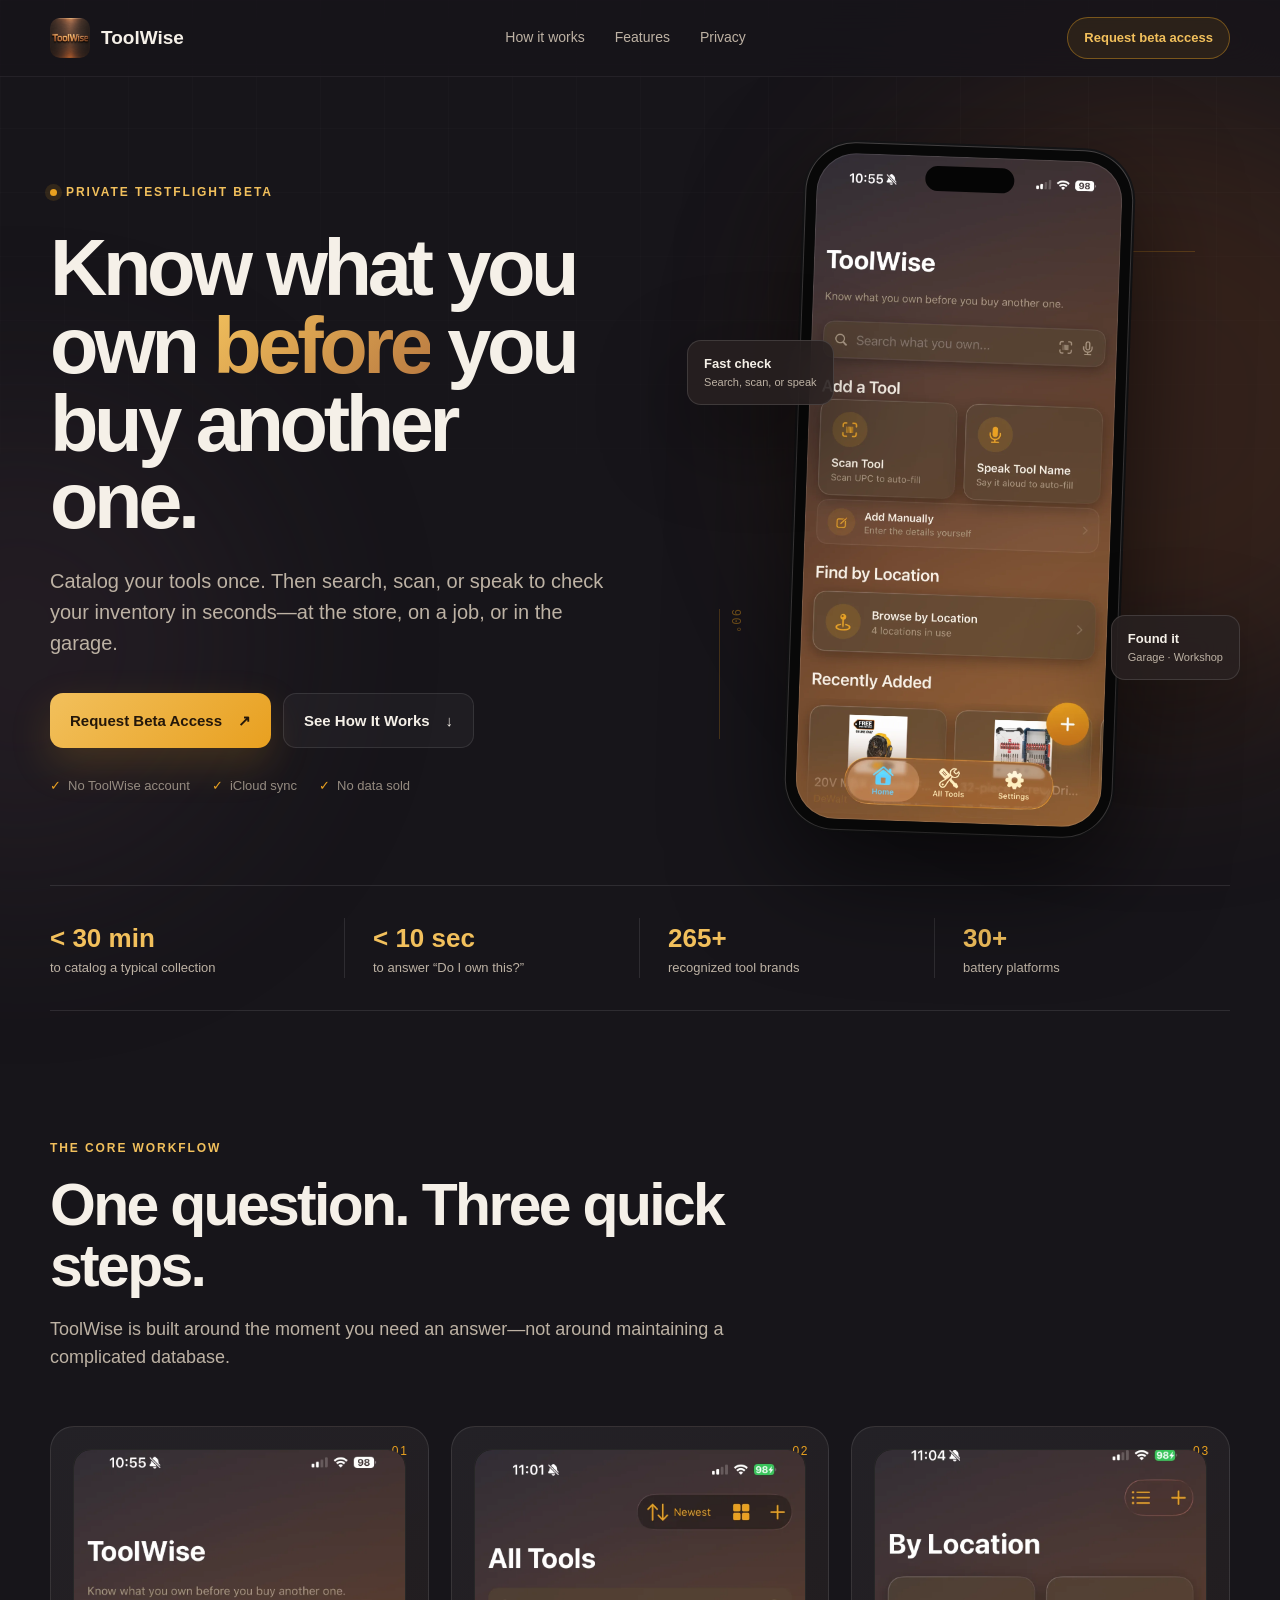
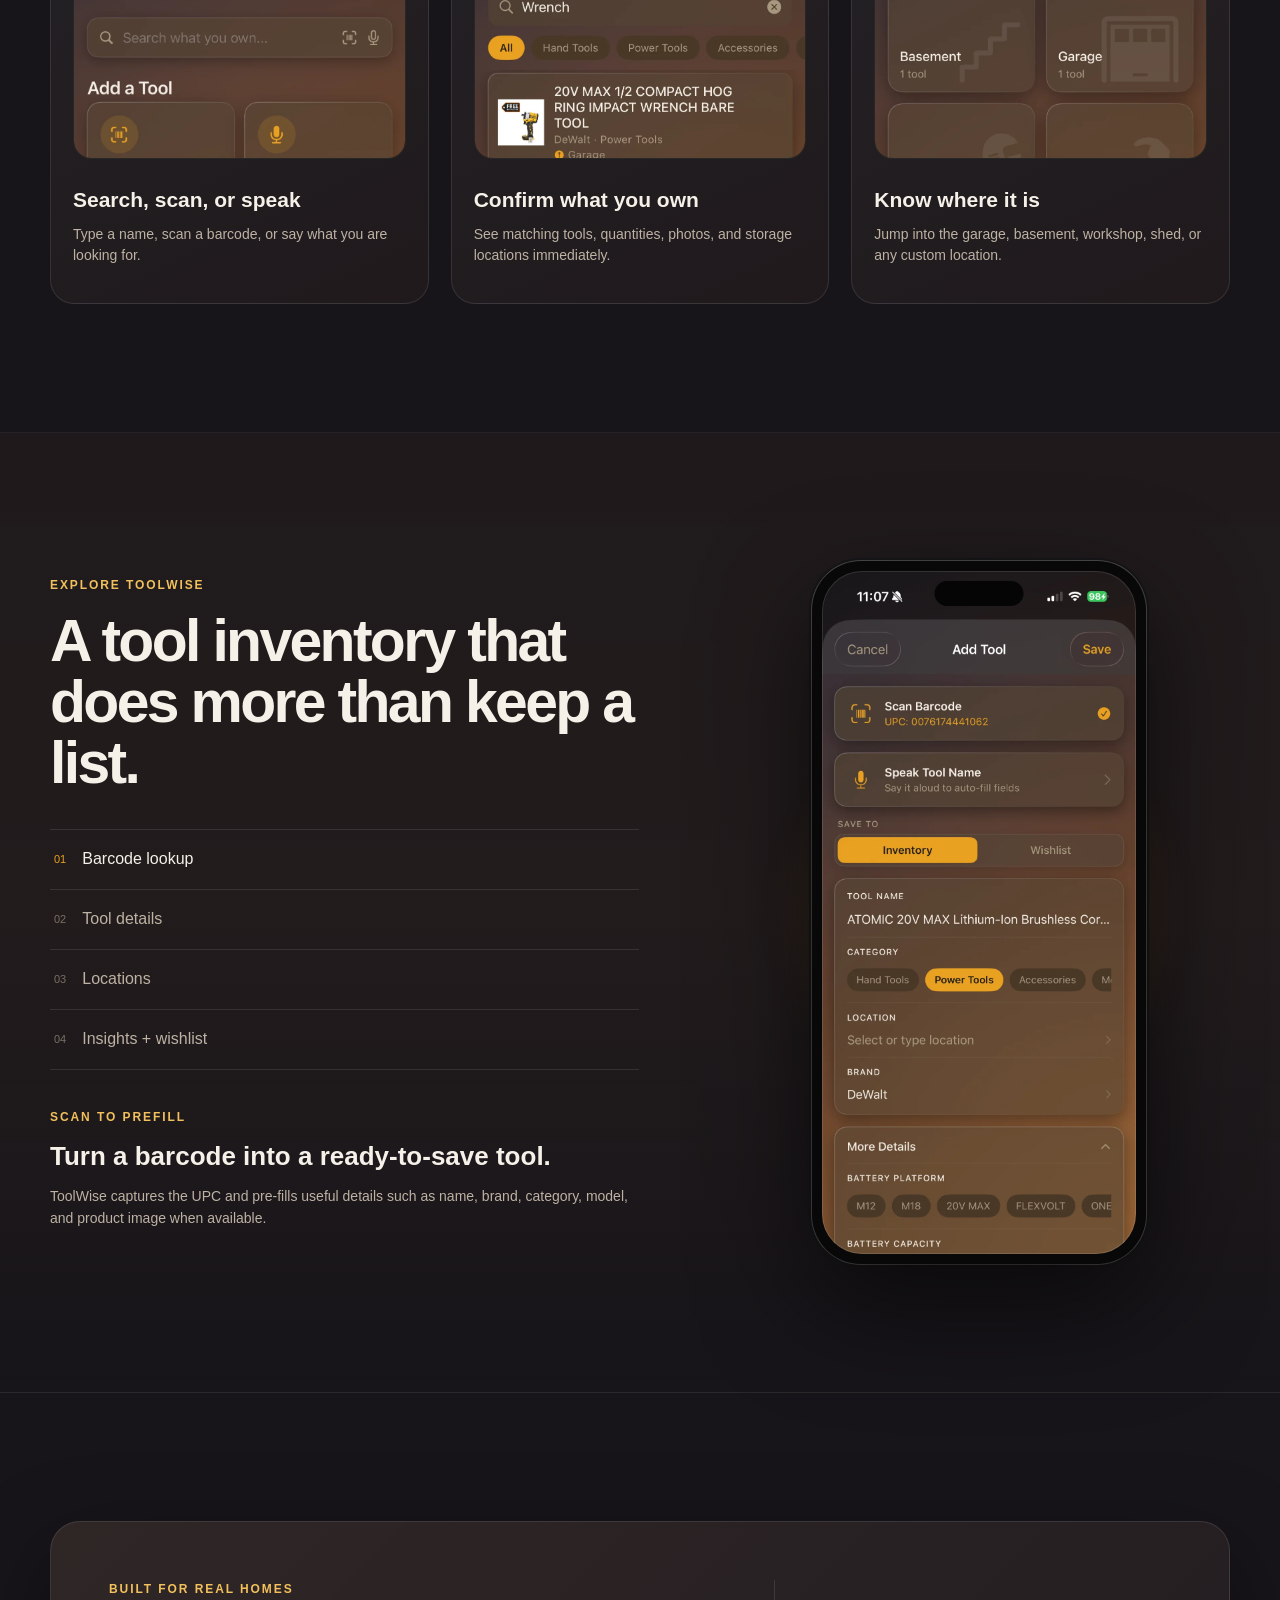
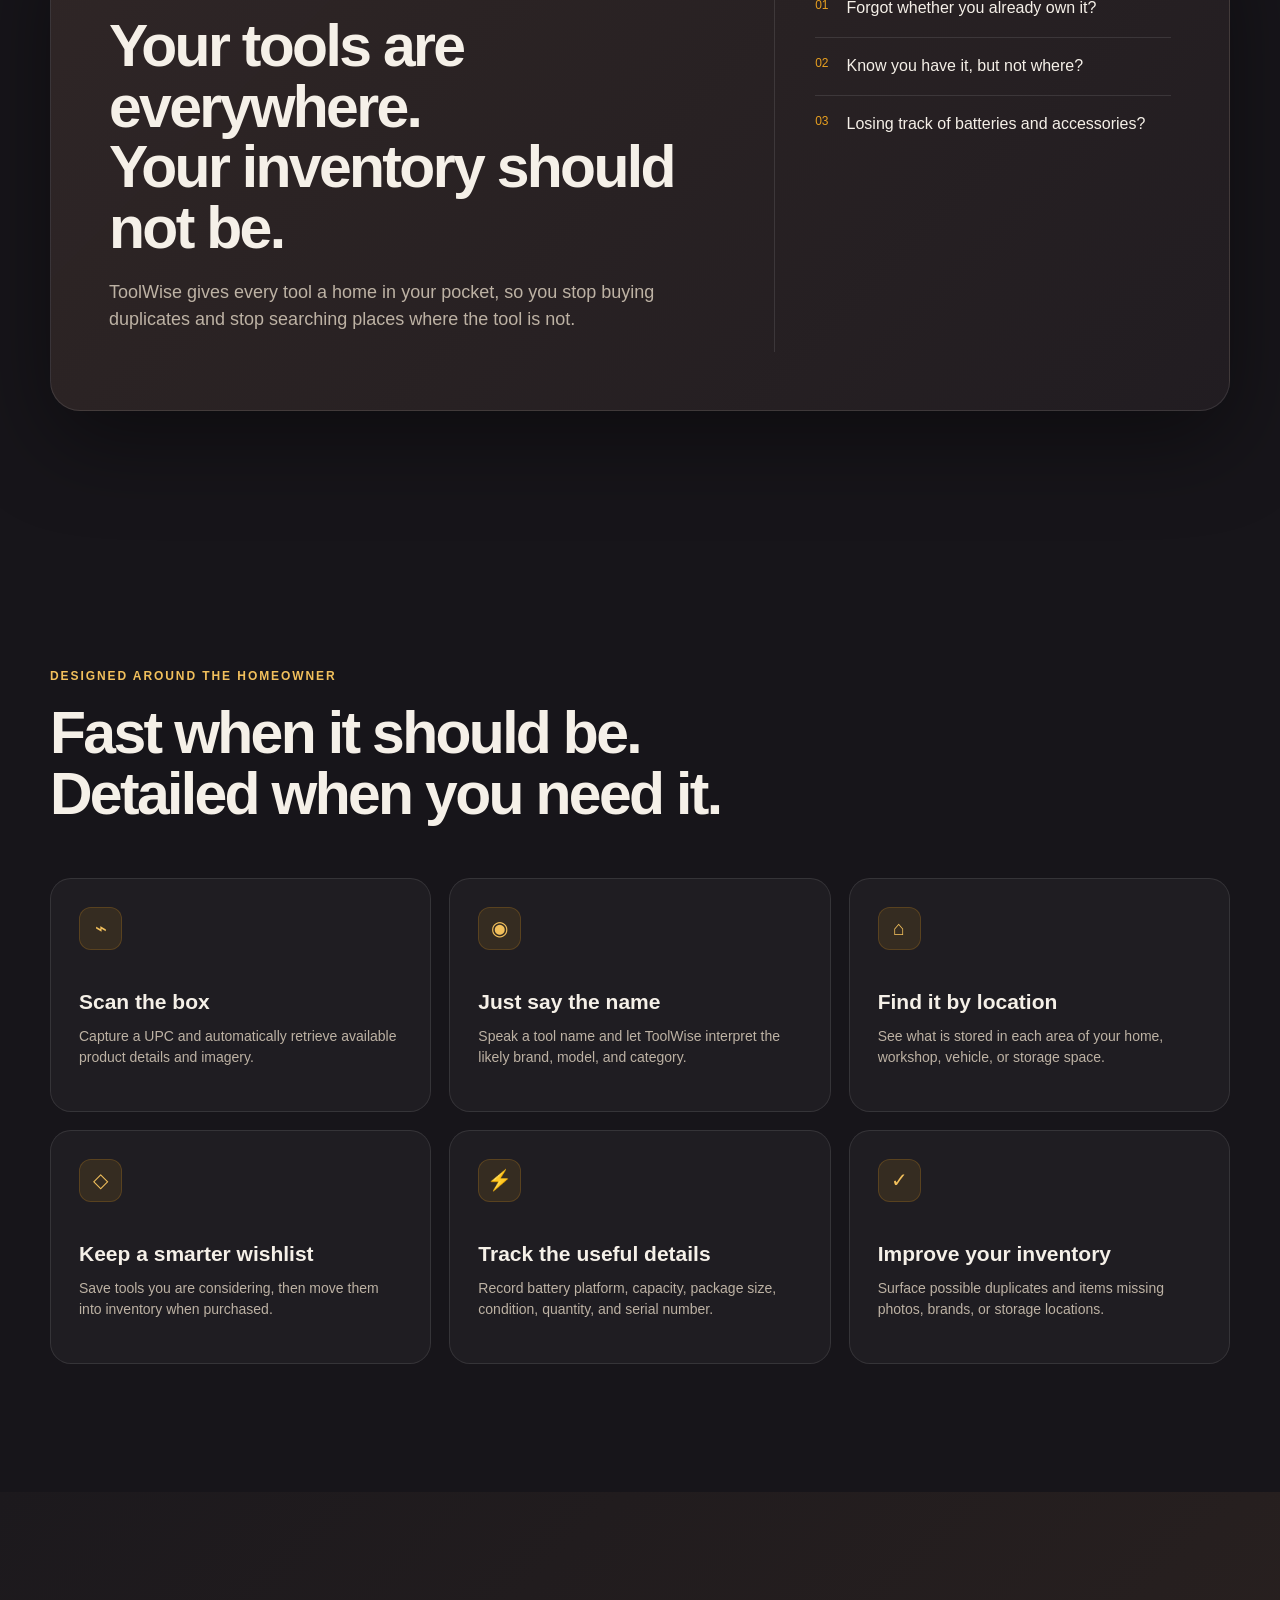
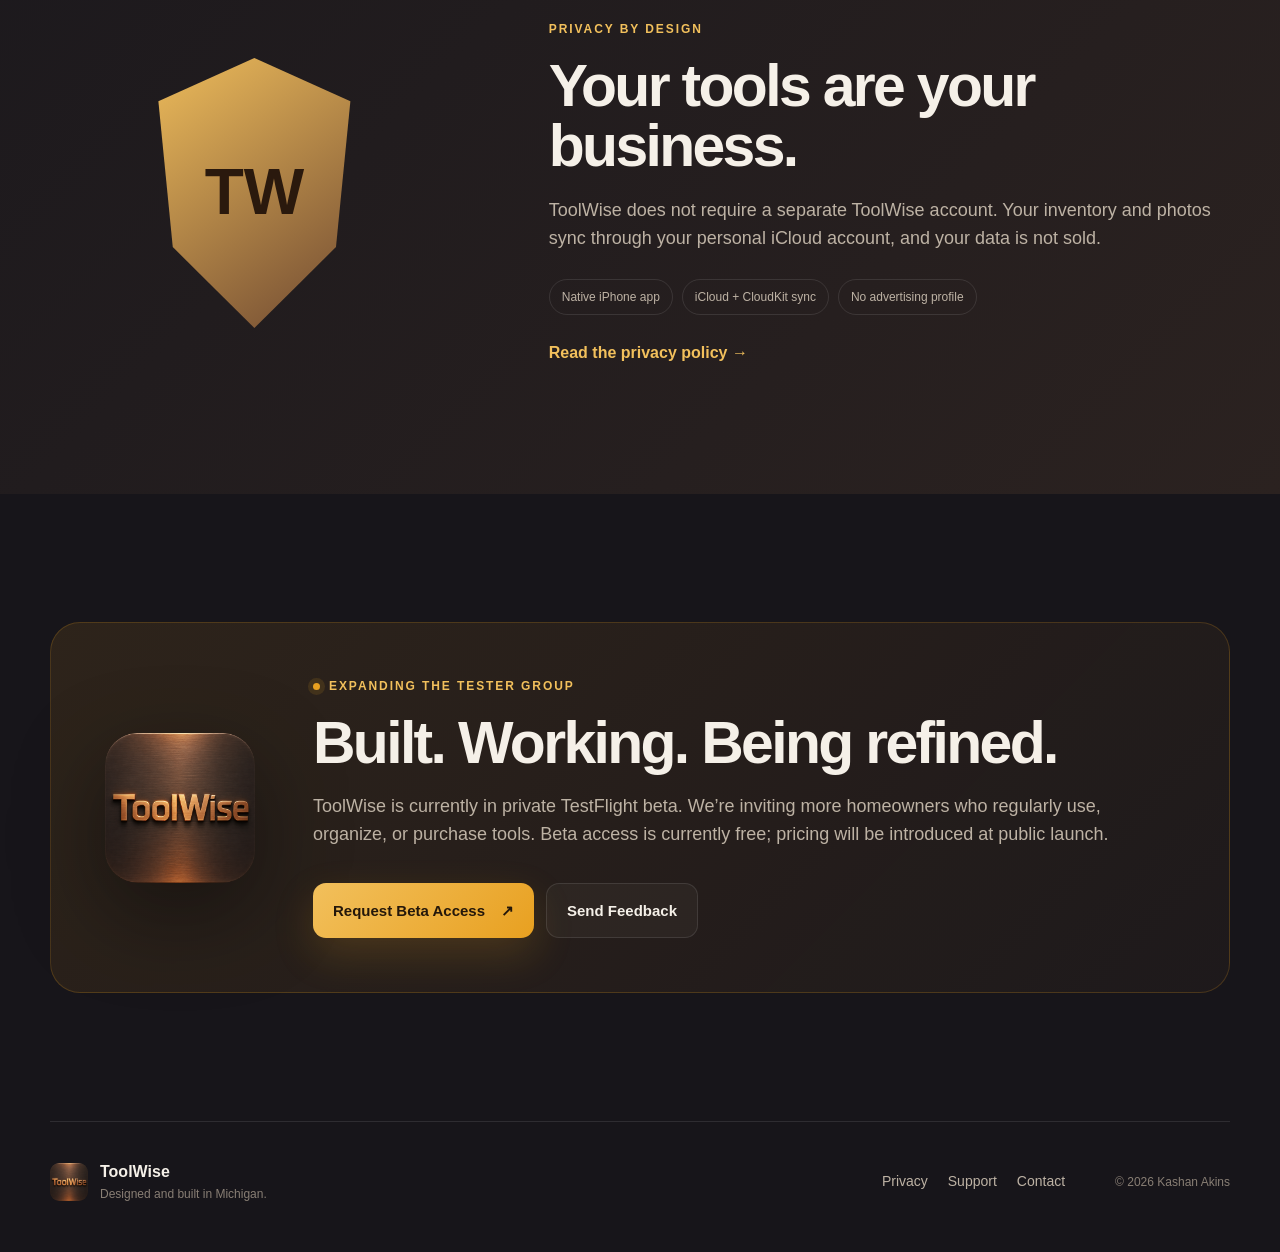
==== index.html @ 25ee5045 "Add files via upload" ====
<!doctype html>
<html lang="en">
<head>
  <meta charset="utf-8">
  <meta name="viewport" content="width=device-width, initial-scale=1">
  <title>ToolWise — Know what you own before you buy another one</title>
  <meta name="description" content="ToolWise is a native iPhone app that helps homeowners catalog, find, and understand their tool collection. Currently expanding its private TestFlight beta.">
  <meta name="theme-color" content="#17151a">
  <meta property="og:title" content="ToolWise — Your tools, organized">
  <meta property="og:description" content="Catalog your tools once. Then check what you own in seconds.">
  <meta property="og:image" content="assets/toolwise-icon.png">
  <link rel="icon" href="assets/toolwise-icon.png">
  <link rel="stylesheet" href="styles.css">
  <script defer src="script.js"></script>
</head>
<body>
  <a class="skip-link" href="#main">Skip to content</a>
  <div class="ambient ambient-one"></div><div class="ambient ambient-two"></div>
  <header class="site-header" id="top">
    <nav class="nav shell" aria-label="Primary navigation">
      <a class="brand" href="#top" aria-label="ToolWise home">
        <img src="assets/toolwise-icon.png" alt="" width="40" height="40">
        <span>ToolWise</span>
      </a>
      <div class="nav-links">
        <a href="#how">How it works</a><a href="#features">Features</a><a href="#privacy">Privacy</a>
      </div>
      <a class="beta-pill" href="https://docs.google.com/forms/d/e/1FAIpQLSdd0NdLIpeUkWwcLhqzC_xa2YbJL9dh-ZySo57hZsVUqNFGsw/viewform?usp=publish-editor" target="_blank" rel="noopener">Request beta access</a>
    </nav>
  </header>

  <main id="main">
    <section class="hero shell">
      <div class="hero-copy reveal">
        <div class="eyebrow"><span></span> Private TestFlight beta</div>
        <h1>Know what you own <em>before</em> you buy another one.</h1>
        <p class="hero-lede">Catalog your tools once. Then search, scan, or speak to check your inventory in seconds—at the store, on a job, or in the garage.</p>
        <div class="cta-row">
          <a class="button primary" href="https://docs.google.com/forms/d/e/1FAIpQLSdd0NdLIpeUkWwcLhqzC_xa2YbJL9dh-ZySo57hZsVUqNFGsw/viewform?usp=publish-editor" target="_blank" rel="noopener">Request Beta Access <span>↗</span></a>
          <a class="button secondary" href="#how">See How It Works <span>↓</span></a>
        </div>
        <div class="trust-row"><span>No ToolWise account</span><span>iCloud sync</span><span>No data sold</span></div>
      </div>
      <div class="hero-visual reveal">
        <div class="measurement top">12″</div><div class="measurement side">90°</div>
        <div class="phone hero-phone"><div class="phone-notch"></div><img src="assets/screen-50.webp" alt="ToolWise home screen showing search, scan, voice entry, locations, and recently added tools"></div>
        <div class="floating-card card-search"><b>Fast check</b><span>Search, scan, or speak</span></div>
        <div class="floating-card card-location"><b>Found it</b><span>Garage · Workshop</span></div>
      </div>
    </section>

    <section class="numbers shell reveal" aria-label="ToolWise benefits">
      <div><strong>&lt; 30 min</strong><span>to catalog a typical collection</span></div>
      <div><strong>&lt; 10 sec</strong><span>to answer “Do I own this?”</span></div>
      <div><strong>265+</strong><span>recognized tool brands</span></div>
      <div><strong>30+</strong><span>battery platforms</span></div>
    </section>

    <section class="story section shell" id="how">
      <div class="section-heading reveal"><div class="kicker">The core workflow</div><h2>One question. Three quick steps.</h2><p>ToolWise is built around the moment you need an answer—not around maintaining a complicated database.</p></div>
      <div class="steps">
        <article class="step reveal"><span class="step-number">01</span><div class="mini-phone"><img src="assets/screen-50.webp" alt="ToolWise home screen"></div><h3>Search, scan, or speak</h3><p>Type a name, scan a barcode, or say what you are looking for.</p></article>
        <article class="step reveal"><span class="step-number">02</span><div class="mini-phone"><img src="assets/screen-51.webp" alt="ToolWise search results for wrench"></div><h3>Confirm what you own</h3><p>See matching tools, quantities, photos, and storage locations immediately.</p></article>
        <article class="step reveal"><span class="step-number">03</span><div class="mini-phone"><img src="assets/screen-53.webp" alt="ToolWise location view"></div><h3>Know where it is</h3><p>Jump into the garage, basement, workshop, shed, or any custom location.</p></article>
      </div>
    </section>

    <section class="showcase section" id="features">
      <div class="shell showcase-grid">
        <div class="showcase-copy reveal">
          <div class="kicker">Explore ToolWise</div><h2>A tool inventory that does more than keep a list.</h2>
          <div class="feature-tabs" role="tablist" aria-label="ToolWise feature screenshots">
            <button class="feature-tab active" data-screen="assets/screen-54.webp" data-alt="Barcode scan results prefilled in ToolWise" data-kicker="Scan to prefill" data-title="Turn a barcode into a ready-to-save tool." data-copy="ToolWise captures the UPC and pre-fills useful details such as name, brand, category, model, and product image when available." aria-selected="true"><span>01</span> Barcode lookup</button>
            <button class="feature-tab" data-screen="assets/screen-52.webp" data-alt="Detailed tool record in ToolWise" data-kicker="A complete record" data-title="Keep the details that actually matter." data-copy="Store the photo, brand, model, category, location, quantity, condition, battery platform, serial number, and more."><span>02</span> Tool details</button>
            <button class="feature-tab" data-screen="assets/screen-53.webp" data-alt="Tools organized by storage location" data-kicker="Find by location" data-title="See every place your tools live." data-copy="Browse the garage, basement, workshop, shed, vehicle, storage unit, or locations you create yourself."><span>03</span> Locations</button>
            <button class="feature-tab" data-screen="assets/screen-55.webp" data-alt="Wishlist, inventory statistics, and insights in ToolWise" data-kicker="A smarter collection" data-title="Plan purchases and improve your inventory." data-copy="Keep a wishlist, understand your collection at a glance, and surface tools missing photos, brands, or locations."><span>04</span> Insights + wishlist</button>
          </div>
          <div class="dynamic-copy" aria-live="polite"><div id="feature-kicker" class="kicker">Scan to prefill</div><h3 id="feature-title">Turn a barcode into a ready-to-save tool.</h3><p id="feature-copy">ToolWise captures the UPC and pre-fills useful details such as name, brand, category, model, and product image when available.</p></div>
        </div>
        <div class="showcase-phone-wrap reveal"><div class="phone showcase-phone"><div class="phone-notch"></div><img id="feature-screen" src="assets/screen-54.webp" alt="Barcode scan results prefilled in ToolWise"></div></div>
      </div>
    </section>

    <section class="problem section shell">
      <div class="problem-panel reveal">
        <div><div class="kicker">Built for real homes</div><h2>Your tools are everywhere.<br>Your inventory should not be.</h2><p>ToolWise gives every tool a home in your pocket, so you stop buying duplicates and stop searching places where the tool is not.</p></div>
        <div class="pain-list"><div><span>01</span><p>Forgot whether you already own it?</p></div><div><span>02</span><p>Know you have it, but not where?</p></div><div><span>03</span><p>Losing track of batteries and accessories?</p></div></div>
      </div>
    </section>

    <section class="feature-grid-section section shell">
      <div class="section-heading reveal"><div class="kicker">Designed around the homeowner</div><h2>Fast when it should be. Detailed when you need it.</h2></div>
      <div class="feature-grid">
        <article class="feature-card reveal"><div class="feature-icon">⌁</div><h3>Scan the box</h3><p>Capture a UPC and automatically retrieve available product details and imagery.</p></article>
        <article class="feature-card reveal"><div class="feature-icon">◉</div><h3>Just say the name</h3><p>Speak a tool name and let ToolWise interpret the likely brand, model, and category.</p></article>
        <article class="feature-card reveal"><div class="feature-icon">⌂</div><h3>Find it by location</h3><p>See what is stored in each area of your home, workshop, vehicle, or storage space.</p></article>
        <article class="feature-card reveal"><div class="feature-icon">◇</div><h3>Keep a smarter wishlist</h3><p>Save tools you are considering, then move them into inventory when purchased.</p></article>
        <article class="feature-card reveal"><div class="feature-icon">⚡</div><h3>Track the useful details</h3><p>Record battery platform, capacity, package size, condition, quantity, and serial number.</p></article>
        <article class="feature-card reveal"><div class="feature-icon">✓</div><h3>Improve your inventory</h3><p>Surface possible duplicates and items missing photos, brands, or storage locations.</p></article>
      </div>
    </section>

    <section class="privacy section" id="privacy">
      <div class="shell privacy-grid">
        <div class="privacy-mark reveal"><div class="shield">TW</div></div>
        <div class="reveal"><div class="kicker">Privacy by design</div><h2>Your tools are your business.</h2><p>ToolWise does not require a separate ToolWise account. Your inventory and photos sync through your personal iCloud account, and your data is not sold.</p><div class="privacy-points"><span>Native iPhone app</span><span>iCloud + CloudKit sync</span><span>No advertising profile</span></div><a class="text-link" href="privacy.html">Read the privacy policy →</a></div>
      </div>
    </section>

    <section class="beta section shell">
      <div class="beta-panel reveal"><img src="assets/toolwise-icon.png" alt="ToolWise app icon"><div><div class="eyebrow"><span></span> Expanding the tester group</div><h2>Built. Working. Being refined.</h2><p>ToolWise is currently in private TestFlight beta. We’re inviting more homeowners who regularly use, organize, or purchase tools. Beta access is currently free; pricing will be introduced at public launch.</p><div class="cta-row"><a class="button primary" href="https://docs.google.com/forms/d/e/1FAIpQLSdd0NdLIpeUkWwcLhqzC_xa2YbJL9dh-ZySo57hZsVUqNFGsw/viewform?usp=publish-editor" target="_blank" rel="noopener">Request Beta Access <span>↗</span></a><a class="button secondary" href="mailto:kashanakins@gmail.com?subject=ToolWise%20Feedback">Send Feedback</a></div></div></div>
    </section>
  </main>

  <footer class="footer shell"><div class="footer-brand"><img src="assets/toolwise-icon.png" alt="" width="38"><div><strong>ToolWise</strong><span>Designed and built in Michigan.</span></div></div><div class="footer-links"><a href="privacy.html">Privacy</a><a href="support.html">Support</a><a href="mailto:kashanakins@gmail.com">Contact</a></div><p>© 2026 Kashan Akins</p></footer>
</body>
</html>
---- styles.css ----
:root{--bg:#17151a;--surface:#211d22;--surface2:#2a2221;--copper:#b87840;--deep:#6b4530;--amber:#e8a020;--amber2:#f2c05c;--ivory:#f5f0e8;--muted:#bdb2a4;--line:rgba(255,255,255,.1);--shadow:0 30px 90px rgba(0,0,0,.42)}*{box-sizing:border-box}html{scroll-behavior:smooth}body{margin:0;background:var(--bg);color:var(--ivory);font-family:-apple-system,BlinkMacSystemFont,"SF Pro Display","Helvetica Neue",Arial,sans-serif;line-height:1.55;overflow-x:hidden}body:before{content:"";position:fixed;inset:0;pointer-events:none;background-image:linear-gradient(rgba(255,255,255,.018) 1px,transparent 1px),linear-gradient(90deg,rgba(255,255,255,.018) 1px,transparent 1px);background-size:64px 64px;mask-image:linear-gradient(to bottom,black,transparent 72%);z-index:-2}.ambient{position:fixed;border-radius:50%;filter:blur(100px);opacity:.22;z-index:-3}.ambient-one{width:650px;height:650px;background:#9a5020;right:-200px;top:80px}.ambient-two{width:480px;height:480px;background:#4d3843;left:-220px;top:45%}.shell{width:min(1180px,calc(100% - 40px));margin-inline:auto}.skip-link{position:fixed;left:12px;top:-60px;background:var(--amber);color:#1a1510;padding:10px 16px;z-index:100}.skip-link:focus{top:12px}.site-header{position:sticky;top:0;z-index:30;background:rgba(23,21,26,.7);backdrop-filter:blur(22px);border-bottom:1px solid rgba(255,255,255,.06)}.nav{height:76px;display:flex;align-items:center;justify-content:space-between}.brand{display:flex;align-items:center;gap:11px;color:var(--ivory);text-decoration:none;font-size:19px;font-weight:750}.brand img{border-radius:10px}.nav-links{display:flex;gap:30px}.nav-links a,.footer a{color:var(--muted);text-decoration:none;font-size:14px}.nav-links a:hover,.footer a:hover{color:var(--ivory)}.beta-pill{border:1px solid rgba(232,160,32,.42);background:rgba(232,160,32,.09);color:var(--amber2);text-decoration:none;padding:10px 16px;border-radius:999px;font-size:13px;font-weight:700}.hero{min-height:790px;padding:88px 0 70px;display:grid;grid-template-columns:1.02fr .98fr;gap:72px;align-items:center}.hero-copy{position:relative;z-index:2}.eyebrow,.kicker{text-transform:uppercase;letter-spacing:.16em;font-weight:750;font-size:12px;color:var(--amber2)}.eyebrow{display:flex;align-items:center;gap:9px}.eyebrow span{width:7px;height:7px;background:var(--amber);border-radius:50%;box-shadow:0 0 0 5px rgba(232,160,32,.13)}h1,h2,h3,p{margin-top:0}h1{font-size:clamp(54px,6.2vw,88px);line-height:.98;letter-spacing:-.055em;margin:27px 0 26px;max-width:760px}h1 em{font-style:normal;background:linear-gradient(135deg,var(--amber2),var(--copper));background-clip:text;color:transparent}.hero-lede{color:var(--muted);font-size:20px;max-width:620px}.cta-row{display:flex;gap:12px;flex-wrap:wrap;margin-top:34px}.button{display:inline-flex;align-items:center;justify-content:center;gap:16px;border-radius:13px;padding:15px 20px;text-decoration:none;font-weight:750;font-size:15px;transition:.2s transform,.2s box-shadow}.button:hover{transform:translateY(-2px)}.primary{background:linear-gradient(135deg,var(--amber2),var(--amber));color:#24170a;box-shadow:0 16px 40px rgba(232,160,32,.18)}.secondary{border:1px solid var(--line);color:var(--ivory);background:rgba(255,255,255,.035)}.trust-row{display:flex;gap:22px;flex-wrap:wrap;margin-top:28px;color:#958b80;font-size:13px}.trust-row span:before{content:"✓";color:var(--amber);margin-right:7px}.hero-visual{height:650px;position:relative;display:grid;place-items:center}.phone{position:relative;border-radius:49px;background:#080808;padding:10px;box-shadow:0 40px 110px rgba(0,0,0,.62),0 0 0 1px #4d4a4b,0 0 0 3px #171719;overflow:hidden}.phone:after{content:"";position:absolute;inset:10px;border-radius:40px;box-shadow:inset 0 0 0 1px rgba(255,255,255,.11);pointer-events:none}.phone img{display:block;width:100%;border-radius:40px}.hero-phone{width:326px;transform:rotate(2deg);animation:float 5s ease-in-out infinite}.phone-notch{position:absolute;z-index:2;top:20px;left:50%;transform:translateX(-50%);width:89px;height:25px;border-radius:20px;background:#050505}.measurement{position:absolute;color:rgba(232,160,32,.45);font:12px ui-monospace,SFMono-Regular,Menlo,monospace;letter-spacing:.1em}.measurement:after{content:"";display:block;background:rgba(232,160,32,.24)}.measurement.top{top:65px;right:35px}.measurement.top:after{width:160px;height:1px;margin-top:7px}.measurement.side{left:32px;bottom:76px;writing-mode:vertical-rl}.measurement.side:after{height:130px;width:1px;margin-right:8px}.floating-card{position:absolute;background:rgba(41,34,33,.82);backdrop-filter:blur(20px);border:1px solid rgba(255,255,255,.12);border-radius:14px;padding:13px 16px;box-shadow:var(--shadow);display:flex;flex-direction:column}.floating-card b{font-size:13px}.floating-card span{color:var(--muted);font-size:11px}.card-search{left:0;top:175px}.card-location{right:-10px;bottom:135px}.numbers{display:grid;grid-template-columns:repeat(4,1fr);border-top:1px solid var(--line);border-bottom:1px solid var(--line);padding:32px 0}.numbers div{padding:0 28px;border-right:1px solid var(--line)}.numbers div:first-child{padding-left:0}.numbers div:last-child{border:0}.numbers strong{display:block;color:var(--amber2);font-size:26px}.numbers span{display:block;color:var(--muted);font-size:13px}.section{padding:128px 0}.section-heading{max-width:710px;margin-bottom:54px}.section-heading h2,.privacy h2,.problem h2,.beta h2,.showcase h2{font-size:clamp(38px,4.6vw,62px);line-height:1.03;letter-spacing:-.045em;margin:17px 0 20px}.section-heading p,.showcase-copy>p,.privacy p,.problem-panel>div>p,.beta p{color:var(--muted);font-size:18px}.steps{display:grid;grid-template-columns:repeat(3,1fr);gap:22px}.step{position:relative;background:linear-gradient(155deg,rgba(255,255,255,.055),rgba(107,69,48,.11));border:1px solid var(--line);border-radius:24px;padding:22px;overflow:hidden}.step-number{position:absolute;right:19px;top:15px;font-size:12px;color:var(--amber);letter-spacing:.15em}.mini-phone{height:310px;overflow:hidden;border-radius:18px;background:#090909;margin-bottom:25px;border:1px solid rgba(255,255,255,.12)}.mini-phone img{width:100%;display:block}.step:nth-child(1) .mini-phone img{transform:translateY(-2%)}.step:nth-child(2) .mini-phone img{transform:translateY(-1%)}.step:nth-child(3) .mini-phone img{transform:translateY(-3%)}.step h3,.feature-card h3,.dynamic-copy h3{font-size:21px;margin-bottom:7px}.step p,.feature-card p,.dynamic-copy p{color:var(--muted);font-size:14px}.showcase{background:linear-gradient(180deg,rgba(107,69,48,.1),rgba(184,120,64,.07),transparent);border-top:1px solid rgba(255,255,255,.06);border-bottom:1px solid rgba(255,255,255,.06)}.showcase-grid{display:grid;grid-template-columns:1.08fr .92fr;align-items:center;gap:90px}.feature-tabs{margin:36px 0 30px;border-top:1px solid var(--line)}.feature-tab{width:100%;display:flex;gap:16px;align-items:center;text-align:left;color:var(--muted);background:none;border:0;border-bottom:1px solid var(--line);padding:17px 4px;font:inherit;cursor:pointer}.feature-tab span{font-size:11px;color:#796f65}.feature-tab.active{color:var(--ivory)}.feature-tab.active span{color:var(--amber)}.dynamic-copy{min-height:150px;padding-top:8px}.dynamic-copy h3{font-size:26px;margin:10px 0}.showcase-phone-wrap{display:grid;place-items:center;min-height:690px;position:relative}.showcase-phone-wrap:before{content:"";position:absolute;width:460px;height:460px;border-radius:50%;background:radial-gradient(circle,rgba(232,160,32,.2),transparent 66%);filter:blur(10px)}.showcase-phone{width:334px;z-index:1;transition:.25s opacity,.25s transform}.showcase-phone.changing{opacity:.2;transform:scale(.985)}.problem-panel{background:linear-gradient(135deg,rgba(50,40,39,.92),rgba(34,29,34,.95));border:1px solid var(--line);border-radius:30px;padding:58px;display:grid;grid-template-columns:1.2fr .8fr;gap:70px;box-shadow:var(--shadow)}.pain-list{border-left:1px solid var(--line);padding-left:40px}.pain-list div{display:flex;gap:18px;padding:16px 0;border-bottom:1px solid var(--line)}.pain-list div:last-child{border:0}.pain-list span{color:var(--amber);font-size:12px}.pain-list p{margin:0;font-size:16px}.feature-grid{display:grid;grid-template-columns:repeat(3,1fr);gap:18px}.feature-card{background:rgba(255,255,255,.035);border:1px solid var(--line);border-radius:21px;padding:28px;min-height:225px;transition:.25s transform,.25s background}.feature-card:hover{transform:translateY(-4px);background:rgba(184,120,64,.08)}.feature-icon{height:43px;width:43px;display:grid;place-items:center;background:rgba(232,160,32,.11);color:var(--amber2);border:1px solid rgba(232,160,32,.2);border-radius:12px;margin-bottom:36px;font-size:20px}.privacy{background:linear-gradient(135deg,#1c191d,#2b2220)}.privacy-grid{display:grid;grid-template-columns:.75fr 1.25fr;gap:90px;align-items:center}.privacy-mark{display:grid;place-items:center}.shield{width:240px;height:270px;clip-path:polygon(50% 0,90% 16%,84% 70%,50% 100%,16% 70%,10% 16%);background:linear-gradient(145deg,var(--amber2),var(--deep));display:grid;place-items:center;color:#2a190d;font-size:64px;font-weight:900;box-shadow:var(--shadow)}.privacy-points{display:flex;gap:9px;flex-wrap:wrap;margin:26px 0}.privacy-points span{border:1px solid var(--line);border-radius:999px;padding:8px 12px;color:var(--muted);font-size:12px}.text-link{color:var(--amber2);text-decoration:none;font-weight:700}.beta-panel{display:grid;grid-template-columns:160px 1fr;gap:48px;align-items:center;padding:54px;background:linear-gradient(135deg,rgba(232,160,32,.11),rgba(107,69,48,.09));border:1px solid rgba(232,160,32,.2);border-radius:30px}.beta-panel>img{width:150px;border-radius:32px;box-shadow:var(--shadow)}.footer{border-top:1px solid var(--line);padding:38px 0 48px;display:grid;grid-template-columns:1fr auto auto;gap:50px;align-items:center}.footer-brand{display:flex;align-items:center;gap:12px}.footer-brand img{border-radius:9px}.footer-brand div{display:flex;flex-direction:column}.footer-brand span,.footer p{font-size:12px;color:#887e74;margin:0}.footer-links{display:flex;gap:20px}.reveal{opacity:0;transform:translateY(22px);transition:opacity .65s ease,transform .65s ease}.reveal.visible{opacity:1;transform:none}@keyframes float{50%{transform:rotate(1deg) translateY(-10px)}}@media(prefers-reduced-motion:reduce){html{scroll-behavior:auto}.hero-phone{animation:none}.reveal{opacity:1;transform:none;transition:none}}@media(max-width:900px){.nav-links{display:none}.hero{grid-template-columns:1fr;padding-top:70px}.hero-copy{text-align:center}.hero-lede{margin-inline:auto}.cta-row,.trust-row{justify-content:center}.hero-visual{height:610px}.numbers{grid-template-columns:repeat(2,1fr);row-gap:28px}.numbers div:nth-child(2){border:0}.steps,.feature-grid{grid-template-columns:1fr 1fr}.showcase-grid,.privacy-grid{grid-template-columns:1fr}.showcase-copy{text-align:center}.feature-tab{text-align:left}.problem-panel{grid-template-columns:1fr}.pain-list{border-left:0;border-top:1px solid var(--line);padding:22px 0 0}.privacy-grid{text-align:center}.privacy-points{justify-content:center}.beta-panel{grid-template-columns:1fr;text-align:center}.beta-panel>img{margin:auto}.beta-panel .cta-row{justify-content:center}.footer{grid-template-columns:1fr;text-align:center}.footer-brand,.footer-links{justify-content:center}}@media(max-width:600px){.shell{width:min(100% - 28px,1180px)}.site-header .nav{height:66px}.beta-pill{padding:9px 11px;font-size:11px}.hero{padding-top:52px;gap:25px;min-height:auto}h1{font-size:50px}.hero-lede{font-size:17px}.hero-visual{height:565px}.hero-phone{width:287px}.floating-card{display:none}.numbers{padding:28px 0}.numbers div{padding:0 13px}.numbers div:first-child{padding-left:13px}.numbers strong{font-size:21px}.section{padding:86px 0}.steps,.feature-grid{grid-template-columns:1fr}.mini-phone{height:390px}.showcase-grid{gap:30px}.showcase-phone-wrap{min-height:625px}.showcase-phone{width:292px}.problem-panel{padding:30px 24px}.beta-panel{padding:34px 22px}.beta-panel>img{width:112px}.privacy-mark{display:none}.footer{gap:20px}.footer-links{flex-wrap:wrap}.measurement{display:none}}
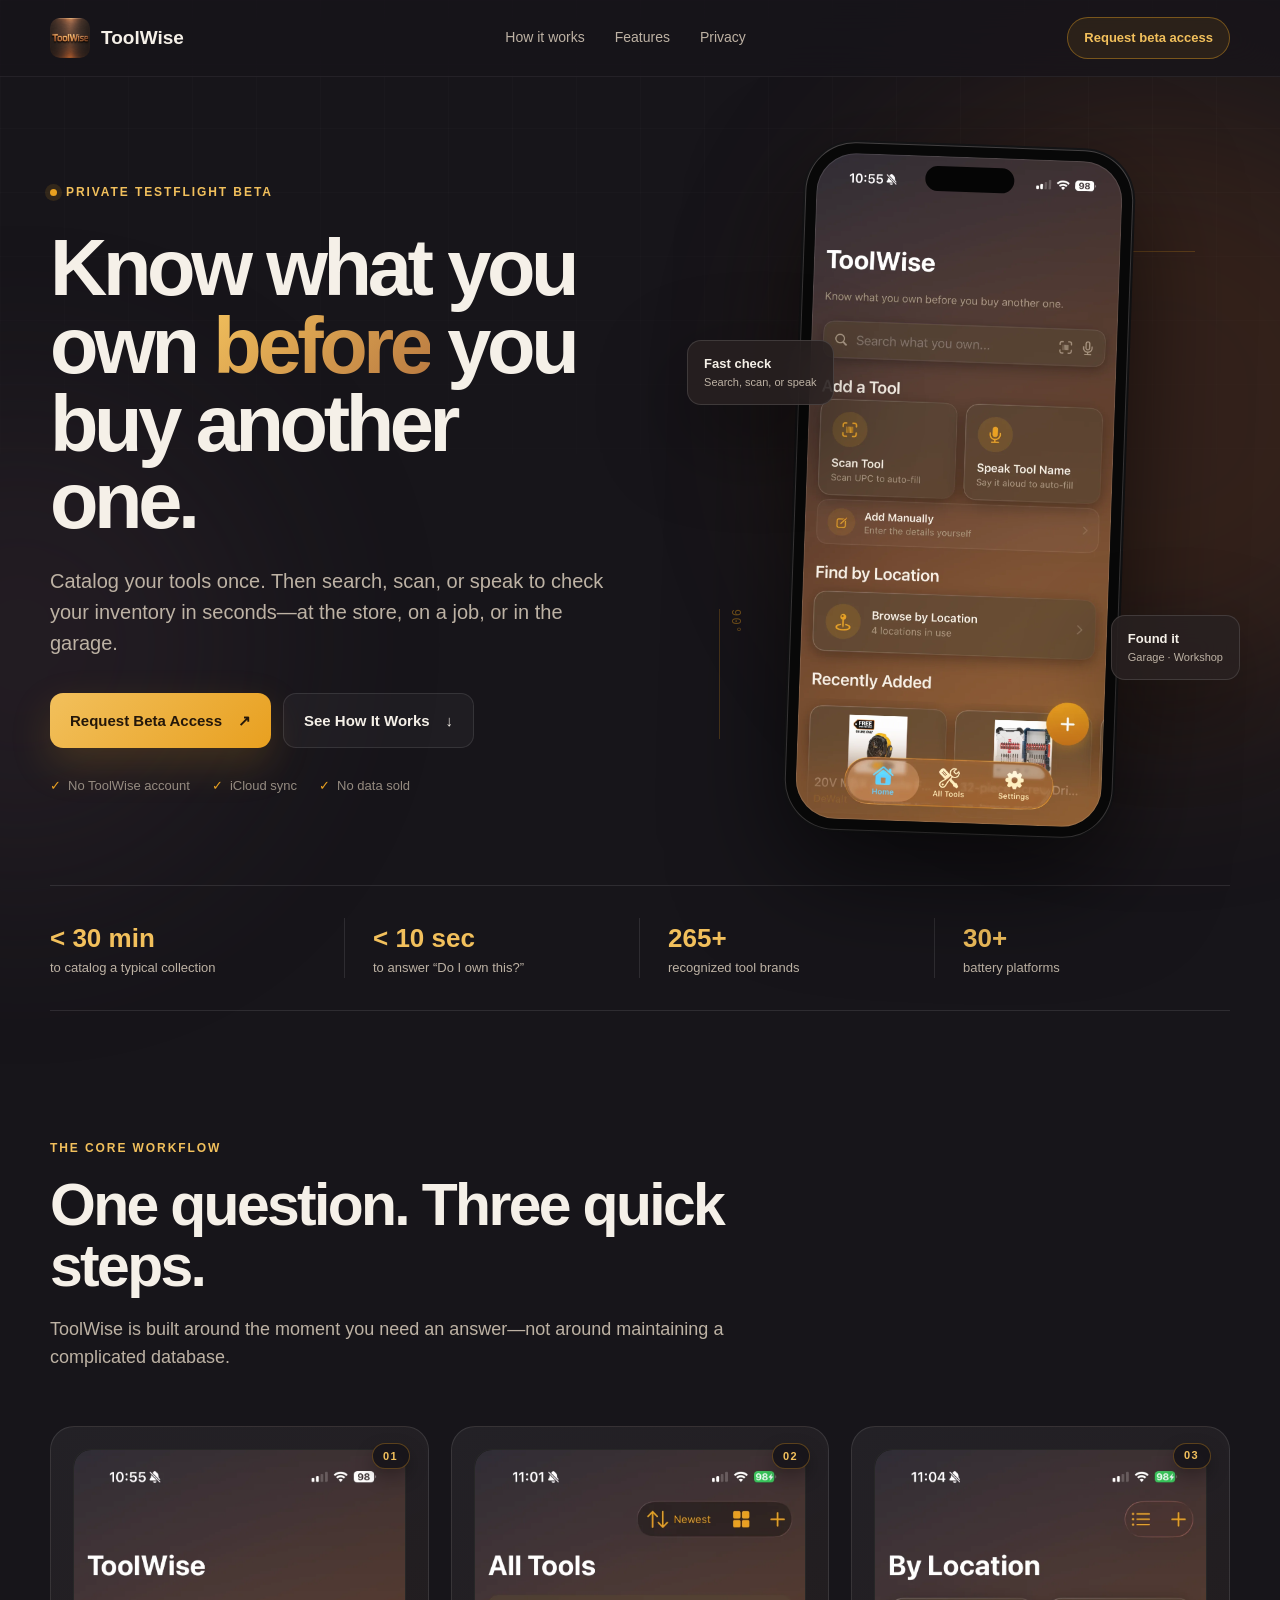
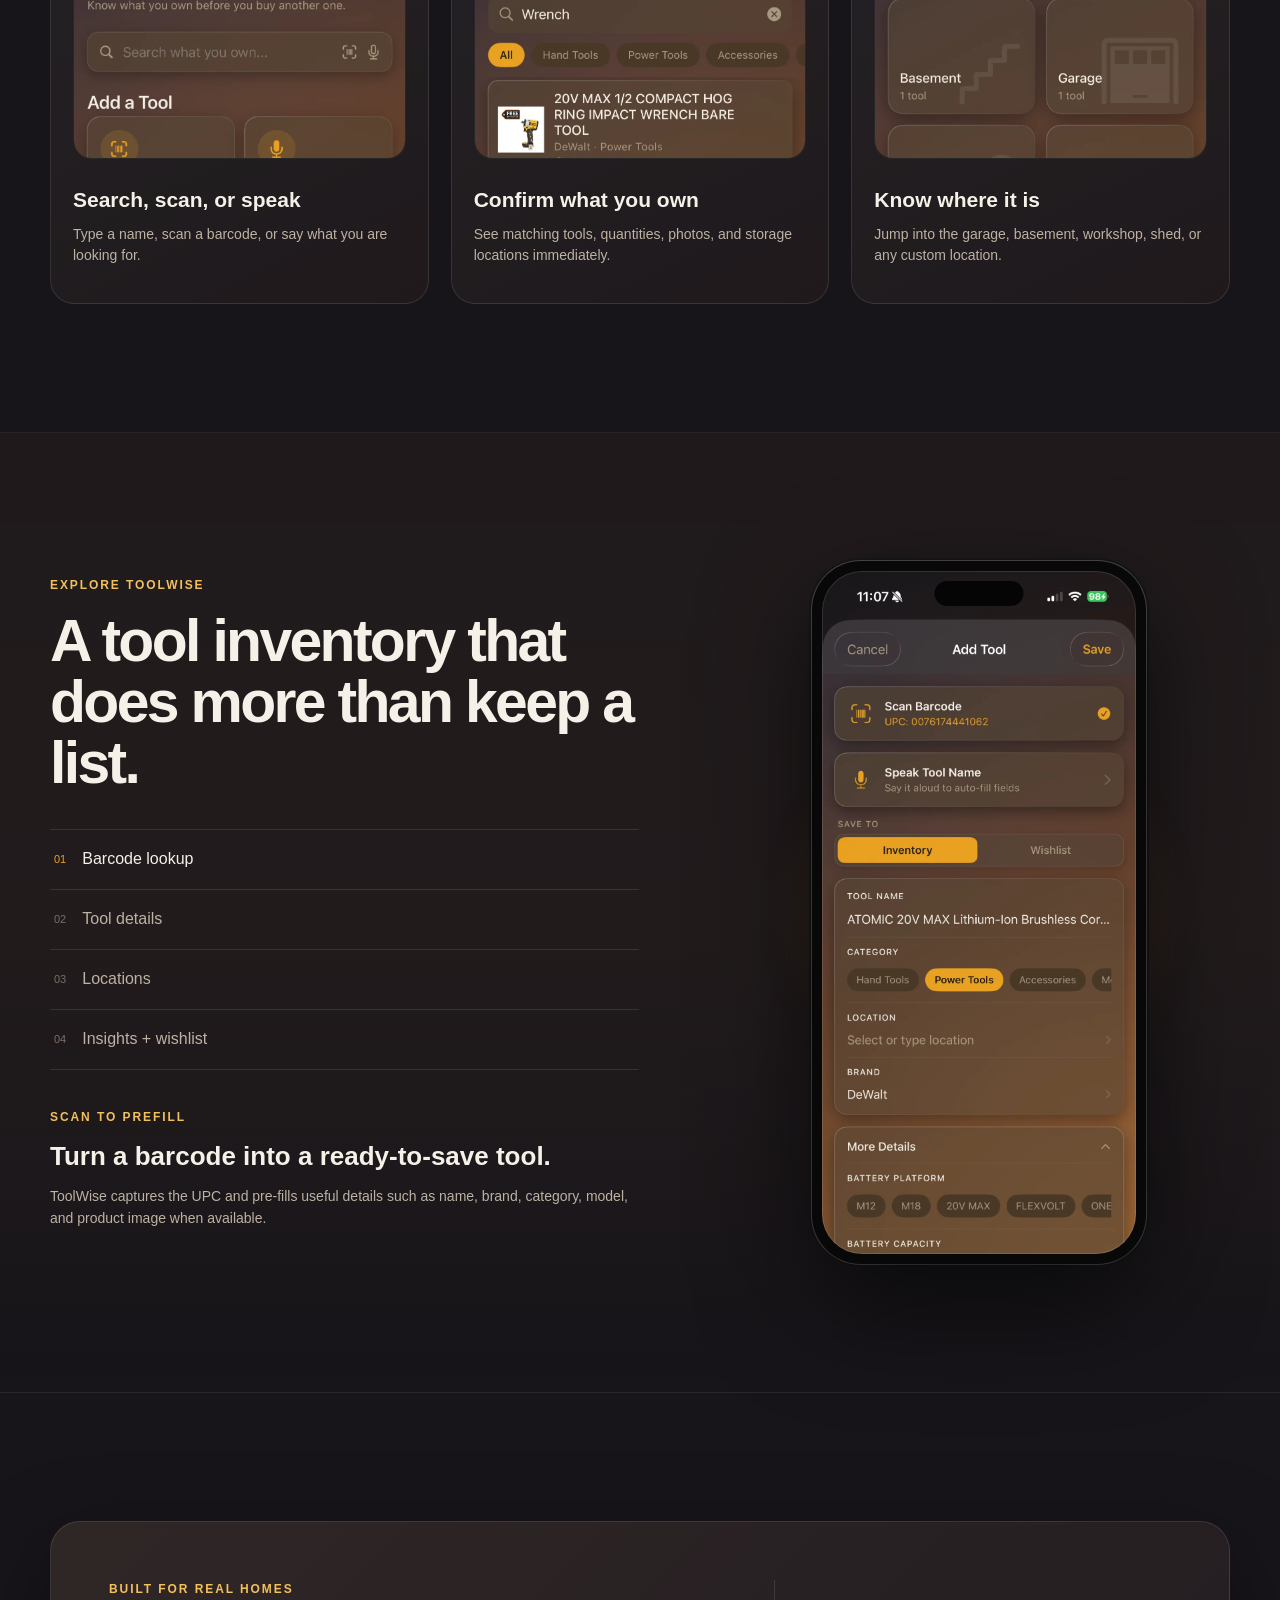
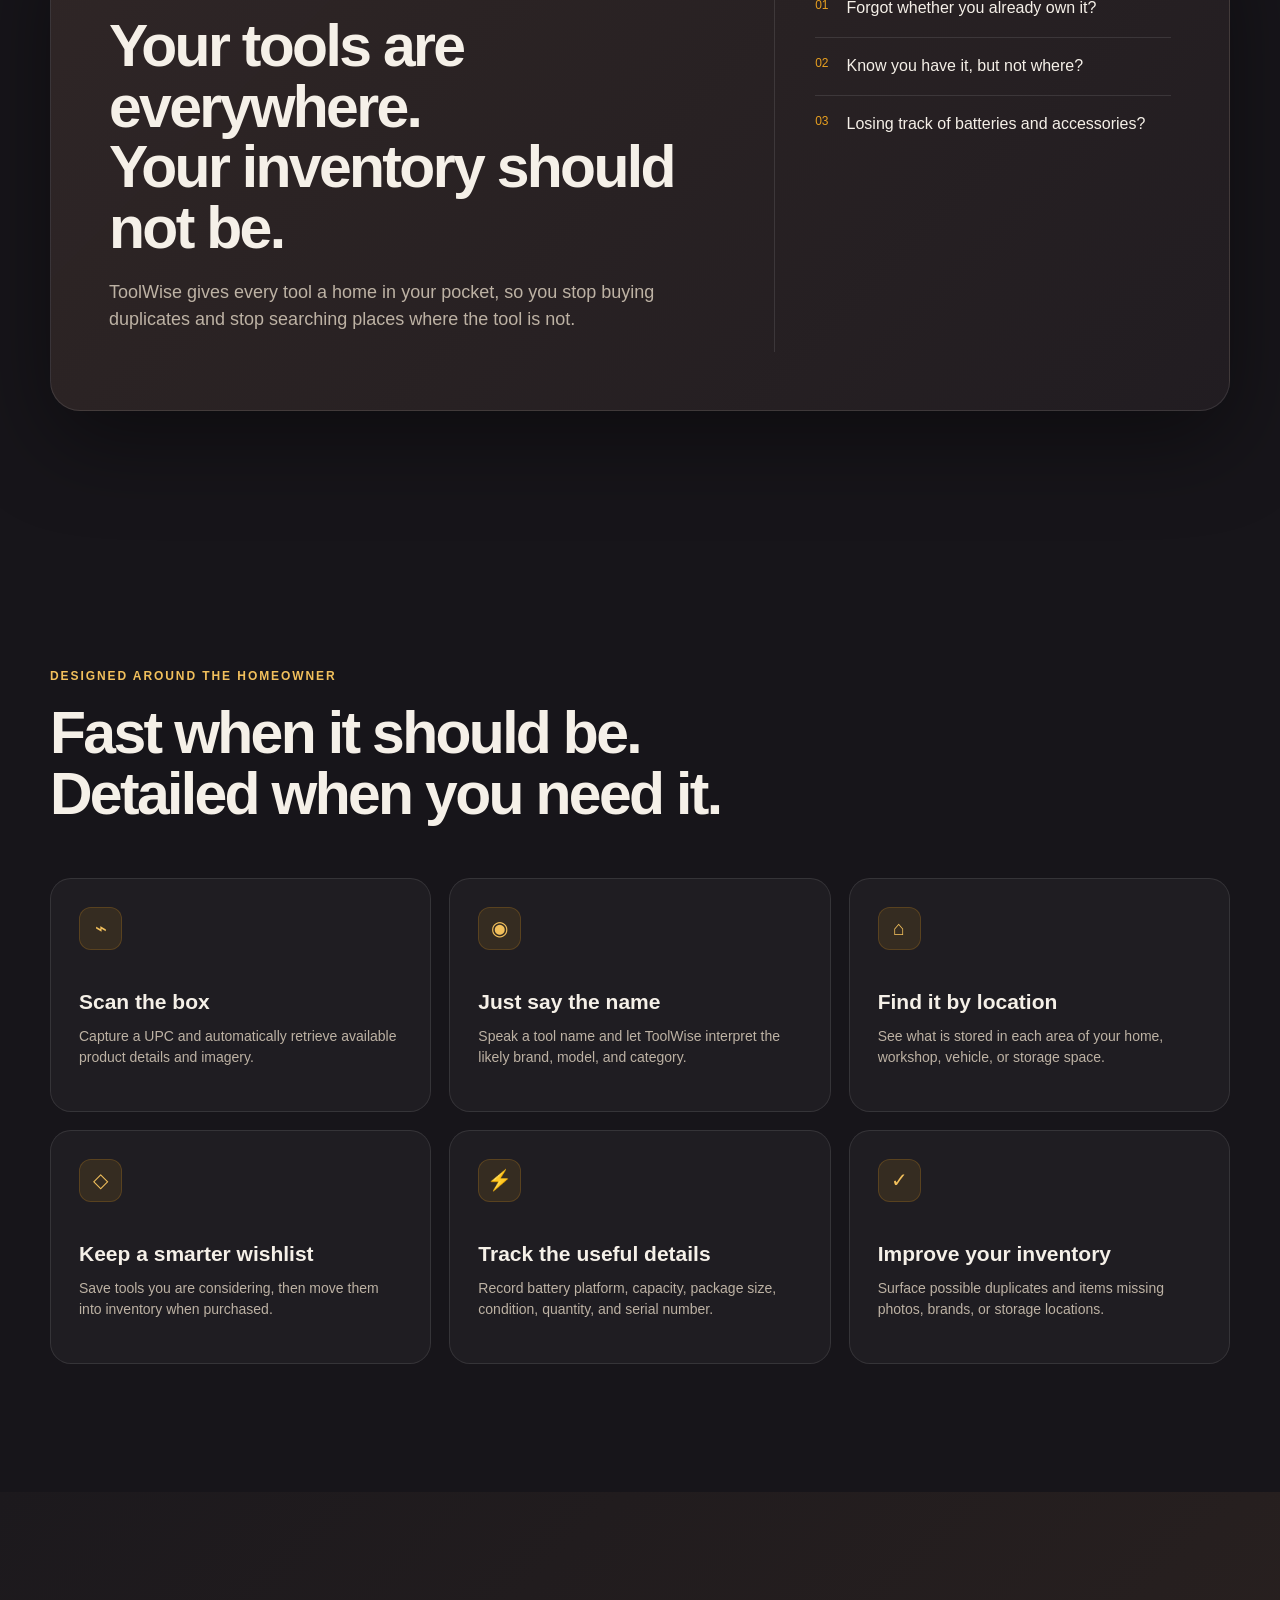
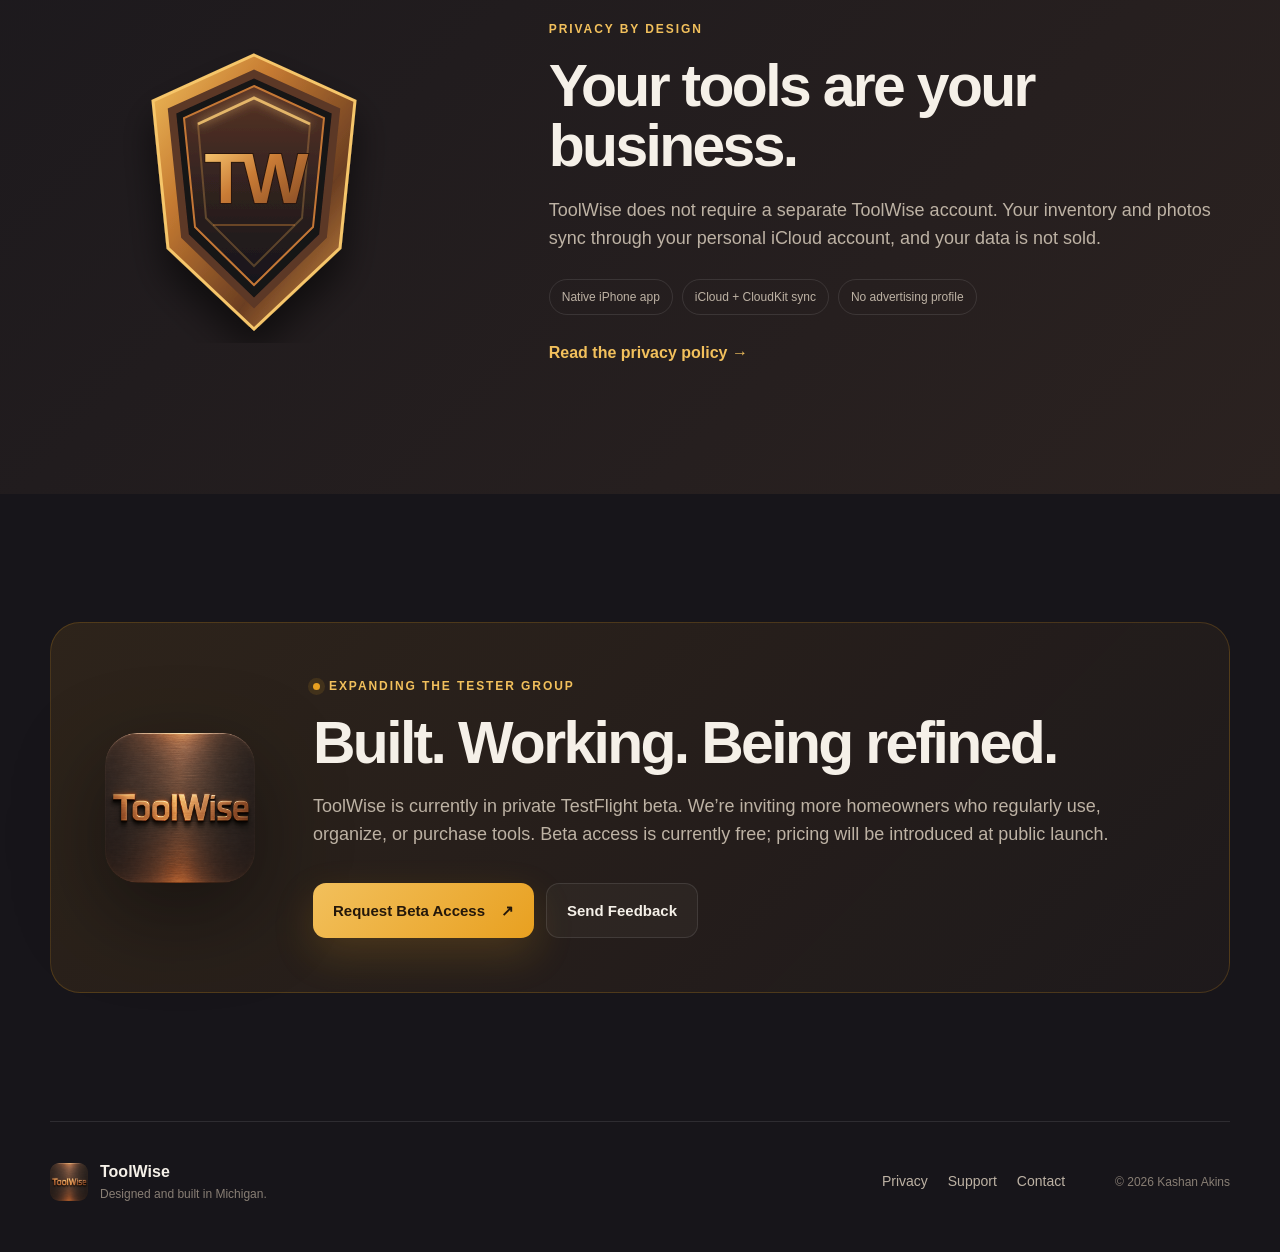
==== commit f8c8647f: "Upgrade privacy shield emblem" ====
--- a/index.html
+++ b/index.html
@@ -102,7 +102,26 @@
 
     <section class="privacy section" id="privacy">
       <div class="shell privacy-grid">
-        <div class="privacy-mark reveal"><div class="shield">TW</div></div>
+        <div class="privacy-mark reveal">
+          <svg width="270" height="300" viewBox="0 0 270 300" role="img" aria-label="ToolWise bronze security shield">
+            <defs>
+              <linearGradient id="shieldOuter" x1="0" y1="0" x2="1" y2="1"><stop offset="0" stop-color="#f2c05c"/><stop offset="0.32" stop-color="#c57a31"/><stop offset="0.68" stop-color="#6b3e22"/><stop offset="1" stop-color="#e19a47"/></linearGradient>
+              <linearGradient id="shieldInner" x1="0" y1="0" x2="0" y2="1"><stop offset="0" stop-color="#5a3425"/><stop offset="0.55" stop-color="#2e211f"/><stop offset="1" stop-color="#17151a"/></linearGradient>
+              <linearGradient id="shieldText" x1="0" y1="0" x2="1" y2="1"><stop offset="0" stop-color="#ffd27a"/><stop offset="0.45" stop-color="#c97b35"/><stop offset="1" stop-color="#7a4324"/></linearGradient>
+              <filter id="shieldShadow" x="-40%" y="-40%" width="180%" height="190%"><feDropShadow dx="0" dy="22" stdDeviation="18" flood-color="#000" flood-opacity=".55"/></filter>
+              <filter id="shieldGlow" x="-40%" y="-40%" width="180%" height="180%"><feGaussianBlur stdDeviation="5" result="blur"/><feMerge><feMergeNode in="blur"/><feMergeNode in="SourceGraphic"/></feMerge></filter>
+            </defs>
+            <g filter="url(#shieldShadow)">
+              <path d="M135 12 236 58 221 205 135 286 49 205 34 58Z" fill="url(#shieldOuter)" stroke="#f6c66b" stroke-width="3"/>
+              <path d="M135 31 217 68 204 193 135 260 66 193 53 68Z" fill="#151217" stroke="#5c3826" stroke-width="8"/>
+              <path d="M135 43 205 75 194 184 135 242 76 184 65 75Z" fill="url(#shieldInner)" stroke="#c47735" stroke-width="2"/>
+              <path d="M135 55 191 81 183 175 135 223 87 175 79 81Z" fill="none" stroke="#f0ad55" stroke-opacity=".28" stroke-width="2"/>
+              <path d="M79 81 135 55 191 81" fill="none" stroke="#ffd079" stroke-opacity=".75" stroke-width="3" filter="url(#shieldGlow)"/>
+              <text x="135" y="160" text-anchor="middle" font-family="-apple-system,BlinkMacSystemFont,'Helvetica Neue',Arial,sans-serif" font-size="70" font-weight="900" letter-spacing="-5" fill="url(#shieldText)" stroke="#2b170d" stroke-width="2" paint-order="stroke fill">TW</text>
+              <path d="M94 182h82" stroke="#c67935" stroke-opacity=".42" stroke-width="2"/>
+            </g>
+          </svg>
+        </div>
         <div class="reveal"><div class="kicker">Privacy by design</div><h2>Your tools are your business.</h2><p>ToolWise does not require a separate ToolWise account. Your inventory and photos sync through your personal iCloud account, and your data is not sold.</p><div class="privacy-points"><span>Native iPhone app</span><span>iCloud + CloudKit sync</span><span>No advertising profile</span></div><a class="text-link" href="privacy.html">Read the privacy policy →</a></div>
       </div>
     </section>
@@ -114,4 +133,4 @@
 
   <footer class="footer shell"><div class="footer-brand"><img src="assets/toolwise-icon.png" alt="" width="38"><div><strong>ToolWise</strong><span>Designed and built in Michigan.</span></div></div><div class="footer-links"><a href="privacy.html">Privacy</a><a href="support.html">Support</a><a href="mailto:kashanakins@gmail.com">Contact</a></div><p>© 2026 Kashan Akins</p></footer>
 </body>
-</html>
+</html>
--- a/styles.css
+++ b/styles.css
@@ -1 +1 @@
-:root{--bg:#17151a;--surface:#211d22;--surface2:#2a2221;--copper:#b87840;--deep:#6b4530;--amber:#e8a020;--amber2:#f2c05c;--ivory:#f5f0e8;--muted:#bdb2a4;--line:rgba(255,255,255,.1);--shadow:0 30px 90px rgba(0,0,0,.42)}*{box-sizing:border-box}html{scroll-behavior:smooth}body{margin:0;background:var(--bg);color:var(--ivory);font-family:-apple-system,BlinkMacSystemFont,"SF Pro Display","Helvetica Neue",Arial,sans-serif;line-height:1.55;overflow-x:hidden}body:before{content:"";position:fixed;inset:0;pointer-events:none;background-image:linear-gradient(rgba(255,255,255,.018) 1px,transparent 1px),linear-gradient(90deg,rgba(255,255,255,.018) 1px,transparent 1px);background-size:64px 64px;mask-image:linear-gradient(to bottom,black,transparent 72%);z-index:-2}.ambient{position:fixed;border-radius:50%;filter:blur(100px);opacity:.22;z-index:-3}.ambient-one{width:650px;height:650px;background:#9a5020;right:-200px;top:80px}.ambient-two{width:480px;height:480px;background:#4d3843;left:-220px;top:45%}.shell{width:min(1180px,calc(100% - 40px));margin-inline:auto}.skip-link{position:fixed;left:12px;top:-60px;background:var(--amber);color:#1a1510;padding:10px 16px;z-index:100}.skip-link:focus{top:12px}.site-header{position:sticky;top:0;z-index:30;background:rgba(23,21,26,.7);backdrop-filter:blur(22px);border-bottom:1px solid rgba(255,255,255,.06)}.nav{height:76px;display:flex;align-items:center;justify-content:space-between}.brand{display:flex;align-items:center;gap:11px;color:var(--ivory);text-decoration:none;font-size:19px;font-weight:750}.brand img{border-radius:10px}.nav-links{display:flex;gap:30px}.nav-links a,.footer a{color:var(--muted);text-decoration:none;font-size:14px}.nav-links a:hover,.footer a:hover{color:var(--ivory)}.beta-pill{border:1px solid rgba(232,160,32,.42);background:rgba(232,160,32,.09);color:var(--amber2);text-decoration:none;padding:10px 16px;border-radius:999px;font-size:13px;font-weight:700}.hero{min-height:790px;padding:88px 0 70px;display:grid;grid-template-columns:1.02fr .98fr;gap:72px;align-items:center}.hero-copy{position:relative;z-index:2}.eyebrow,.kicker{text-transform:uppercase;letter-spacing:.16em;font-weight:750;font-size:12px;color:var(--amber2)}.eyebrow{display:flex;align-items:center;gap:9px}.eyebrow span{width:7px;height:7px;background:var(--amber);border-radius:50%;box-shadow:0 0 0 5px rgba(232,160,32,.13)}h1,h2,h3,p{margin-top:0}h1{font-size:clamp(54px,6.2vw,88px);line-height:.98;letter-spacing:-.055em;margin:27px 0 26px;max-width:760px}h1 em{font-style:normal;background:linear-gradient(135deg,var(--amber2),var(--copper));background-clip:text;color:transparent}.hero-lede{color:var(--muted);font-size:20px;max-width:620px}.cta-row{display:flex;gap:12px;flex-wrap:wrap;margin-top:34px}.button{display:inline-flex;align-items:center;justify-content:center;gap:16px;border-radius:13px;padding:15px 20px;text-decoration:none;font-weight:750;font-size:15px;transition:.2s transform,.2s box-shadow}.button:hover{transform:translateY(-2px)}.primary{background:linear-gradient(135deg,var(--amber2),var(--amber));color:#24170a;box-shadow:0 16px 40px rgba(232,160,32,.18)}.secondary{border:1px solid var(--line);color:var(--ivory);background:rgba(255,255,255,.035)}.trust-row{display:flex;gap:22px;flex-wrap:wrap;margin-top:28px;color:#958b80;font-size:13px}.trust-row span:before{content:"✓";color:var(--amber);margin-right:7px}.hero-visual{height:650px;position:relative;display:grid;place-items:center}.phone{position:relative;border-radius:49px;background:#080808;padding:10px;box-shadow:0 40px 110px rgba(0,0,0,.62),0 0 0 1px #4d4a4b,0 0 0 3px #171719;overflow:hidden}.phone:after{content:"";position:absolute;inset:10px;border-radius:40px;box-shadow:inset 0 0 0 1px rgba(255,255,255,.11);pointer-events:none}.phone img{display:block;width:100%;border-radius:40px}.hero-phone{width:326px;transform:rotate(2deg);animation:float 5s ease-in-out infinite}.phone-notch{position:absolute;z-index:2;top:20px;left:50%;transform:translateX(-50%);width:89px;height:25px;border-radius:20px;background:#050505}.measurement{position:absolute;color:rgba(232,160,32,.45);font:12px ui-monospace,SFMono-Regular,Menlo,monospace;letter-spacing:.1em}.measurement:after{content:"";display:block;background:rgba(232,160,32,.24)}.measurement.top{top:65px;right:35px}.measurement.top:after{width:160px;height:1px;margin-top:7px}.measurement.side{left:32px;bottom:76px;writing-mode:vertical-rl}.measurement.side:after{height:130px;width:1px;margin-right:8px}.floating-card{position:absolute;background:rgba(41,34,33,.82);backdrop-filter:blur(20px);border:1px solid rgba(255,255,255,.12);border-radius:14px;padding:13px 16px;box-shadow:var(--shadow);display:flex;flex-direction:column}.floating-card b{font-size:13px}.floating-card span{color:var(--muted);font-size:11px}.card-search{left:0;top:175px}.card-location{right:-10px;bottom:135px}.numbers{display:grid;grid-template-columns:repeat(4,1fr);border-top:1px solid var(--line);border-bottom:1px solid var(--line);padding:32px 0}.numbers div{padding:0 28px;border-right:1px solid var(--line)}.numbers div:first-child{padding-left:0}.numbers div:last-child{border:0}.numbers strong{display:block;color:var(--amber2);font-size:26px}.numbers span{display:block;color:var(--muted);font-size:13px}.section{padding:128px 0}.section-heading{max-width:710px;margin-bottom:54px}.section-heading h2,.privacy h2,.problem h2,.beta h2,.showcase h2{font-size:clamp(38px,4.6vw,62px);line-height:1.03;letter-spacing:-.045em;margin:17px 0 20px}.section-heading p,.showcase-copy>p,.privacy p,.problem-panel>div>p,.beta p{color:var(--muted);font-size:18px}.steps{display:grid;grid-template-columns:repeat(3,1fr);gap:22px}.step{position:relative;background:linear-gradient(155deg,rgba(255,255,255,.055),rgba(107,69,48,.11));border:1px solid var(--line);border-radius:24px;padding:22px;overflow:hidden}.step-number{position:absolute;right:19px;top:15px;font-size:12px;color:var(--amber);letter-spacing:.15em}.mini-phone{height:310px;overflow:hidden;border-radius:18px;background:#090909;margin-bottom:25px;border:1px solid rgba(255,255,255,.12)}.mini-phone img{width:100%;display:block}.step:nth-child(1) .mini-phone img{transform:translateY(-2%)}.step:nth-child(2) .mini-phone img{transform:translateY(-1%)}.step:nth-child(3) .mini-phone img{transform:translateY(-3%)}.step h3,.feature-card h3,.dynamic-copy h3{font-size:21px;margin-bottom:7px}.step p,.feature-card p,.dynamic-copy p{color:var(--muted);font-size:14px}.showcase{background:linear-gradient(180deg,rgba(107,69,48,.1),rgba(184,120,64,.07),transparent);border-top:1px solid rgba(255,255,255,.06);border-bottom:1px solid rgba(255,255,255,.06)}.showcase-grid{display:grid;grid-template-columns:1.08fr .92fr;align-items:center;gap:90px}.feature-tabs{margin:36px 0 30px;border-top:1px solid var(--line)}.feature-tab{width:100%;display:flex;gap:16px;align-items:center;text-align:left;color:var(--muted);background:none;border:0;border-bottom:1px solid var(--line);padding:17px 4px;font:inherit;cursor:pointer}.feature-tab span{font-size:11px;color:#796f65}.feature-tab.active{color:var(--ivory)}.feature-tab.active span{color:var(--amber)}.dynamic-copy{min-height:150px;padding-top:8px}.dynamic-copy h3{font-size:26px;margin:10px 0}.showcase-phone-wrap{display:grid;place-items:center;min-height:690px;position:relative}.showcase-phone-wrap:before{content:"";position:absolute;width:460px;height:460px;border-radius:50%;background:radial-gradient(circle,rgba(232,160,32,.2),transparent 66%);filter:blur(10px)}.showcase-phone{width:334px;z-index:1;transition:.25s opacity,.25s transform}.showcase-phone.changing{opacity:.2;transform:scale(.985)}.problem-panel{background:linear-gradient(135deg,rgba(50,40,39,.92),rgba(34,29,34,.95));border:1px solid var(--line);border-radius:30px;padding:58px;display:grid;grid-template-columns:1.2fr .8fr;gap:70px;box-shadow:var(--shadow)}.pain-list{border-left:1px solid var(--line);padding-left:40px}.pain-list div{display:flex;gap:18px;padding:16px 0;border-bottom:1px solid var(--line)}.pain-list div:last-child{border:0}.pain-list span{color:var(--amber);font-size:12px}.pain-list p{margin:0;font-size:16px}.feature-grid{display:grid;grid-template-columns:repeat(3,1fr);gap:18px}.feature-card{background:rgba(255,255,255,.035);border:1px solid var(--line);border-radius:21px;padding:28px;min-height:225px;transition:.25s transform,.25s background}.feature-card:hover{transform:translateY(-4px);background:rgba(184,120,64,.08)}.feature-icon{height:43px;width:43px;display:grid;place-items:center;background:rgba(232,160,32,.11);color:var(--amber2);border:1px solid rgba(232,160,32,.2);border-radius:12px;margin-bottom:36px;font-size:20px}.privacy{background:linear-gradient(135deg,#1c191d,#2b2220)}.privacy-grid{display:grid;grid-template-columns:.75fr 1.25fr;gap:90px;align-items:center}.privacy-mark{display:grid;place-items:center}.shield{width:240px;height:270px;clip-path:polygon(50% 0,90% 16%,84% 70%,50% 100%,16% 70%,10% 16%);background:linear-gradient(145deg,var(--amber2),var(--deep));display:grid;place-items:center;color:#2a190d;font-size:64px;font-weight:900;box-shadow:var(--shadow)}.privacy-points{display:flex;gap:9px;flex-wrap:wrap;margin:26px 0}.privacy-points span{border:1px solid var(--line);border-radius:999px;padding:8px 12px;color:var(--muted);font-size:12px}.text-link{color:var(--amber2);text-decoration:none;font-weight:700}.beta-panel{display:grid;grid-template-columns:160px 1fr;gap:48px;align-items:center;padding:54px;background:linear-gradient(135deg,rgba(232,160,32,.11),rgba(107,69,48,.09));border:1px solid rgba(232,160,32,.2);border-radius:30px}.beta-panel>img{width:150px;border-radius:32px;box-shadow:var(--shadow)}.footer{border-top:1px solid var(--line);padding:38px 0 48px;display:grid;grid-template-columns:1fr auto auto;gap:50px;align-items:center}.footer-brand{display:flex;align-items:center;gap:12px}.footer-brand img{border-radius:9px}.footer-brand div{display:flex;flex-direction:column}.footer-brand span,.footer p{font-size:12px;color:#887e74;margin:0}.footer-links{display:flex;gap:20px}.reveal{opacity:0;transform:translateY(22px);transition:opacity .65s ease,transform .65s ease}.reveal.visible{opacity:1;transform:none}@keyframes float{50%{transform:rotate(1deg) translateY(-10px)}}@media(prefers-reduced-motion:reduce){html{scroll-behavior:auto}.hero-phone{animation:none}.reveal{opacity:1;transform:none;transition:none}}@media(max-width:900px){.nav-links{display:none}.hero{grid-template-columns:1fr;padding-top:70px}.hero-copy{text-align:center}.hero-lede{margin-inline:auto}.cta-row,.trust-row{justify-content:center}.hero-visual{height:610px}.numbers{grid-template-columns:repeat(2,1fr);row-gap:28px}.numbers div:nth-child(2){border:0}.steps,.feature-grid{grid-template-columns:1fr 1fr}.showcase-grid,.privacy-grid{grid-template-columns:1fr}.showcase-copy{text-align:center}.feature-tab{text-align:left}.problem-panel{grid-template-columns:1fr}.pain-list{border-left:0;border-top:1px solid var(--line);padding:22px 0 0}.privacy-grid{text-align:center}.privacy-points{justify-content:center}.beta-panel{grid-template-columns:1fr;text-align:center}.beta-panel>img{margin:auto}.beta-panel .cta-row{justify-content:center}.footer{grid-template-columns:1fr;text-align:center}.footer-brand,.footer-links{justify-content:center}}@media(max-width:600px){.shell{width:min(100% - 28px,1180px)}.site-header .nav{height:66px}.beta-pill{padding:9px 11px;font-size:11px}.hero{padding-top:52px;gap:25px;min-height:auto}h1{font-size:50px}.hero-lede{font-size:17px}.hero-visual{height:565px}.hero-phone{width:287px}.floating-card{display:none}.numbers{padding:28px 0}.numbers div{padding:0 13px}.numbers div:first-child{padding-left:13px}.numbers strong{font-size:21px}.section{padding:86px 0}.steps,.feature-grid{grid-template-columns:1fr}.mini-phone{height:390px}.showcase-grid{gap:30px}.showcase-phone-wrap{min-height:625px}.showcase-phone{width:292px}.problem-panel{padding:30px 24px}.beta-panel{padding:34px 22px}.beta-panel>img{width:112px}.privacy-mark{display:none}.footer{gap:20px}.footer-links{flex-wrap:wrap}.measurement{display:none}}
+:root{--bg:#17151a;--surface:#211d22;--surface2:#2a2221;--copper:#b87840;--deep:#6b4530;--amber:#e8a020;--amber2:#f2c05c;--ivory:#f5f0e8;--muted:#bdb2a4;--line:rgba(255,255,255,.1);--shadow:0 30px 90px rgba(0,0,0,.42)}*{box-sizing:border-box}html{scroll-behavior:smooth}body{margin:0;background:var(--bg);color:var(--ivory);font-family:-apple-system,BlinkMacSystemFont,"SF Pro Display","Helvetica Neue",Arial,sans-serif;line-height:1.55;overflow-x:hidden}body:before{content:"";position:fixed;inset:0;pointer-events:none;background-image:linear-gradient(rgba(255,255,255,.018) 1px,transparent 1px),linear-gradient(90deg,rgba(255,255,255,.018) 1px,transparent 1px);background-size:64px 64px;mask-image:linear-gradient(to bottom,black,transparent 72%);z-index:-2}.ambient{position:fixed;border-radius:50%;filter:blur(100px);opacity:.22;z-index:-3}.ambient-one{width:650px;height:650px;background:#9a5020;right:-200px;top:80px}.ambient-two{width:480px;height:480px;background:#4d3843;left:-220px;top:45%}.shell{width:min(1180px,calc(100% - 40px));margin-inline:auto}.skip-link{position:fixed;left:12px;top:-60px;background:var(--amber);color:#1a1510;padding:10px 16px;z-index:100}.skip-link:focus{top:12px}.site-header{position:sticky;top:0;z-index:30;background:rgba(23,21,26,.7);backdrop-filter:blur(22px);border-bottom:1px solid rgba(255,255,255,.06)}.nav{height:76px;display:flex;align-items:center;justify-content:space-between}.brand{display:flex;align-items:center;gap:11px;color:var(--ivory);text-decoration:none;font-size:19px;font-weight:750}.brand img{border-radius:10px}.nav-links{display:flex;gap:30px}.nav-links a,.footer a{color:var(--muted);text-decoration:none;font-size:14px}.nav-links a:hover,.footer a:hover{color:var(--ivory)}.beta-pill{border:1px solid rgba(232,160,32,.42);background:rgba(232,160,32,.09);color:var(--amber2);text-decoration:none;padding:10px 16px;border-radius:999px;font-size:13px;font-weight:700}.hero{min-height:790px;padding:88px 0 70px;display:grid;grid-template-columns:1.02fr .98fr;gap:72px;align-items:center}.hero-copy{position:relative;z-index:2}.eyebrow,.kicker{text-transform:uppercase;letter-spacing:.16em;font-weight:750;font-size:12px;color:var(--amber2)}.eyebrow{display:flex;align-items:center;gap:9px}.eyebrow span{width:7px;height:7px;background:var(--amber);border-radius:50%;box-shadow:0 0 0 5px rgba(232,160,32,.13)}h1,h2,h3,p{margin-top:0}h1{font-size:clamp(54px,6.2vw,88px);line-height:.98;letter-spacing:-.055em;margin:27px 0 26px;max-width:760px}h1 em{font-style:normal;background:linear-gradient(135deg,var(--amber2),var(--copper));background-clip:text;color:transparent}.hero-lede{color:var(--muted);font-size:20px;max-width:620px}.cta-row{display:flex;gap:12px;flex-wrap:wrap;margin-top:34px}.button{display:inline-flex;align-items:center;justify-content:center;gap:16px;border-radius:13px;padding:15px 20px;text-decoration:none;font-weight:750;font-size:15px;transition:.2s transform,.2s box-shadow}.button:hover{transform:translateY(-2px)}.primary{background:linear-gradient(135deg,var(--amber2),var(--amber));color:#24170a;box-shadow:0 16px 40px rgba(232,160,32,.18)}.secondary{border:1px solid var(--line);color:var(--ivory);background:rgba(255,255,255,.035)}.trust-row{display:flex;gap:22px;flex-wrap:wrap;margin-top:28px;color:#958b80;font-size:13px}.trust-row span:before{content:"✓";color:var(--amber);margin-right:7px}.hero-visual{height:650px;position:relative;display:grid;place-items:center}.phone{position:relative;border-radius:49px;background:#080808;padding:10px;box-shadow:0 40px 110px rgba(0,0,0,.62),0 0 0 1px #4d4a4b,0 0 0 3px #171719;overflow:hidden}.phone:after{content:"";position:absolute;inset:10px;border-radius:40px;box-shadow:inset 0 0 0 1px rgba(255,255,255,.11);pointer-events:none}.phone img{display:block;width:100%;border-radius:40px}.hero-phone{width:326px;transform:rotate(2deg);animation:float 5s ease-in-out infinite}.phone-notch{position:absolute;z-index:2;top:20px;left:50%;transform:translateX(-50%);width:89px;height:25px;border-radius:20px;background:#050505}.measurement{position:absolute;color:rgba(232,160,32,.45);font:12px ui-monospace,SFMono-Regular,Menlo,monospace;letter-spacing:.1em}.measurement:after{content:"";display:block;background:rgba(232,160,32,.24)}.measurement.top{top:65px;right:35px}.measurement.top:after{width:160px;height:1px;margin-top:7px}.measurement.side{left:32px;bottom:76px;writing-mode:vertical-rl}.measurement.side:after{height:130px;width:1px;margin-right:8px}.floating-card{position:absolute;background:rgba(41,34,33,.82);backdrop-filter:blur(20px);border:1px solid rgba(255,255,255,.12);border-radius:14px;padding:13px 16px;box-shadow:var(--shadow);display:flex;flex-direction:column}.floating-card b{font-size:13px}.floating-card span{color:var(--muted);font-size:11px}.card-search{left:0;top:175px}.card-location{right:-10px;bottom:135px}.numbers{display:grid;grid-template-columns:repeat(4,1fr);border-top:1px solid var(--line);border-bottom:1px solid var(--line);padding:32px 0}.numbers div{padding:0 28px;border-right:1px solid var(--line)}.numbers div:first-child{padding-left:0}.numbers div:last-child{border:0}.numbers strong{display:block;color:var(--amber2);font-size:26px}.numbers span{display:block;color:var(--muted);font-size:13px}.section{padding:128px 0}.section-heading{max-width:710px;margin-bottom:54px}.section-heading h2,.privacy h2,.problem h2,.beta h2,.showcase h2{font-size:clamp(38px,4.6vw,62px);line-height:1.03;letter-spacing:-.045em;margin:17px 0 20px}.section-heading p,.showcase-copy>p,.privacy p,.problem-panel>div>p,.beta p{color:var(--muted);font-size:18px}.steps{display:grid;grid-template-columns:repeat(3,1fr);gap:22px}.step{position:relative;background:linear-gradient(155deg,rgba(255,255,255,.055),rgba(107,69,48,.11));border:1px solid var(--line);border-radius:24px;padding:22px;overflow:hidden}.step-number{position:absolute;right:18px;top:16px;z-index:3;display:inline-flex;align-items:center;justify-content:center;min-width:38px;height:26px;padding:0 9px;border:1px solid rgba(232,160,32,.32);border-radius:999px;background:rgba(23,21,26,.9);backdrop-filter:blur(10px);-webkit-backdrop-filter:blur(10px);box-shadow:0 8px 18px rgba(0,0,0,.28);font-size:11px;font-weight:750;color:var(--amber2);letter-spacing:.12em}.mini-phone{height:310px;overflow:hidden;border-radius:18px;background:#090909;margin-bottom:25px;border:1px solid rgba(255,255,255,.12)}.mini-phone img{width:100%;display:block;transform:none;transform-origin:top center}.step h3,.feature-card h3,.dynamic-copy h3{font-size:21px;margin-bottom:7px}.step p,.feature-card p,.dynamic-copy p{color:var(--muted);font-size:14px}.showcase{background:linear-gradient(180deg,rgba(107,69,48,.1),rgba(184,120,64,.07),transparent);border-top:1px solid rgba(255,255,255,.06);border-bottom:1px solid rgba(255,255,255,.06)}.showcase-grid{display:grid;grid-template-columns:1.08fr .92fr;align-items:center;gap:90px}.feature-tabs{margin:36px 0 30px;border-top:1px solid var(--line)}.feature-tab{width:100%;display:flex;gap:16px;align-items:center;text-align:left;color:var(--muted);background:none;border:0;border-bottom:1px solid var(--line);padding:17px 4px;font:inherit;cursor:pointer}.feature-tab span{font-size:11px;color:#796f65}.feature-tab.active{color:var(--ivory)}.feature-tab.active span{color:var(--amber)}.dynamic-copy{min-height:150px;padding-top:8px}.dynamic-copy h3{font-size:26px;margin:10px 0}.showcase-phone-wrap{display:grid;place-items:center;min-height:690px;position:relative}.showcase-phone-wrap:before{content:"";position:absolute;width:460px;height:460px;border-radius:50%;background:radial-gradient(circle,rgba(232,160,32,.2),transparent 66%);filter:blur(10px)}.showcase-phone{width:334px;z-index:1;transition:.25s opacity,.25s transform}.showcase-phone.changing{opacity:.2;transform:scale(.985)}.problem-panel{background:linear-gradient(135deg,rgba(50,40,39,.92),rgba(34,29,34,.95));border:1px solid var(--line);border-radius:30px;padding:58px;display:grid;grid-template-columns:1.2fr .8fr;gap:70px;box-shadow:var(--shadow)}.pain-list{border-left:1px solid var(--line);padding-left:40px}.pain-list div{display:flex;gap:18px;padding:16px 0;border-bottom:1px solid var(--line)}.pain-list div:last-child{border:0}.pain-list span{color:var(--amber);font-size:12px}.pain-list p{margin:0;font-size:16px}.feature-grid{display:grid;grid-template-columns:repeat(3,1fr);gap:18px}.feature-card{background:rgba(255,255,255,.035);border:1px solid var(--line);border-radius:21px;padding:28px;min-height:225px;transition:.25s transform,.25s background}.feature-card:hover{transform:translateY(-4px);background:rgba(184,120,64,.08)}.feature-icon{height:43px;width:43px;display:grid;place-items:center;background:rgba(232,160,32,.11);color:var(--amber2);border:1px solid rgba(232,160,32,.2);border-radius:12px;margin-bottom:36px;font-size:20px}.privacy{background:linear-gradient(135deg,#1c191d,#2b2220)}.privacy-grid{display:grid;grid-template-columns:.75fr 1.25fr;gap:90px;align-items:center}.privacy-mark{display:grid;place-items:center}.shield{width:240px;height:270px;clip-path:polygon(50% 0,90% 16%,84% 70%,50% 100%,16% 70%,10% 16%);background:linear-gradient(145deg,var(--amber2),var(--deep));display:grid;place-items:center;color:#2a190d;font-size:64px;font-weight:900;box-shadow:var(--shadow)}.privacy-points{display:flex;gap:9px;flex-wrap:wrap;margin:26px 0}.privacy-points span{border:1px solid var(--line);border-radius:999px;padding:8px 12px;color:var(--muted);font-size:12px}.text-link{color:var(--amber2);text-decoration:none;font-weight:700}.beta-panel{display:grid;grid-template-columns:160px 1fr;gap:48px;align-items:center;padding:54px;background:linear-gradient(135deg,rgba(232,160,32,.11),rgba(107,69,48,.09));border:1px solid rgba(232,160,32,.2);border-radius:30px}.beta-panel>img{width:150px;border-radius:32px;box-shadow:var(--shadow)}.footer{border-top:1px solid var(--line);padding:38px 0 48px;display:grid;grid-template-columns:1fr auto auto;gap:50px;align-items:center}.footer-brand{display:flex;align-items:center;gap:12px}.footer-brand img{border-radius:9px}.footer-brand div{display:flex;flex-direction:column}.footer-brand span,.footer p{font-size:12px;color:#887e74;margin:0}.footer-links{display:flex;gap:20px}.reveal{opacity:0;transform:translateY(22px);transition:opacity .65s ease,transform .65s ease}.reveal.visible{opacity:1;transform:none}@keyframes float{50%{transform:rotate(1deg) translateY(-10px)}}@media(prefers-reduced-motion:reduce){html{scroll-behavior:auto}.hero-phone{animation:none}.reveal{opacity:1;transform:none;transition:none}}@media(max-width:900px){.nav-links{display:none}.hero{grid-template-columns:1fr;padding-top:70px}.hero-copy{text-align:center}.hero-lede{margin-inline:auto}.cta-row,.trust-row{justify-content:center}.hero-visual{height:610px}.numbers{grid-template-columns:repeat(2,1fr);row-gap:28px}.numbers div:nth-child(2){border:0}.steps,.feature-grid{grid-template-columns:1fr 1fr}.showcase-grid,.privacy-grid{grid-template-columns:1fr}.showcase-copy{text-align:center}.feature-tab{text-align:left}.problem-panel{grid-template-columns:1fr}.pain-list{border-left:0;border-top:1px solid var(--line);padding:22px 0 0}.privacy-grid{text-align:center}.privacy-points{justify-content:center}.beta-panel{grid-template-columns:1fr;text-align:center}.beta-panel>img{margin:auto}.beta-panel .cta-row{justify-content:center}.footer{grid-template-columns:1fr;text-align:center}.footer-brand,.footer-links{justify-content:center}}@media(max-width:600px){.shell{width:min(100% - 28px,1180px)}.site-header .nav{height:66px}.beta-pill{padding:9px 11px;font-size:11px}.hero{padding-top:52px;gap:25px;min-height:auto}h1{font-size:50px}.hero-lede{font-size:17px}.hero-visual{height:565px}.hero-phone{width:287px}.floating-card{display:none}.numbers{padding:28px 0}.numbers div{padding:0 13px}.numbers div:first-child{padding-left:13px}.numbers strong{font-size:21px}.section{padding:86px 0}.steps,.feature-grid{grid-template-columns:1fr}.mini-phone{height:390px}.showcase-grid{gap:30px}.showcase-phone-wrap{min-height:625px}.showcase-phone{width:292px}.problem-panel{padding:30px 24px}.beta-panel{padding:34px 22px}.beta-panel>img{width:112px}.privacy-mark{display:none}.footer{gap:20px}.footer-links{flex-wrap:wrap}.measurement{display:none}}
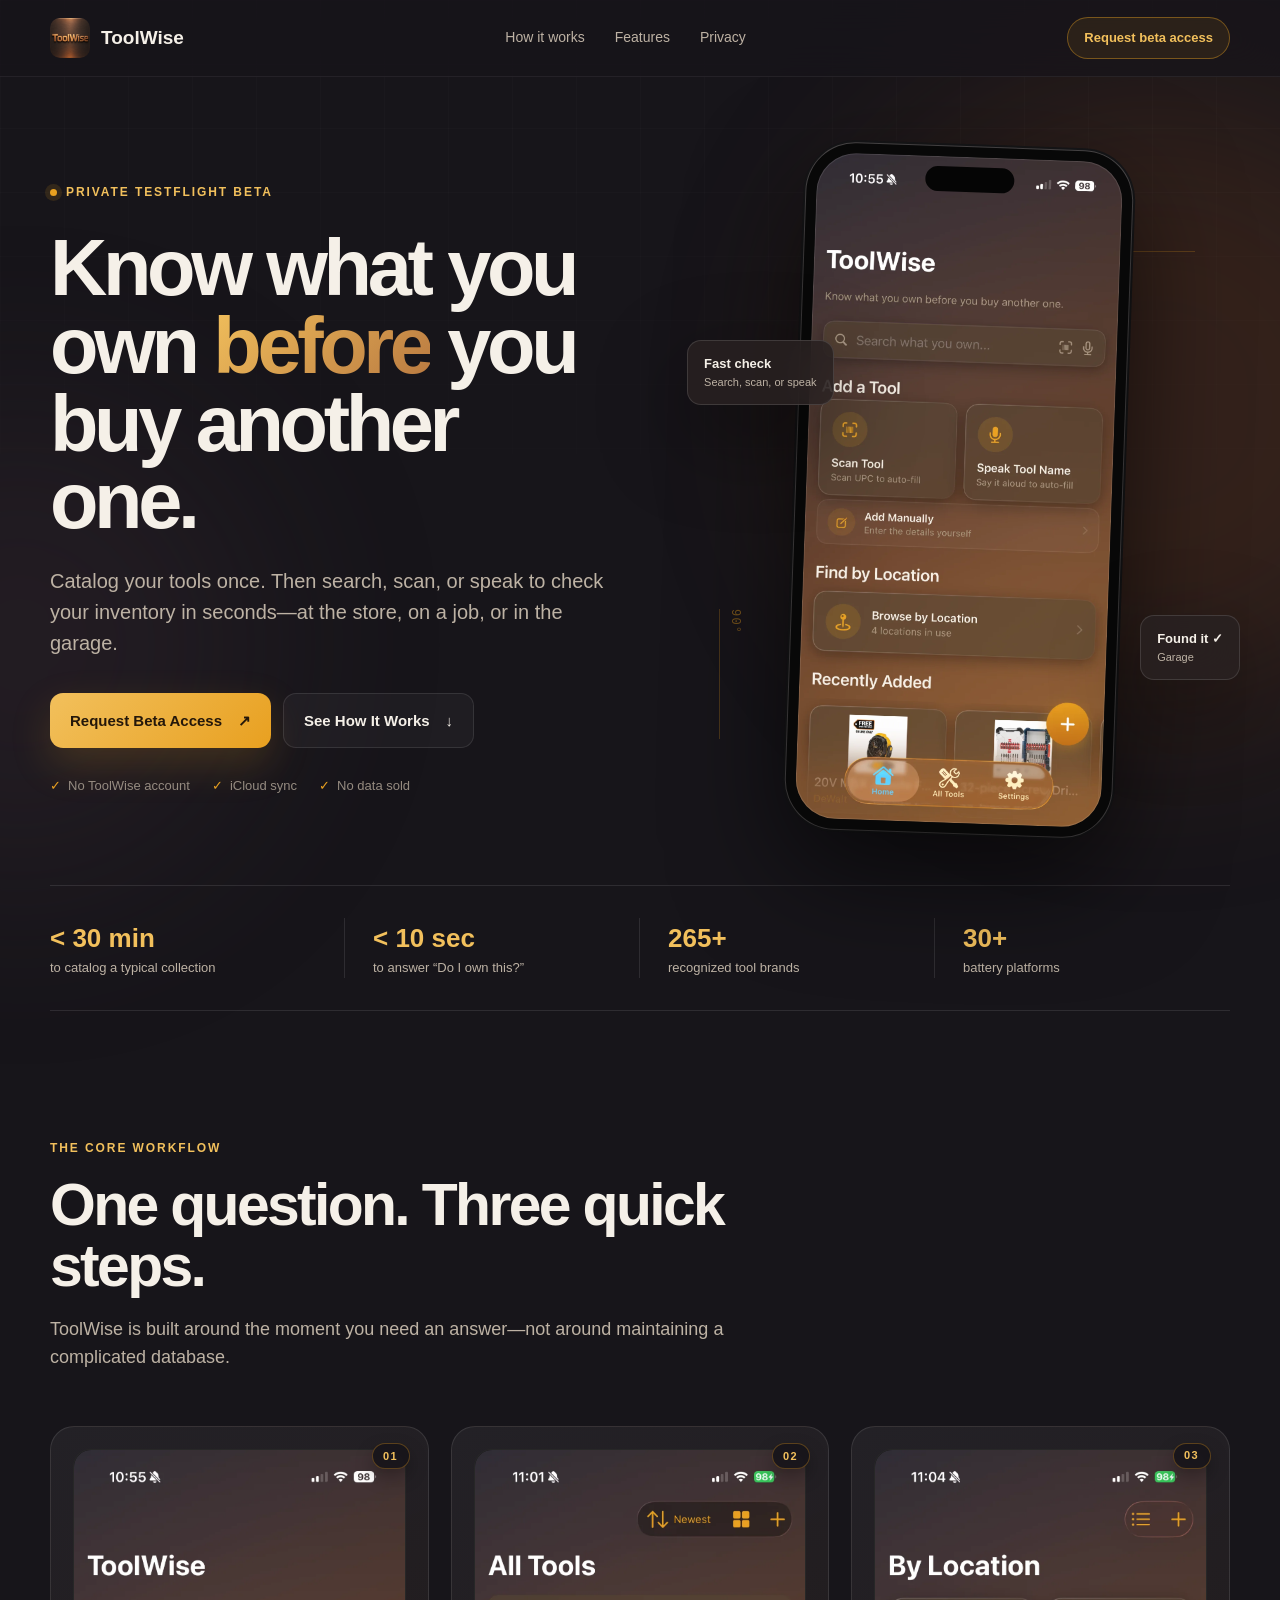
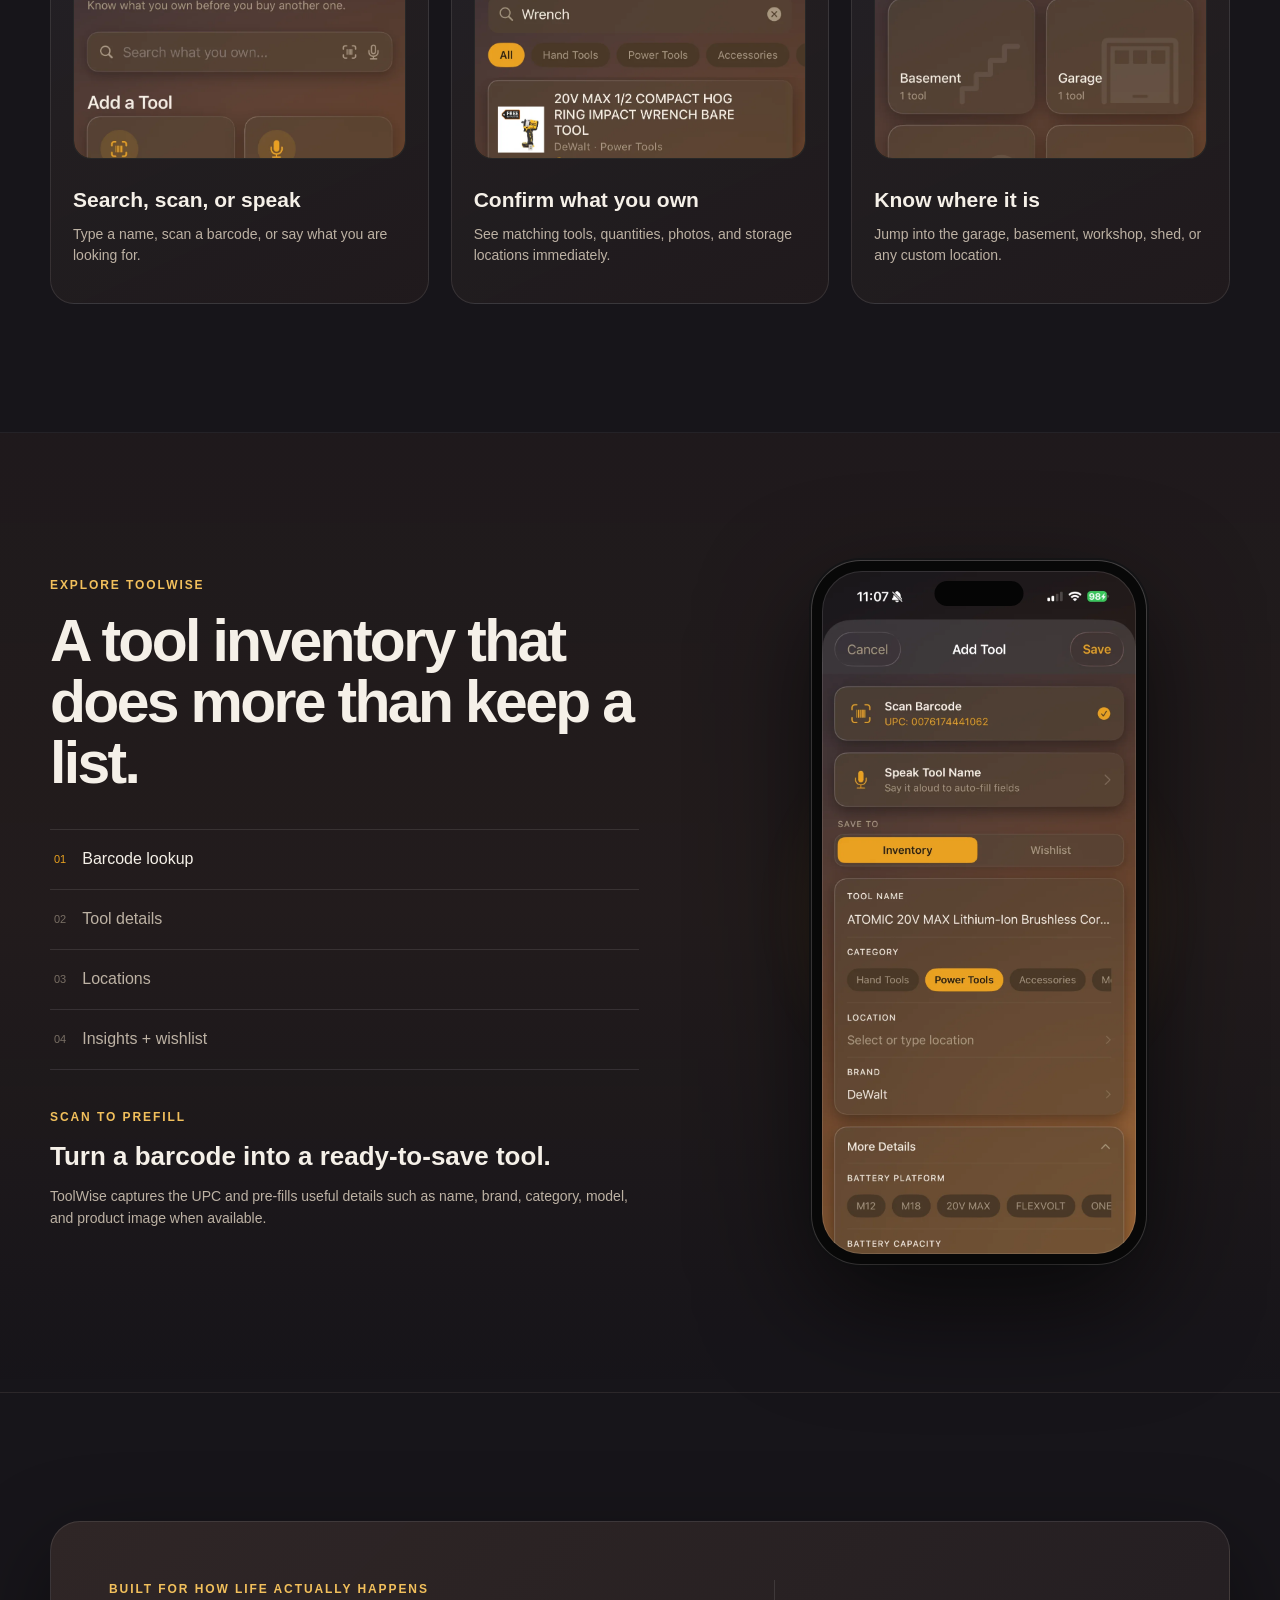
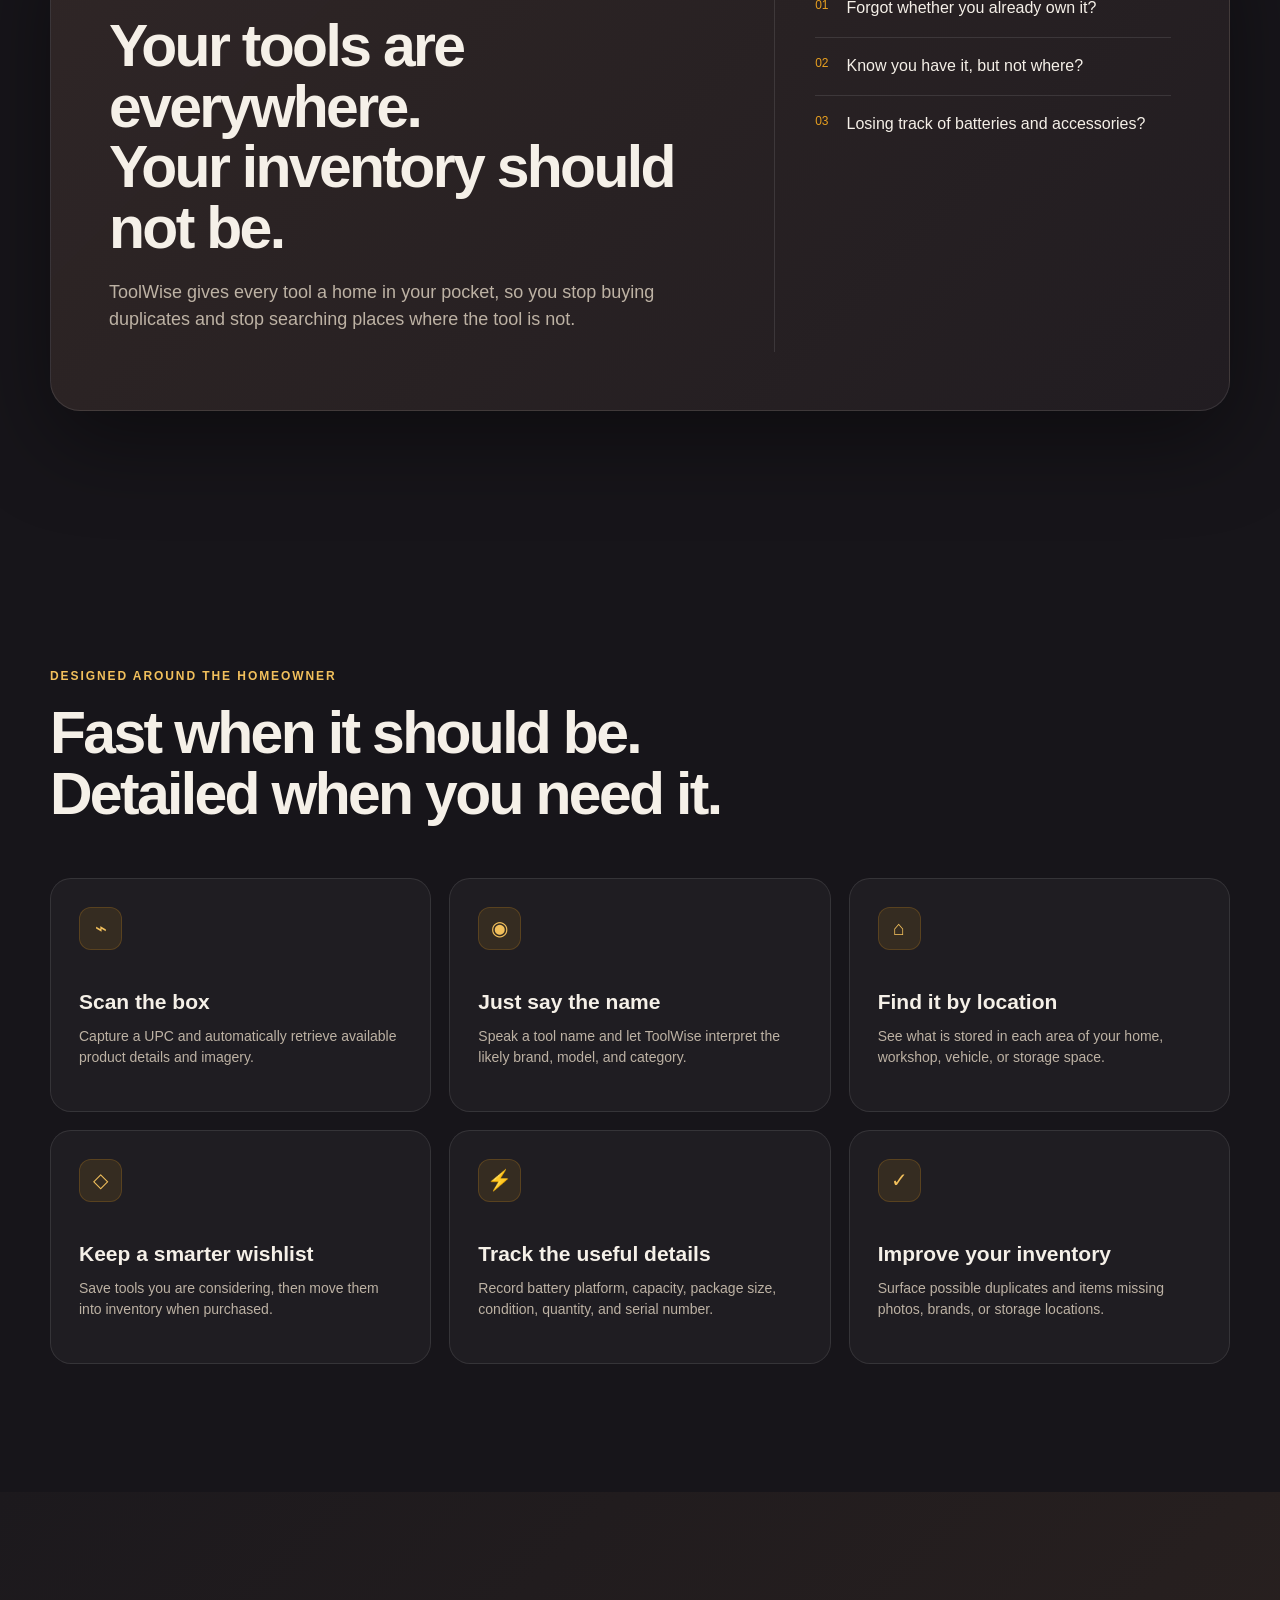
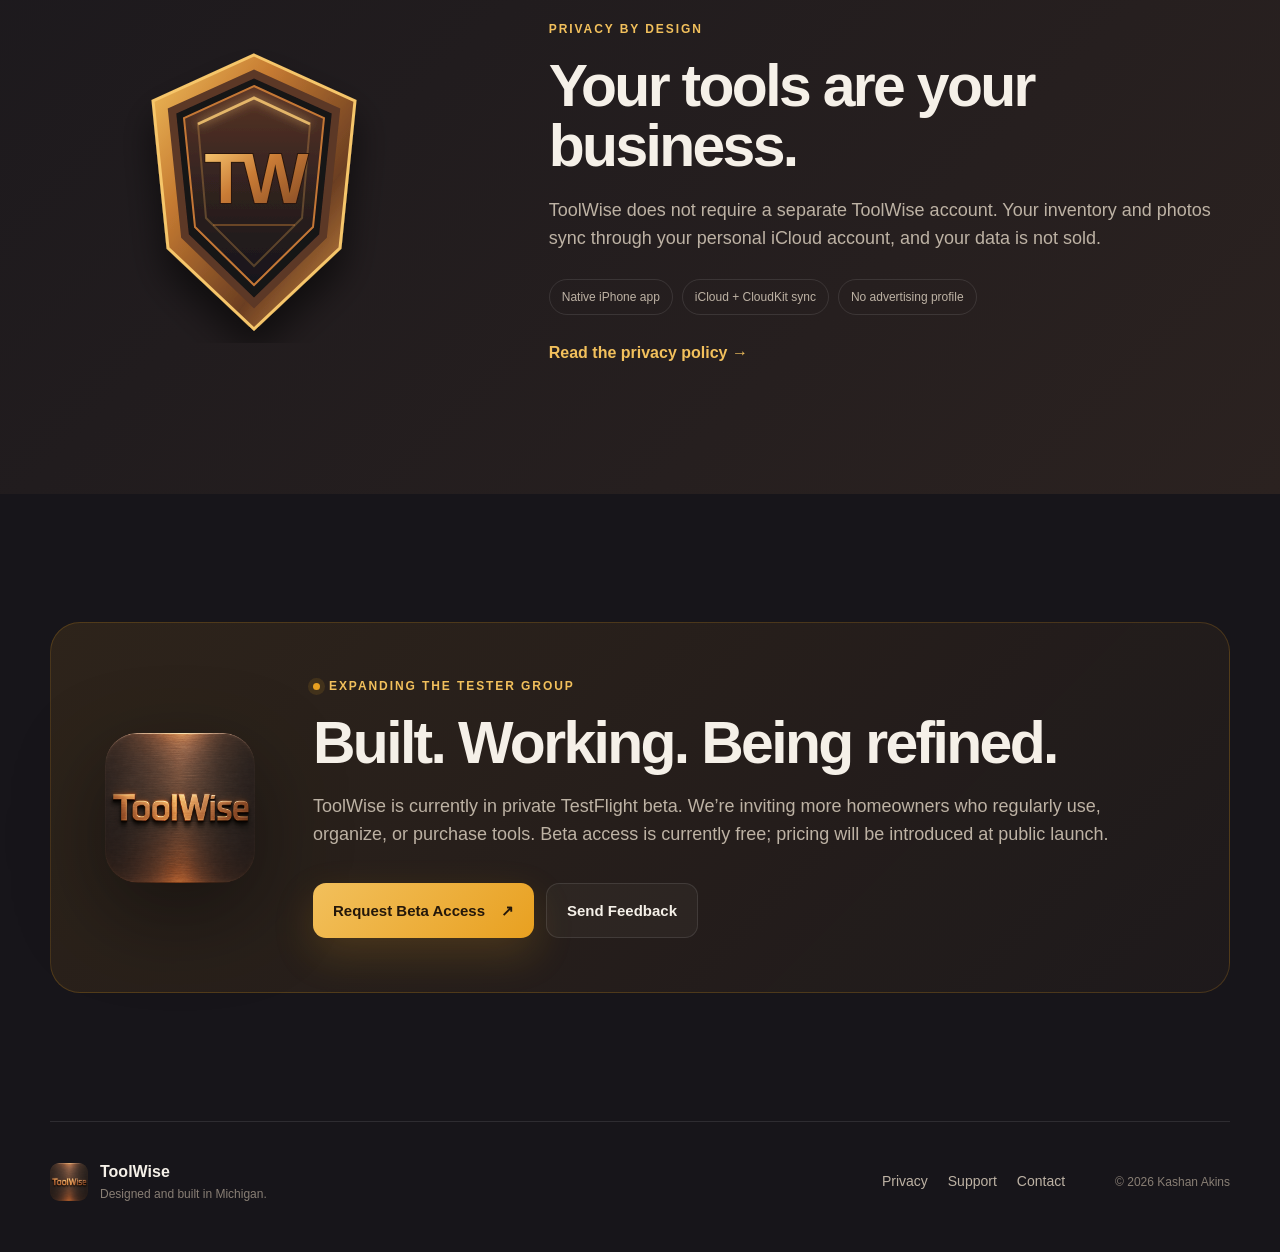
==== commit b0748f0e: "Clarify hero lookup result" ====
--- a/index.html
+++ b/index.html
@@ -45,7 +45,7 @@
         <div class="measurement top">12″</div><div class="measurement side">90°</div>
         <div class="phone hero-phone"><div class="phone-notch"></div><img src="assets/screen-50.webp" alt="ToolWise home screen showing search, scan, voice entry, locations, and recently added tools"></div>
         <div class="floating-card card-search"><b>Fast check</b><span>Search, scan, or speak</span></div>
-        <div class="floating-card card-location"><b>Found it</b><span>Garage · Workshop</span></div>
+        <div class="floating-card card-location"><b>Found it ✓</b><span>Garage</span></div>
       </div>
     </section>
 
@@ -83,7 +83,7 @@
 
     <section class="problem section shell">
       <div class="problem-panel reveal">
-        <div><div class="kicker">Built for real homes</div><h2>Your tools are everywhere.<br>Your inventory should not be.</h2><p>ToolWise gives every tool a home in your pocket, so you stop buying duplicates and stop searching places where the tool is not.</p></div>
+        <div><div class="kicker">Built for how life actually happens</div><h2>Your tools are everywhere.<br>Your inventory should not be.</h2><p>ToolWise gives every tool a home in your pocket, so you stop buying duplicates and stop searching places where the tool is not.</p></div>
         <div class="pain-list"><div><span>01</span><p>Forgot whether you already own it?</p></div><div><span>02</span><p>Know you have it, but not where?</p></div><div><span>03</span><p>Losing track of batteries and accessories?</p></div></div>
       </div>
     </section>
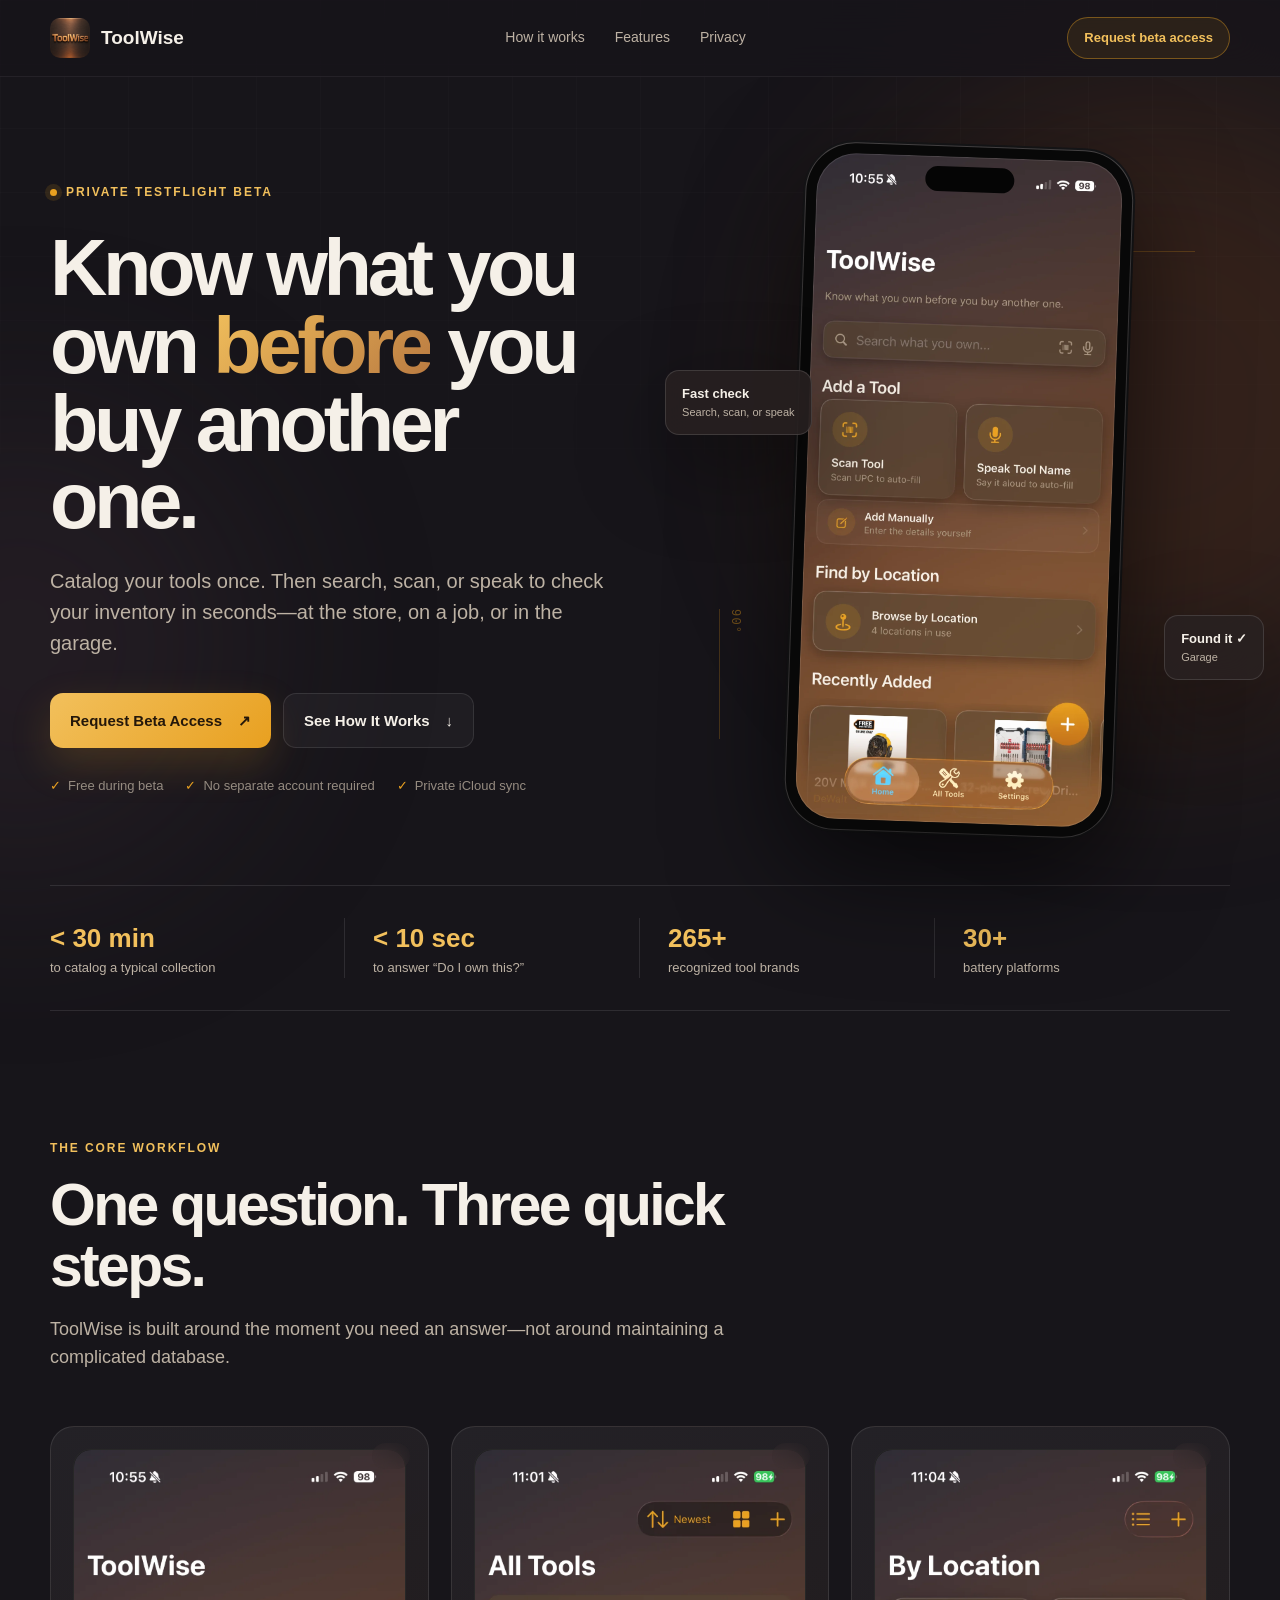
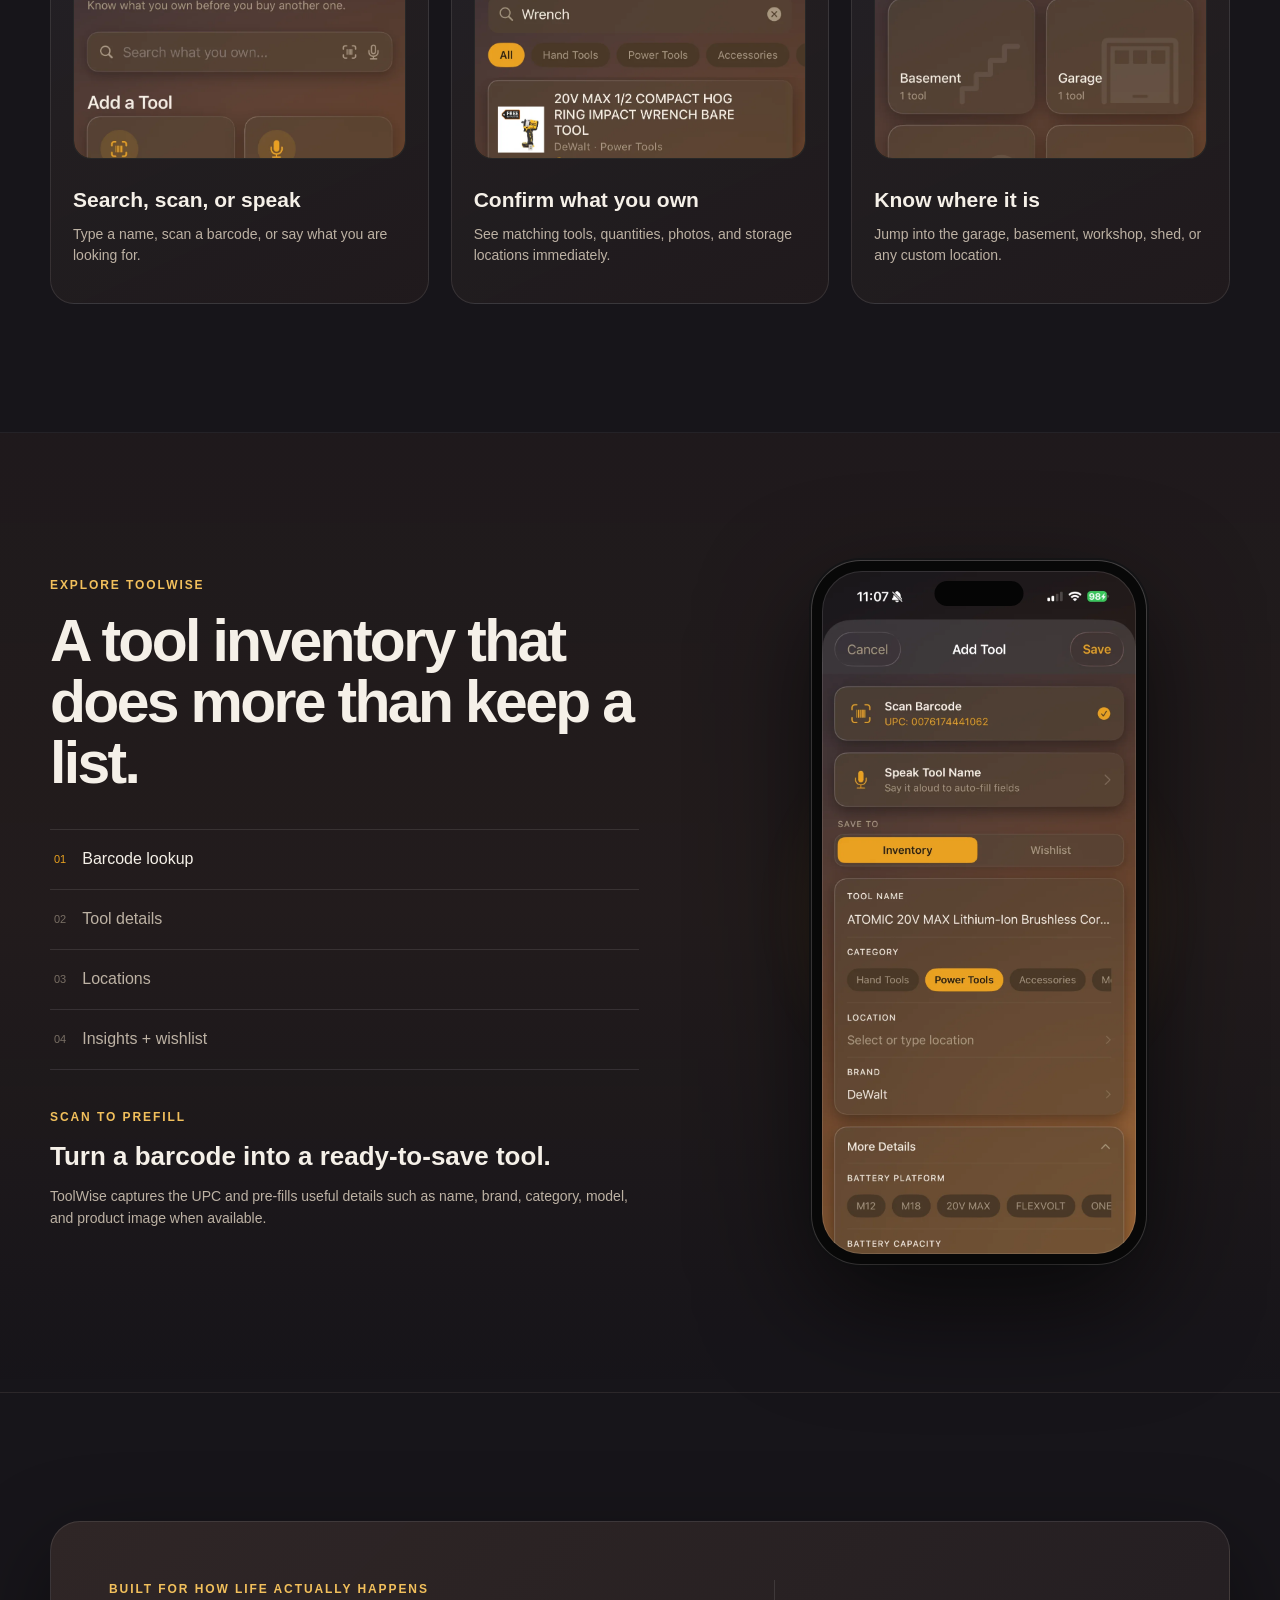
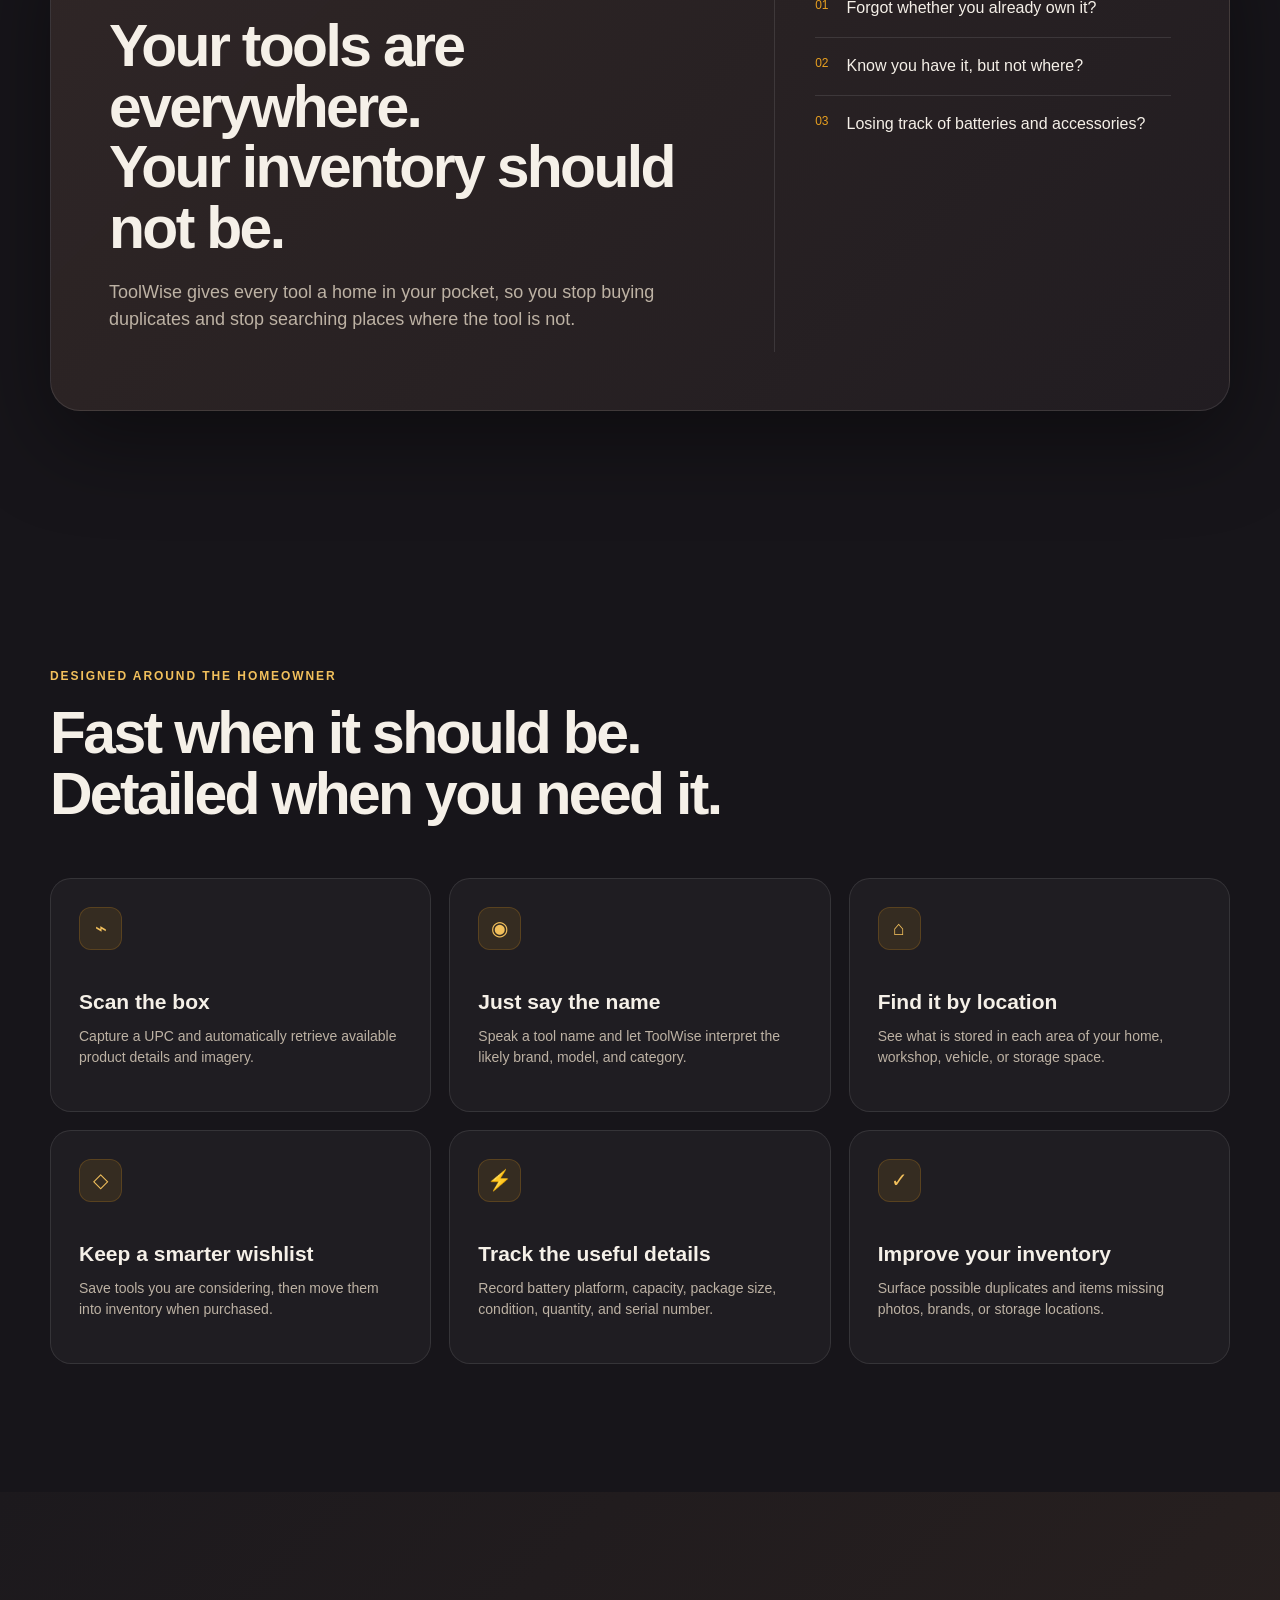
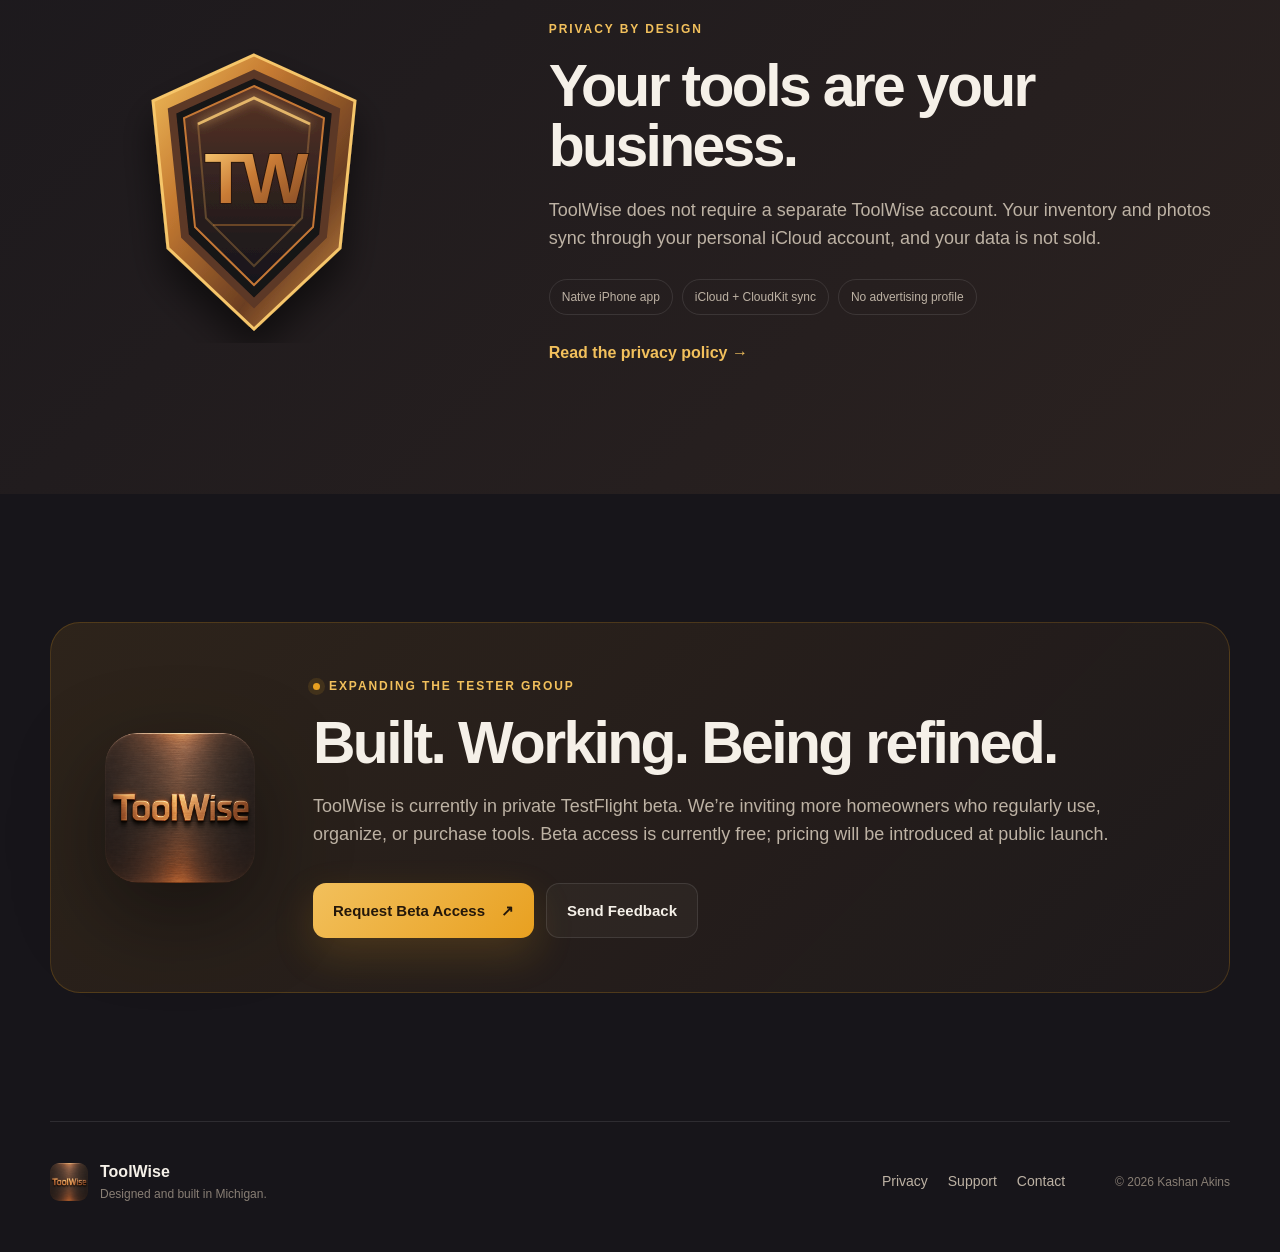
==== commit bbcb4d99: "Refine hero benefit statements" ====
--- a/index.html
+++ b/index.html
@@ -39,7 +39,7 @@
           <a class="button primary" href="https://docs.google.com/forms/d/e/1FAIpQLSdd0NdLIpeUkWwcLhqzC_xa2YbJL9dh-ZySo57hZsVUqNFGsw/viewform?usp=publish-editor" target="_blank" rel="noopener">Request Beta Access <span>↗</span></a>
           <a class="button secondary" href="#how">See How It Works <span>↓</span></a>
         </div>
-        <div class="trust-row"><span>No ToolWise account</span><span>iCloud sync</span><span>No data sold</span></div>
+        <div class="trust-row"><span>Free during beta</span><span>No separate account required</span><span>Private iCloud sync</span></div>
       </div>
       <div class="hero-visual reveal">
         <div class="measurement top">12″</div><div class="measurement side">90°</div>
--- a/styles.css
+++ b/styles.css
@@ -1 +1 @@
-:root{--bg:#17151a;--surface:#211d22;--surface2:#2a2221;--copper:#b87840;--deep:#6b4530;--amber:#e8a020;--amber2:#f2c05c;--ivory:#f5f0e8;--muted:#bdb2a4;--line:rgba(255,255,255,.1);--shadow:0 30px 90px rgba(0,0,0,.42)}*{box-sizing:border-box}html{scroll-behavior:smooth}body{margin:0;background:var(--bg);color:var(--ivory);font-family:-apple-system,BlinkMacSystemFont,"SF Pro Display","Helvetica Neue",Arial,sans-serif;line-height:1.55;overflow-x:hidden}body:before{content:"";position:fixed;inset:0;pointer-events:none;background-image:linear-gradient(rgba(255,255,255,.018) 1px,transparent 1px),linear-gradient(90deg,rgba(255,255,255,.018) 1px,transparent 1px);background-size:64px 64px;mask-image:linear-gradient(to bottom,black,transparent 72%);z-index:-2}.ambient{position:fixed;border-radius:50%;filter:blur(100px);opacity:.22;z-index:-3}.ambient-one{width:650px;height:650px;background:#9a5020;right:-200px;top:80px}.ambient-two{width:480px;height:480px;background:#4d3843;left:-220px;top:45%}.shell{width:min(1180px,calc(100% - 40px));margin-inline:auto}.skip-link{position:fixed;left:12px;top:-60px;background:var(--amber);color:#1a1510;padding:10px 16px;z-index:100}.skip-link:focus{top:12px}.site-header{position:sticky;top:0;z-index:30;background:rgba(23,21,26,.7);backdrop-filter:blur(22px);border-bottom:1px solid rgba(255,255,255,.06)}.nav{height:76px;display:flex;align-items:center;justify-content:space-between}.brand{display:flex;align-items:center;gap:11px;color:var(--ivory);text-decoration:none;font-size:19px;font-weight:750}.brand img{border-radius:10px}.nav-links{display:flex;gap:30px}.nav-links a,.footer a{color:var(--muted);text-decoration:none;font-size:14px}.nav-links a:hover,.footer a:hover{color:var(--ivory)}.beta-pill{border:1px solid rgba(232,160,32,.42);background:rgba(232,160,32,.09);color:var(--amber2);text-decoration:none;padding:10px 16px;border-radius:999px;font-size:13px;font-weight:700}.hero{min-height:790px;padding:88px 0 70px;display:grid;grid-template-columns:1.02fr .98fr;gap:72px;align-items:center}.hero-copy{position:relative;z-index:2}.eyebrow,.kicker{text-transform:uppercase;letter-spacing:.16em;font-weight:750;font-size:12px;color:var(--amber2)}.eyebrow{display:flex;align-items:center;gap:9px}.eyebrow span{width:7px;height:7px;background:var(--amber);border-radius:50%;box-shadow:0 0 0 5px rgba(232,160,32,.13)}h1,h2,h3,p{margin-top:0}h1{font-size:clamp(54px,6.2vw,88px);line-height:.98;letter-spacing:-.055em;margin:27px 0 26px;max-width:760px}h1 em{font-style:normal;background:linear-gradient(135deg,var(--amber2),var(--copper));background-clip:text;color:transparent}.hero-lede{color:var(--muted);font-size:20px;max-width:620px}.cta-row{display:flex;gap:12px;flex-wrap:wrap;margin-top:34px}.button{display:inline-flex;align-items:center;justify-content:center;gap:16px;border-radius:13px;padding:15px 20px;text-decoration:none;font-weight:750;font-size:15px;transition:.2s transform,.2s box-shadow}.button:hover{transform:translateY(-2px)}.primary{background:linear-gradient(135deg,var(--amber2),var(--amber));color:#24170a;box-shadow:0 16px 40px rgba(232,160,32,.18)}.secondary{border:1px solid var(--line);color:var(--ivory);background:rgba(255,255,255,.035)}.trust-row{display:flex;gap:22px;flex-wrap:wrap;margin-top:28px;color:#958b80;font-size:13px}.trust-row span:before{content:"✓";color:var(--amber);margin-right:7px}.hero-visual{height:650px;position:relative;display:grid;place-items:center}.phone{position:relative;border-radius:49px;background:#080808;padding:10px;box-shadow:0 40px 110px rgba(0,0,0,.62),0 0 0 1px #4d4a4b,0 0 0 3px #171719;overflow:hidden}.phone:after{content:"";position:absolute;inset:10px;border-radius:40px;box-shadow:inset 0 0 0 1px rgba(255,255,255,.11);pointer-events:none}.phone img{display:block;width:100%;border-radius:40px}.hero-phone{width:326px;transform:rotate(2deg);animation:float 5s ease-in-out infinite}.phone-notch{position:absolute;z-index:2;top:20px;left:50%;transform:translateX(-50%);width:89px;height:25px;border-radius:20px;background:#050505}.measurement{position:absolute;color:rgba(232,160,32,.45);font:12px ui-monospace,SFMono-Regular,Menlo,monospace;letter-spacing:.1em}.measurement:after{content:"";display:block;background:rgba(232,160,32,.24)}.measurement.top{top:65px;right:35px}.measurement.top:after{width:160px;height:1px;margin-top:7px}.measurement.side{left:32px;bottom:76px;writing-mode:vertical-rl}.measurement.side:after{height:130px;width:1px;margin-right:8px}.floating-card{position:absolute;background:rgba(41,34,33,.82);backdrop-filter:blur(20px);border:1px solid rgba(255,255,255,.12);border-radius:14px;padding:13px 16px;box-shadow:var(--shadow);display:flex;flex-direction:column}.floating-card b{font-size:13px}.floating-card span{color:var(--muted);font-size:11px}.card-search{left:0;top:175px}.card-location{right:-10px;bottom:135px}.numbers{display:grid;grid-template-columns:repeat(4,1fr);border-top:1px solid var(--line);border-bottom:1px solid var(--line);padding:32px 0}.numbers div{padding:0 28px;border-right:1px solid var(--line)}.numbers div:first-child{padding-left:0}.numbers div:last-child{border:0}.numbers strong{display:block;color:var(--amber2);font-size:26px}.numbers span{display:block;color:var(--muted);font-size:13px}.section{padding:128px 0}.section-heading{max-width:710px;margin-bottom:54px}.section-heading h2,.privacy h2,.problem h2,.beta h2,.showcase h2{font-size:clamp(38px,4.6vw,62px);line-height:1.03;letter-spacing:-.045em;margin:17px 0 20px}.section-heading p,.showcase-copy>p,.privacy p,.problem-panel>div>p,.beta p{color:var(--muted);font-size:18px}.steps{display:grid;grid-template-columns:repeat(3,1fr);gap:22px}.step{position:relative;background:linear-gradient(155deg,rgba(255,255,255,.055),rgba(107,69,48,.11));border:1px solid var(--line);border-radius:24px;padding:22px;overflow:hidden}.step-number{position:absolute;right:18px;top:16px;z-index:3;display:inline-flex;align-items:center;justify-content:center;min-width:38px;height:26px;padding:0 9px;border:1px solid rgba(232,160,32,.32);border-radius:999px;background:rgba(23,21,26,.9);backdrop-filter:blur(10px);-webkit-backdrop-filter:blur(10px);box-shadow:0 8px 18px rgba(0,0,0,.28);font-size:11px;font-weight:750;color:var(--amber2);letter-spacing:.12em}.mini-phone{height:310px;overflow:hidden;border-radius:18px;background:#090909;margin-bottom:25px;border:1px solid rgba(255,255,255,.12)}.mini-phone img{width:100%;display:block;transform:none;transform-origin:top center}.step h3,.feature-card h3,.dynamic-copy h3{font-size:21px;margin-bottom:7px}.step p,.feature-card p,.dynamic-copy p{color:var(--muted);font-size:14px}.showcase{background:linear-gradient(180deg,rgba(107,69,48,.1),rgba(184,120,64,.07),transparent);border-top:1px solid rgba(255,255,255,.06);border-bottom:1px solid rgba(255,255,255,.06)}.showcase-grid{display:grid;grid-template-columns:1.08fr .92fr;align-items:center;gap:90px}.feature-tabs{margin:36px 0 30px;border-top:1px solid var(--line)}.feature-tab{width:100%;display:flex;gap:16px;align-items:center;text-align:left;color:var(--muted);background:none;border:0;border-bottom:1px solid var(--line);padding:17px 4px;font:inherit;cursor:pointer}.feature-tab span{font-size:11px;color:#796f65}.feature-tab.active{color:var(--ivory)}.feature-tab.active span{color:var(--amber)}.dynamic-copy{min-height:150px;padding-top:8px}.dynamic-copy h3{font-size:26px;margin:10px 0}.showcase-phone-wrap{display:grid;place-items:center;min-height:690px;position:relative}.showcase-phone-wrap:before{content:"";position:absolute;width:460px;height:460px;border-radius:50%;background:radial-gradient(circle,rgba(232,160,32,.2),transparent 66%);filter:blur(10px)}.showcase-phone{width:334px;z-index:1;transition:.25s opacity,.25s transform}.showcase-phone.changing{opacity:.2;transform:scale(.985)}.problem-panel{background:linear-gradient(135deg,rgba(50,40,39,.92),rgba(34,29,34,.95));border:1px solid var(--line);border-radius:30px;padding:58px;display:grid;grid-template-columns:1.2fr .8fr;gap:70px;box-shadow:var(--shadow)}.pain-list{border-left:1px solid var(--line);padding-left:40px}.pain-list div{display:flex;gap:18px;padding:16px 0;border-bottom:1px solid var(--line)}.pain-list div:last-child{border:0}.pain-list span{color:var(--amber);font-size:12px}.pain-list p{margin:0;font-size:16px}.feature-grid{display:grid;grid-template-columns:repeat(3,1fr);gap:18px}.feature-card{background:rgba(255,255,255,.035);border:1px solid var(--line);border-radius:21px;padding:28px;min-height:225px;transition:.25s transform,.25s background}.feature-card:hover{transform:translateY(-4px);background:rgba(184,120,64,.08)}.feature-icon{height:43px;width:43px;display:grid;place-items:center;background:rgba(232,160,32,.11);color:var(--amber2);border:1px solid rgba(232,160,32,.2);border-radius:12px;margin-bottom:36px;font-size:20px}.privacy{background:linear-gradient(135deg,#1c191d,#2b2220)}.privacy-grid{display:grid;grid-template-columns:.75fr 1.25fr;gap:90px;align-items:center}.privacy-mark{display:grid;place-items:center}.shield{width:240px;height:270px;clip-path:polygon(50% 0,90% 16%,84% 70%,50% 100%,16% 70%,10% 16%);background:linear-gradient(145deg,var(--amber2),var(--deep));display:grid;place-items:center;color:#2a190d;font-size:64px;font-weight:900;box-shadow:var(--shadow)}.privacy-points{display:flex;gap:9px;flex-wrap:wrap;margin:26px 0}.privacy-points span{border:1px solid var(--line);border-radius:999px;padding:8px 12px;color:var(--muted);font-size:12px}.text-link{color:var(--amber2);text-decoration:none;font-weight:700}.beta-panel{display:grid;grid-template-columns:160px 1fr;gap:48px;align-items:center;padding:54px;background:linear-gradient(135deg,rgba(232,160,32,.11),rgba(107,69,48,.09));border:1px solid rgba(232,160,32,.2);border-radius:30px}.beta-panel>img{width:150px;border-radius:32px;box-shadow:var(--shadow)}.footer{border-top:1px solid var(--line);padding:38px 0 48px;display:grid;grid-template-columns:1fr auto auto;gap:50px;align-items:center}.footer-brand{display:flex;align-items:center;gap:12px}.footer-brand img{border-radius:9px}.footer-brand div{display:flex;flex-direction:column}.footer-brand span,.footer p{font-size:12px;color:#887e74;margin:0}.footer-links{display:flex;gap:20px}.reveal{opacity:0;transform:translateY(22px);transition:opacity .65s ease,transform .65s ease}.reveal.visible{opacity:1;transform:none}@keyframes float{50%{transform:rotate(1deg) translateY(-10px)}}@media(prefers-reduced-motion:reduce){html{scroll-behavior:auto}.hero-phone{animation:none}.reveal{opacity:1;transform:none;transition:none}}@media(max-width:900px){.nav-links{display:none}.hero{grid-template-columns:1fr;padding-top:70px}.hero-copy{text-align:center}.hero-lede{margin-inline:auto}.cta-row,.trust-row{justify-content:center}.hero-visual{height:610px}.numbers{grid-template-columns:repeat(2,1fr);row-gap:28px}.numbers div:nth-child(2){border:0}.steps,.feature-grid{grid-template-columns:1fr 1fr}.showcase-grid,.privacy-grid{grid-template-columns:1fr}.showcase-copy{text-align:center}.feature-tab{text-align:left}.problem-panel{grid-template-columns:1fr}.pain-list{border-left:0;border-top:1px solid var(--line);padding:22px 0 0}.privacy-grid{text-align:center}.privacy-points{justify-content:center}.beta-panel{grid-template-columns:1fr;text-align:center}.beta-panel>img{margin:auto}.beta-panel .cta-row{justify-content:center}.footer{grid-template-columns:1fr;text-align:center}.footer-brand,.footer-links{justify-content:center}}@media(max-width:600px){.shell{width:min(100% - 28px,1180px)}.site-header .nav{height:66px}.beta-pill{padding:9px 11px;font-size:11px}.hero{padding-top:52px;gap:25px;min-height:auto}h1{font-size:50px}.hero-lede{font-size:17px}.hero-visual{height:565px}.hero-phone{width:287px}.floating-card{display:none}.numbers{padding:28px 0}.numbers div{padding:0 13px}.numbers div:first-child{padding-left:13px}.numbers strong{font-size:21px}.section{padding:86px 0}.steps,.feature-grid{grid-template-columns:1fr}.mini-phone{height:390px}.showcase-grid{gap:30px}.showcase-phone-wrap{min-height:625px}.showcase-phone{width:292px}.problem-panel{padding:30px 24px}.beta-panel{padding:34px 22px}.beta-panel>img{width:112px}.privacy-mark{display:none}.footer{gap:20px}.footer-links{flex-wrap:wrap}.measurement{display:none}}+:root{--bg:#17151a;--surface:#211d22;--surface2:#2a2221;--copper:#b87840;--deep:#6b4530;--amber:#e8a020;--amber2:#f2c05c;--ivory:#f5f0e8;--muted:#bdb2a4;--line:rgba(255,255,255,.1);--shadow:0 30px 90px rgba(0,0,0,.42)}*{box-sizing:border-box}html{scroll-behavior:smooth}body{margin:0;background:var(--bg);color:var(--ivory);font-family:-apple-system,BlinkMacSystemFont,"SF Pro Display","Helvetica Neue",Arial,sans-serif;line-height:1.55;overflow-x:hidden}body:before{content:"";position:fixed;inset:0;pointer-events:none;background-image:linear-gradient(rgba(255,255,255,.018) 1px,transparent 1px),linear-gradient(90deg,rgba(255,255,255,.018) 1px,transparent 1px);background-size:64px 64px;mask-image:linear-gradient(to bottom,black,transparent 72%);z-index:-2}.ambient{position:fixed;border-radius:50%;filter:blur(100px);opacity:.22;z-index:-3}.ambient-one{width:650px;height:650px;background:#9a5020;right:-200px;top:80px}.ambient-two{width:480px;height:480px;background:#4d3843;left:-220px;top:45%}.shell{width:min(1180px,calc(100% - 40px));margin-inline:auto}.skip-link{position:fixed;left:12px;top:-60px;background:var(--amber);color:#1a1510;padding:10px 16px;z-index:100}.skip-link:focus{top:12px}.site-header{position:sticky;top:0;z-index:30;background:rgba(23,21,26,.7);backdrop-filter:blur(22px);border-bottom:1px solid rgba(255,255,255,.06)}.nav{height:76px;display:flex;align-items:center;justify-content:space-between}.brand{display:flex;align-items:center;gap:11px;color:var(--ivory);text-decoration:none;font-size:19px;font-weight:750}.brand img{border-radius:10px}.nav-links{display:flex;gap:30px}.nav-links a,.footer a{color:var(--muted);text-decoration:none;font-size:14px}.nav-links a:hover,.footer a:hover{color:var(--ivory)}.beta-pill{border:1px solid rgba(232,160,32,.42);background:rgba(232,160,32,.09);color:var(--amber2);text-decoration:none;padding:10px 16px;border-radius:999px;font-size:13px;font-weight:700}.hero{min-height:790px;padding:88px 0 70px;display:grid;grid-template-columns:1.02fr .98fr;gap:72px;align-items:center}.hero-copy{position:relative;z-index:2}.eyebrow,.kicker{text-transform:uppercase;letter-spacing:.16em;font-weight:750;font-size:12px;color:var(--amber2)}.eyebrow{display:flex;align-items:center;gap:9px}.eyebrow span{width:7px;height:7px;background:var(--amber);border-radius:50%;box-shadow:0 0 0 5px rgba(232,160,32,.13)}h1,h2,h3,p{margin-top:0}h1{font-size:clamp(54px,6.2vw,88px);line-height:.98;letter-spacing:-.055em;margin:27px 0 26px;max-width:760px}h1 em{font-style:normal;background:linear-gradient(135deg,var(--amber2),var(--copper));background-clip:text;color:transparent}.hero-lede{color:var(--muted);font-size:20px;max-width:620px}.cta-row{display:flex;gap:12px;flex-wrap:wrap;margin-top:34px}.button{display:inline-flex;align-items:center;justify-content:center;gap:16px;border-radius:13px;padding:15px 20px;text-decoration:none;font-weight:750;font-size:15px;transition:.2s transform,.2s box-shadow}.button:hover{transform:translateY(-2px)}.primary{background:linear-gradient(135deg,var(--amber2),var(--amber));color:#24170a;box-shadow:0 16px 40px rgba(232,160,32,.18)}.secondary{border:1px solid var(--line);color:var(--ivory);background:rgba(255,255,255,.035)}.trust-row{display:flex;gap:22px;flex-wrap:wrap;margin-top:28px;color:#958b80;font-size:13px}.trust-row span:before{content:"✓";color:var(--amber);margin-right:7px}.hero-visual{height:650px;position:relative;display:grid;place-items:center}.phone{position:relative;border-radius:49px;background:#080808;padding:10px;box-shadow:0 40px 110px rgba(0,0,0,.62),0 0 0 1px #4d4a4b,0 0 0 3px #171719;overflow:hidden}.phone:after{content:"";position:absolute;inset:10px;border-radius:40px;box-shadow:inset 0 0 0 1px rgba(255,255,255,.11);pointer-events:none}.phone img{display:block;width:100%;border-radius:40px}.hero-phone{width:326px;transform:rotate(2deg);animation:float 5s ease-in-out infinite}.phone-notch{position:absolute;z-index:2;top:20px;left:50%;transform:translateX(-50%);width:89px;height:25px;border-radius:20px;background:#050505}.measurement{position:absolute;color:rgba(232,160,32,.45);font:12px ui-monospace,SFMono-Regular,Menlo,monospace;letter-spacing:.1em}.measurement:after{content:"";display:block;background:rgba(232,160,32,.24)}.measurement.top{top:65px;right:35px}.measurement.top:after{width:160px;height:1px;margin-top:7px}.measurement.side{left:32px;bottom:76px;writing-mode:vertical-rl}.measurement.side:after{height:130px;width:1px;margin-right:8px}.floating-card{position:absolute;background:rgba(41,34,33,.82);backdrop-filter:blur(20px);border:1px solid rgba(255,255,255,.12);border-radius:14px;padding:13px 16px;box-shadow:var(--shadow);display:flex;flex-direction:column}.floating-card b{font-size:13px}.floating-card span{color:var(--muted);font-size:11px}.card-search{left:-22px;top:205px}.card-location{right:-34px;bottom:135px}.numbers{display:grid;grid-template-columns:repeat(4,1fr);border-top:1px solid var(--line);border-bottom:1px solid var(--line);padding:32px 0}.numbers div{padding:0 28px;border-right:1px solid var(--line)}.numbers div:first-child{padding-left:0}.numbers div:last-child{border:0}.numbers strong{display:block;color:var(--amber2);font-size:26px}.numbers span{display:block;color:var(--muted);font-size:13px}.section{padding:128px 0}.section-heading{max-width:710px;margin-bottom:54px}.section-heading h2,.privacy h2,.problem h2,.beta h2,.showcase h2{font-size:clamp(38px,4.6vw,62px);line-height:1.03;letter-spacing:-.045em;margin:17px 0 20px}.section-heading p,.showcase-copy>p,.privacy p,.problem-panel>div>p,.beta p{color:var(--muted);font-size:18px}.steps{display:grid;grid-template-columns:repeat(3,1fr);gap:22px}.step{position:relative;background:linear-gradient(155deg,rgba(255,255,255,.055),rgba(107,69,48,.11));border:1px solid var(--line);border-radius:24px;padding:22px;overflow:hidden}.step-number{position:absolute;right:18px;top:16px;z-index:3;display:inline-flex;align-items:center;justify-content:center;min-width:38px;height:26px;padding:0 9px;border:1px solid rgba(232,160,32,.32);border-radius:999px;background:rgba(23,21,26,.9);backdrop-filter:blur(10px);-webkit-backdrop-filter:blur(10px);box-shadow:0 8px 18px rgba(0,0,0,.28);font-size:11px;font-weight:750;color:var(--amber2);letter-spacing:.12em}.mini-phone{height:310px;overflow:hidden;border-radius:18px;background:#090909;margin-bottom:25px;border:1px solid rgba(255,255,255,.12)}.mini-phone img{width:100%;display:block;transform:none;transform-origin:top center}.step h3,.feature-card h3,.dynamic-copy h3{font-size:21px;margin-bottom:7px}.step p,.feature-card p,.dynamic-copy p{color:var(--muted);font-size:14px}.showcase{background:linear-gradient(180deg,rgba(107,69,48,.1),rgba(184,120,64,.07),transparent);border-top:1px solid rgba(255,255,255,.06);border-bottom:1px solid rgba(255,255,255,.06)}.showcase-grid{display:grid;grid-template-columns:1.08fr .92fr;align-items:center;gap:90px}.feature-tabs{margin:36px 0 30px;border-top:1px solid var(--line)}.feature-tab{width:100%;display:flex;gap:16px;align-items:center;text-align:left;color:var(--muted);background:none;border:0;border-bottom:1px solid var(--line);padding:17px 4px;font:inherit;cursor:pointer}.feature-tab span{font-size:11px;color:#796f65}.feature-tab.active{color:var(--ivory)}.feature-tab.active span{color:var(--amber)}.dynamic-copy{min-height:150px;padding-top:8px}.dynamic-copy h3{font-size:26px;margin:10px 0}.showcase-phone-wrap{display:grid;place-items:center;min-height:690px;position:relative}.showcase-phone-wrap:before{content:"";position:absolute;width:460px;height:460px;border-radius:50%;background:radial-gradient(circle,rgba(232,160,32,.2),transparent 66%);filter:blur(10px)}.showcase-phone{width:334px;z-index:1;transition:.25s opacity,.25s transform}.showcase-phone.changing{opacity:.2;transform:scale(.985)}.problem-panel{background:linear-gradient(135deg,rgba(50,40,39,.92),rgba(34,29,34,.95));border:1px solid var(--line);border-radius:30px;padding:58px;display:grid;grid-template-columns:1.2fr .8fr;gap:70px;box-shadow:var(--shadow)}.pain-list{border-left:1px solid var(--line);padding-left:40px}.pain-list div{display:flex;gap:18px;padding:16px 0;border-bottom:1px solid var(--line)}.pain-list div:last-child{border:0}.pain-list span{color:var(--amber);font-size:12px}.pain-list p{margin:0;font-size:16px}.feature-grid{display:grid;grid-template-columns:repeat(3,1fr);gap:18px}.feature-card{background:rgba(255,255,255,.035);border:1px solid var(--line);border-radius:21px;padding:28px;min-height:225px;transition:.25s transform,.25s background}.feature-card:hover{transform:translateY(-4px);background:rgba(184,120,64,.08)}.feature-icon{height:43px;width:43px;display:grid;place-items:center;background:rgba(232,160,32,.11);color:var(--amber2);border:1px solid rgba(232,160,32,.2);border-radius:12px;margin-bottom:36px;font-size:20px}.privacy{background:linear-gradient(135deg,#1c191d,#2b2220)}.privacy-grid{display:grid;grid-template-columns:.75fr 1.25fr;gap:90px;align-items:center}.privacy-mark{display:grid;place-items:center}.shield{width:240px;height:270px;clip-path:polygon(50% 0,90% 16%,84% 70%,50% 100%,16% 70%,10% 16%);background:linear-gradient(145deg,var(--amber2),var(--deep));display:grid;place-items:center;color:#2a190d;font-size:64px;font-weight:900;box-shadow:var(--shadow)}.privacy-points{display:flex;gap:9px;flex-wrap:wrap;margin:26px 0}.privacy-points span{border:1px solid var(--line);border-radius:999px;padding:8px 12px;color:var(--muted);font-size:12px}.text-link{color:var(--amber2);text-decoration:none;font-weight:700}.beta-panel{display:grid;grid-template-columns:160px 1fr;gap:48px;align-items:center;padding:54px;background:linear-gradient(135deg,rgba(232,160,32,.11),rgba(107,69,48,.09));border:1px solid rgba(232,160,32,.2);border-radius:30px}.beta-panel>img{width:150px;border-radius:32px;box-shadow:var(--shadow)}.footer{border-top:1px solid var(--line);padding:38px 0 48px;display:grid;grid-template-columns:1fr auto auto;gap:50px;align-items:center}.footer-brand{display:flex;align-items:center;gap:12px}.footer-brand img{border-radius:9px}.footer-brand div{display:flex;flex-direction:column}.footer-brand span,.footer p{font-size:12px;color:#887e74;margin:0}.footer-links{display:flex;gap:20px}.reveal{opacity:0;transform:translateY(22px);transition:opacity .65s ease,transform .65s ease}.reveal.visible{opacity:1;transform:none}@keyframes float{50%{transform:rotate(1deg) translateY(-10px)}}@media(prefers-reduced-motion:reduce){html{scroll-behavior:auto}.hero-phone{animation:none}.reveal{opacity:1;transform:none;transition:none}}@media(max-width:900px){.nav-links{display:none}.hero{grid-template-columns:1fr;padding-top:70px}.hero-copy{text-align:center}.hero-lede{margin-inline:auto}.cta-row,.trust-row{justify-content:center}.hero-visual{height:610px}.numbers{grid-template-columns:repeat(2,1fr);row-gap:28px}.numbers div:nth-child(2){border:0}.steps,.feature-grid{grid-template-columns:1fr 1fr}.showcase-grid,.privacy-grid{grid-template-columns:1fr}.showcase-copy{text-align:center}.feature-tab{text-align:left}.problem-panel{grid-template-columns:1fr}.pain-list{border-left:0;border-top:1px solid var(--line);padding:22px 0 0}.privacy-grid{text-align:center}.privacy-points{justify-content:center}.beta-panel{grid-template-columns:1fr;text-align:center}.beta-panel>img{margin:auto}.beta-panel .cta-row{justify-content:center}.footer{grid-template-columns:1fr;text-align:center}.footer-brand,.footer-links{justify-content:center}}@media(max-width:600px){.shell{width:min(100% - 28px,1180px)}.site-header .nav{height:66px}.beta-pill{padding:9px 11px;font-size:11px}.hero{padding-top:52px;gap:25px;min-height:auto}h1{font-size:50px}.hero-lede{font-size:17px}.hero-visual{height:565px}.hero-phone{width:287px}.floating-card{display:none}.numbers{padding:28px 0}.numbers div{padding:0 13px}.numbers div:first-child{padding-left:13px}.numbers strong{font-size:21px}.section{padding:86px 0}.steps,.feature-grid{grid-template-columns:1fr}.mini-phone{height:390px}.showcase-grid{gap:30px}.showcase-phone-wrap{min-height:625px}.showcase-phone{width:292px}.problem-panel{padding:30px 24px}.beta-panel{padding:34px 22px}.beta-panel>img{width:112px}.privacy-mark{display:none}.footer{gap:20px}.footer-links{flex-wrap:wrap}.measurement{display:none}}
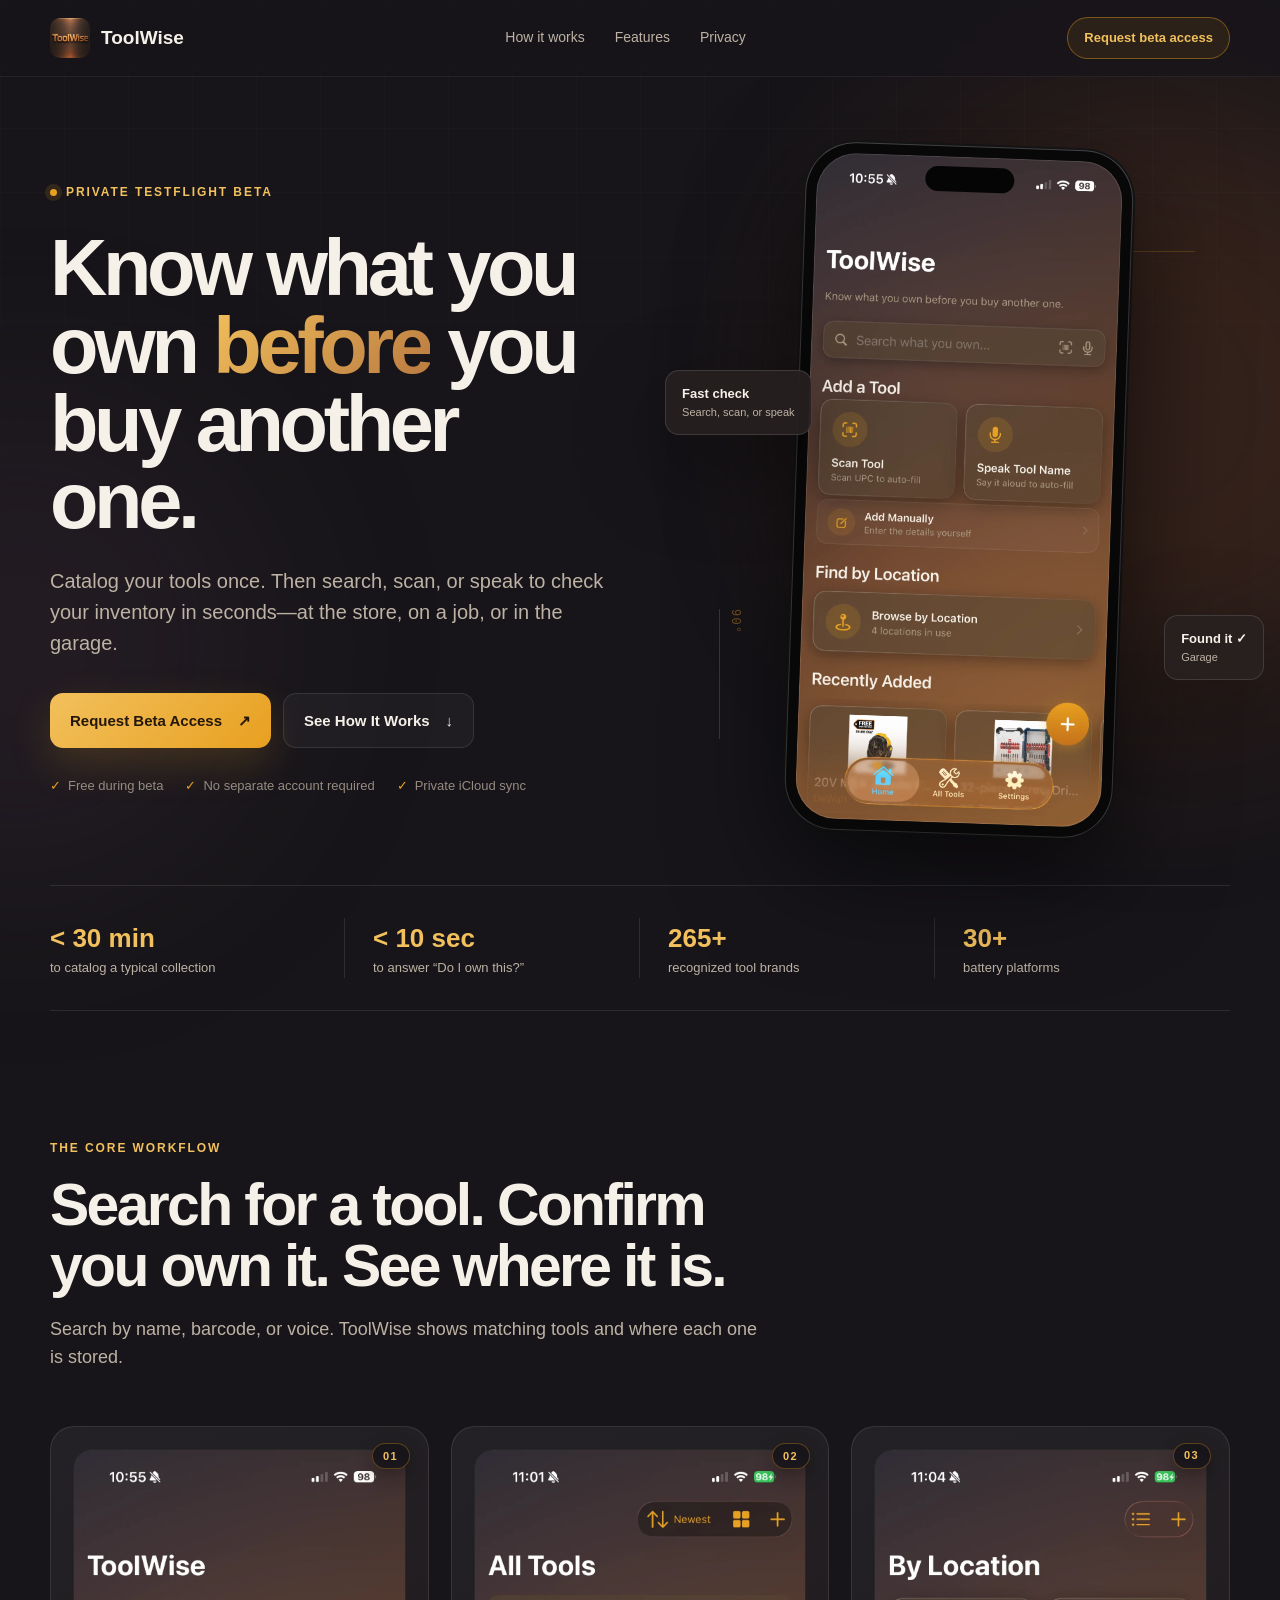
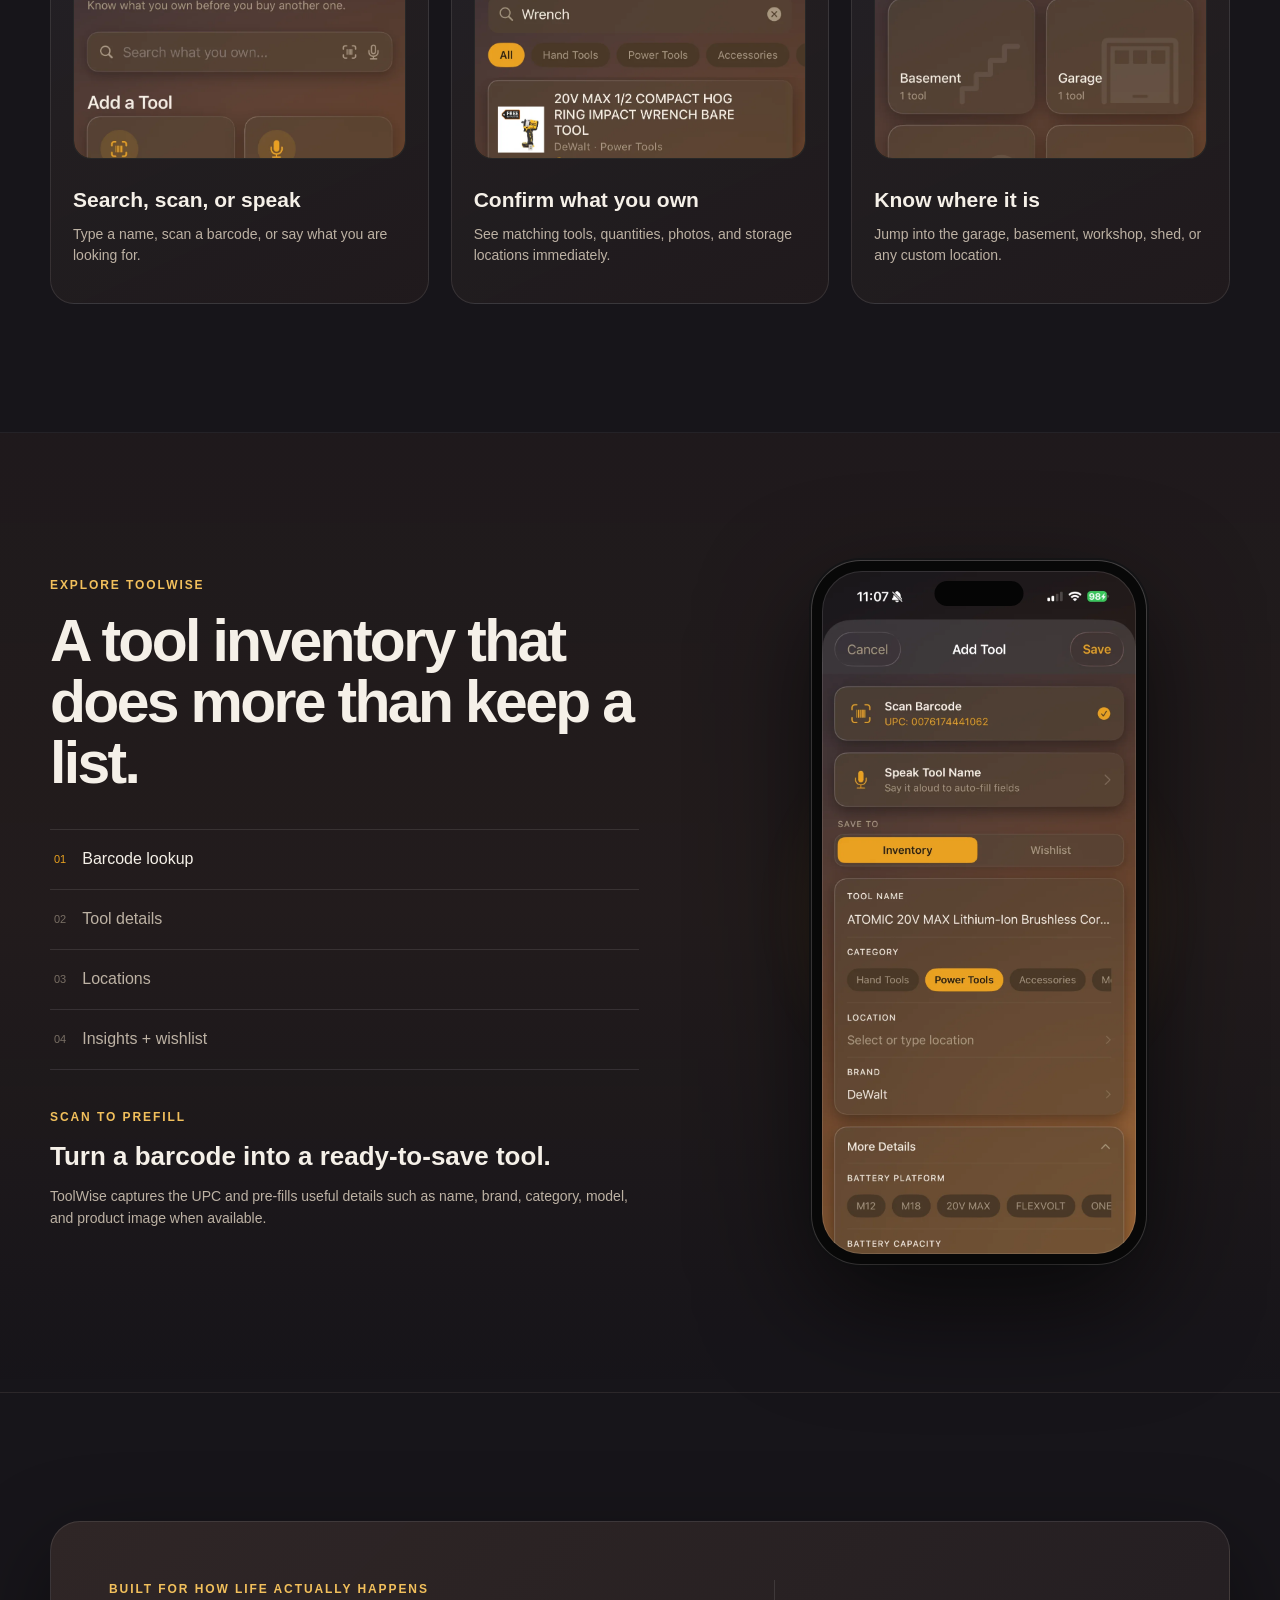
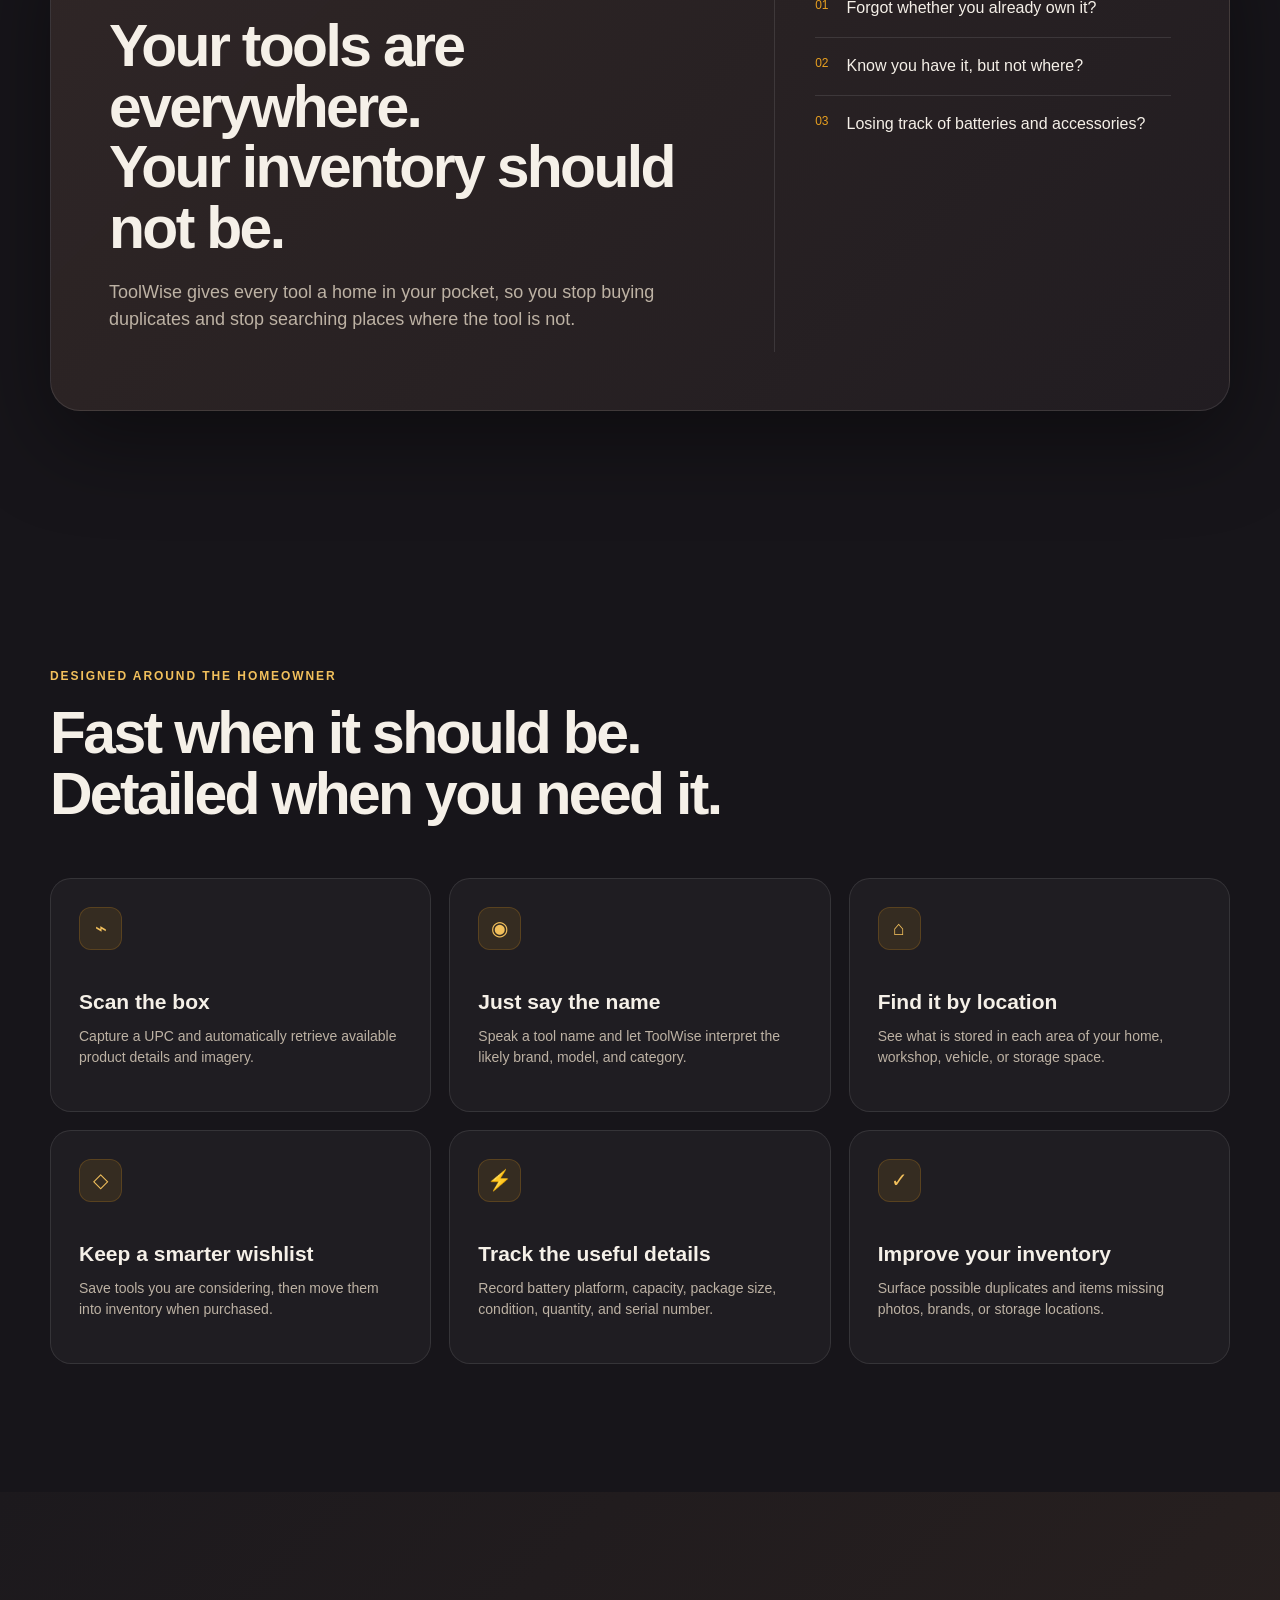
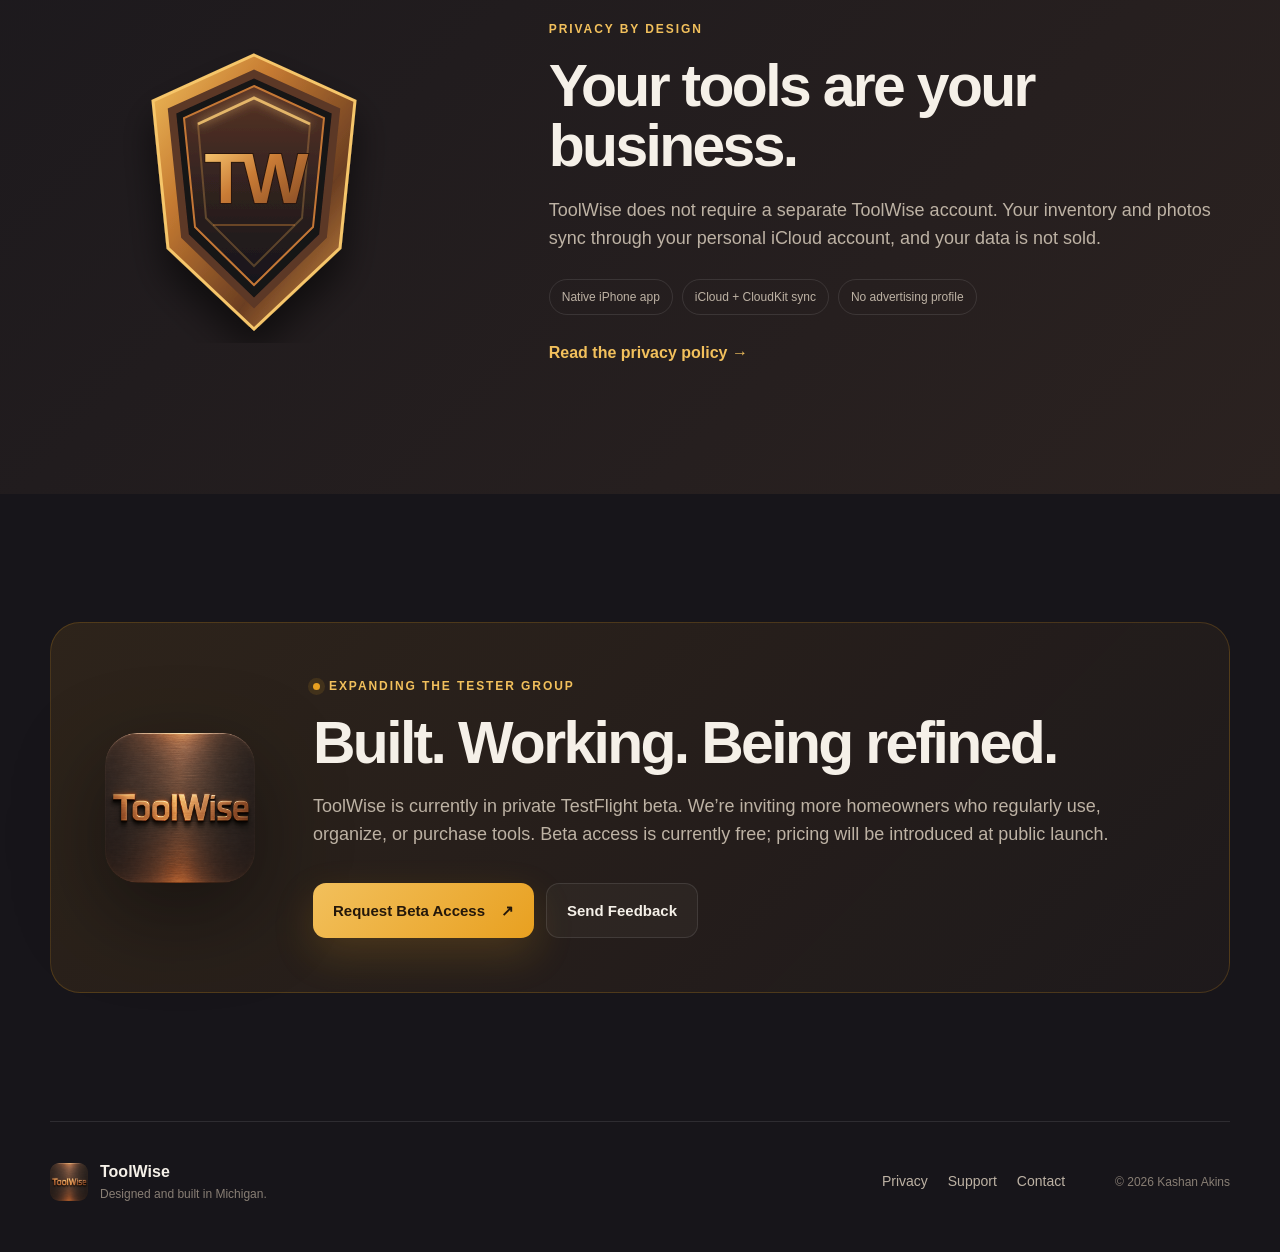
==== commit f38062a6: "Clarify core workflow heading" ====
--- a/index.html
+++ b/index.html
@@ -57,7 +57,7 @@
     </section>
 
     <section class="story section shell" id="how">
-      <div class="section-heading reveal"><div class="kicker">The core workflow</div><h2>One question. Three quick steps.</h2><p>ToolWise is built around the moment you need an answer—not around maintaining a complicated database.</p></div>
+      <div class="section-heading reveal"><div class="kicker">The core workflow</div><h2>Search for a tool. Confirm you own it. See where it is.</h2><p>Search by name, barcode, or voice. ToolWise shows matching tools and where each one is stored.</p></div>
       <div class="steps">
         <article class="step reveal"><span class="step-number">01</span><div class="mini-phone"><img src="assets/screen-50.webp" alt="ToolWise home screen"></div><h3>Search, scan, or speak</h3><p>Type a name, scan a barcode, or say what you are looking for.</p></article>
         <article class="step reveal"><span class="step-number">02</span><div class="mini-phone"><img src="assets/screen-51.webp" alt="ToolWise search results for wrench"></div><h3>Confirm what you own</h3><p>See matching tools, quantities, photos, and storage locations immediately.</p></article>
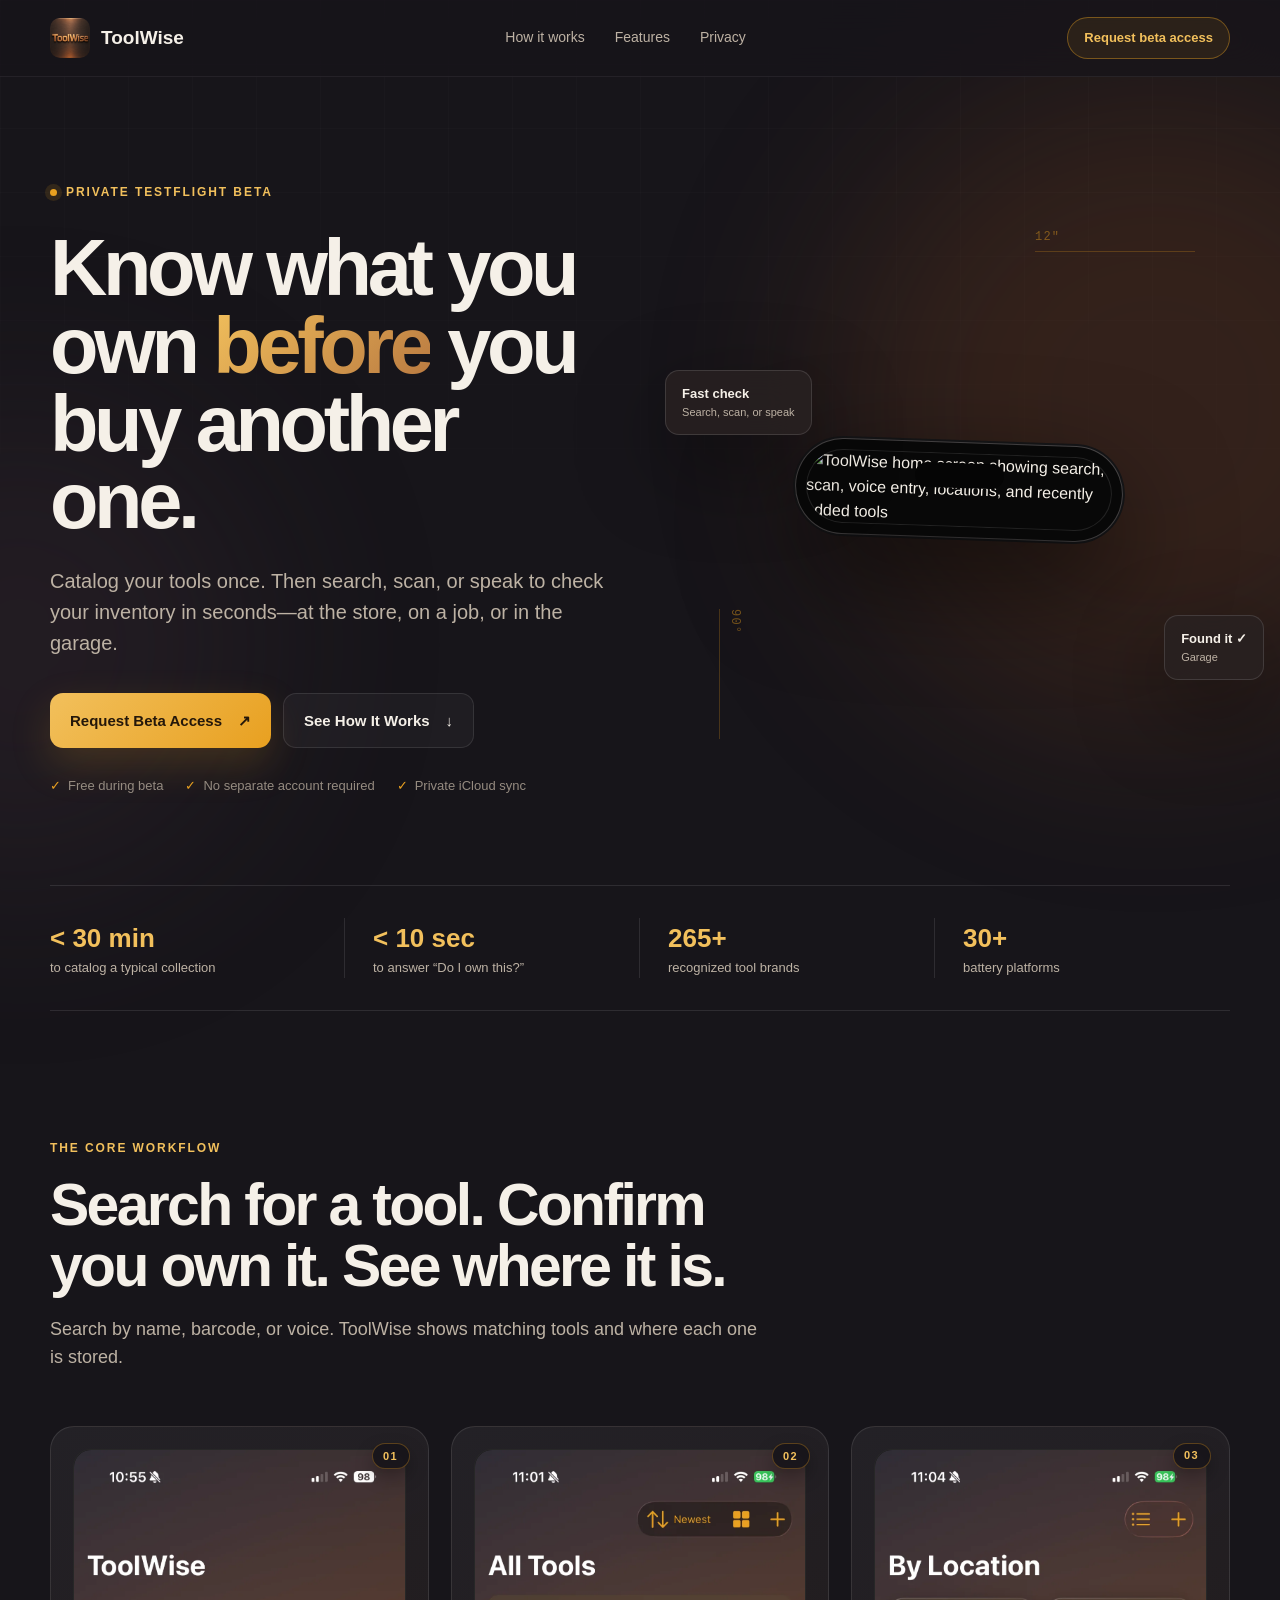
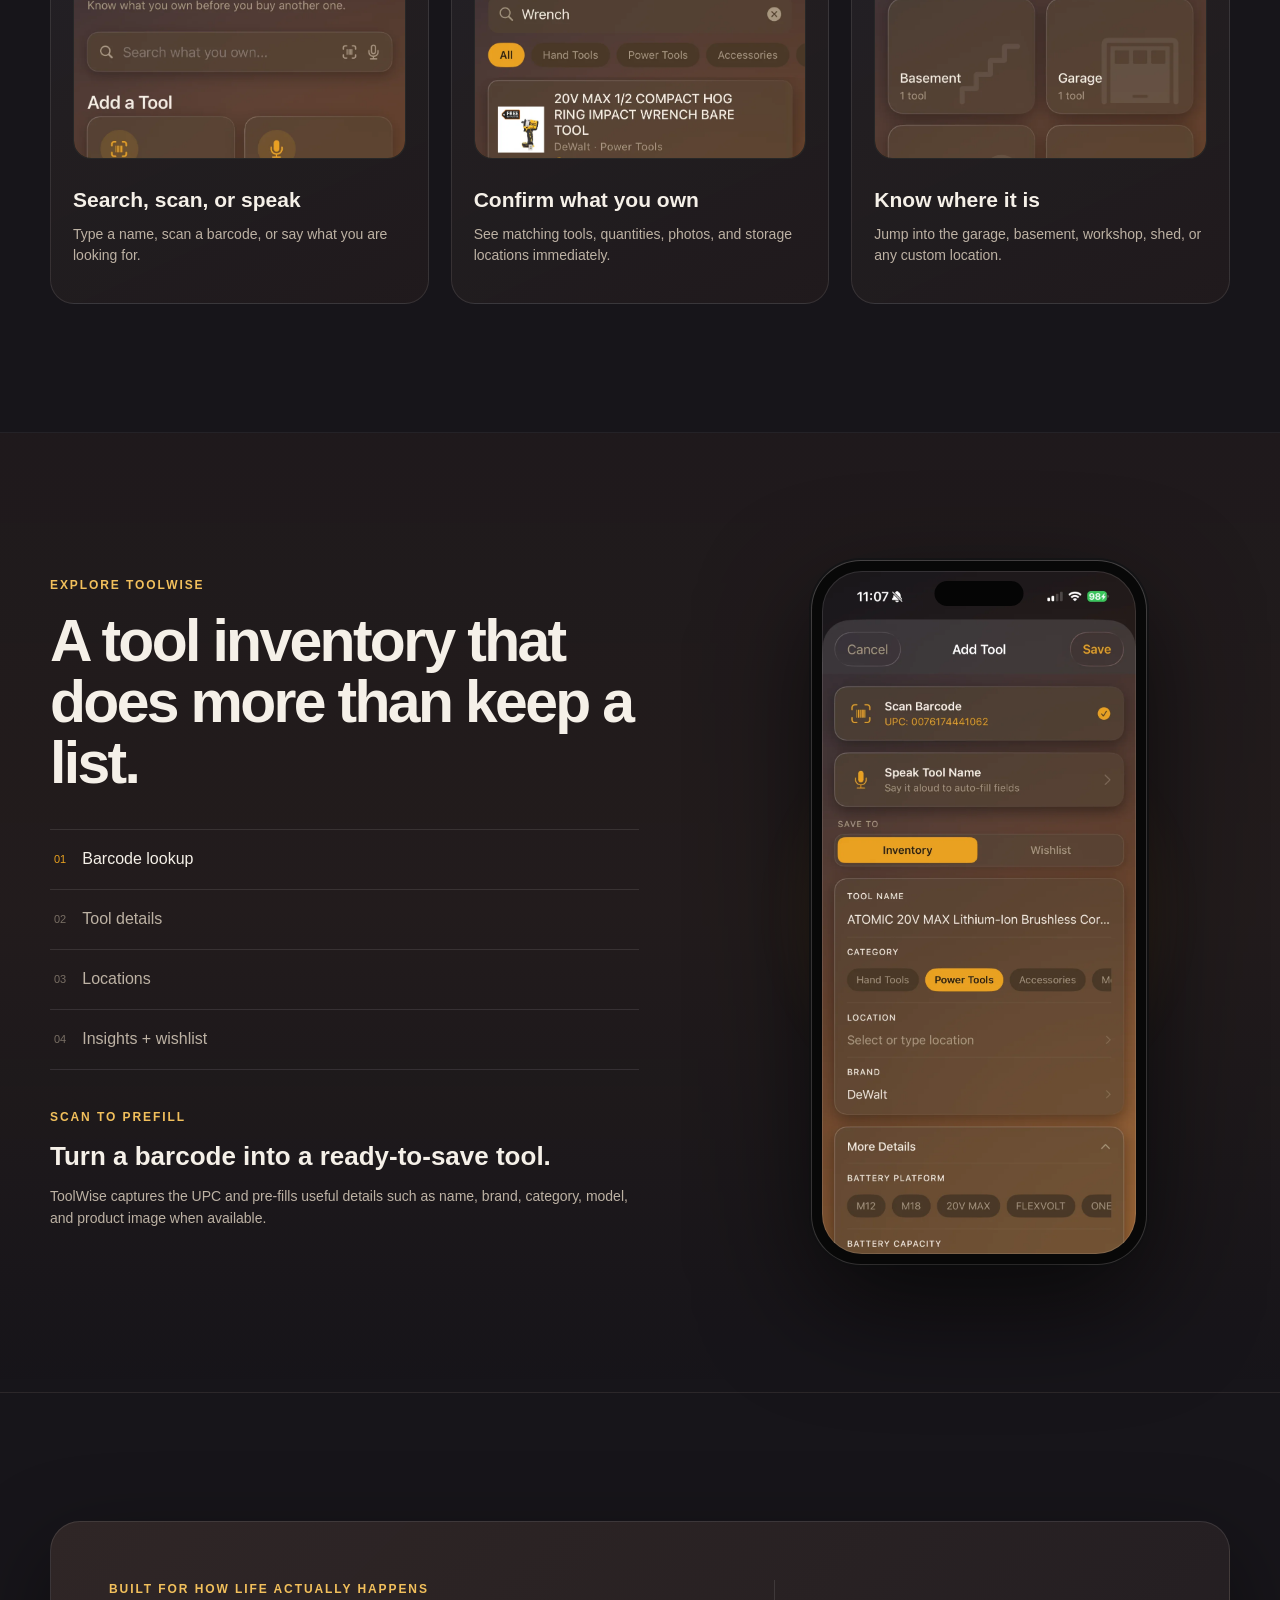
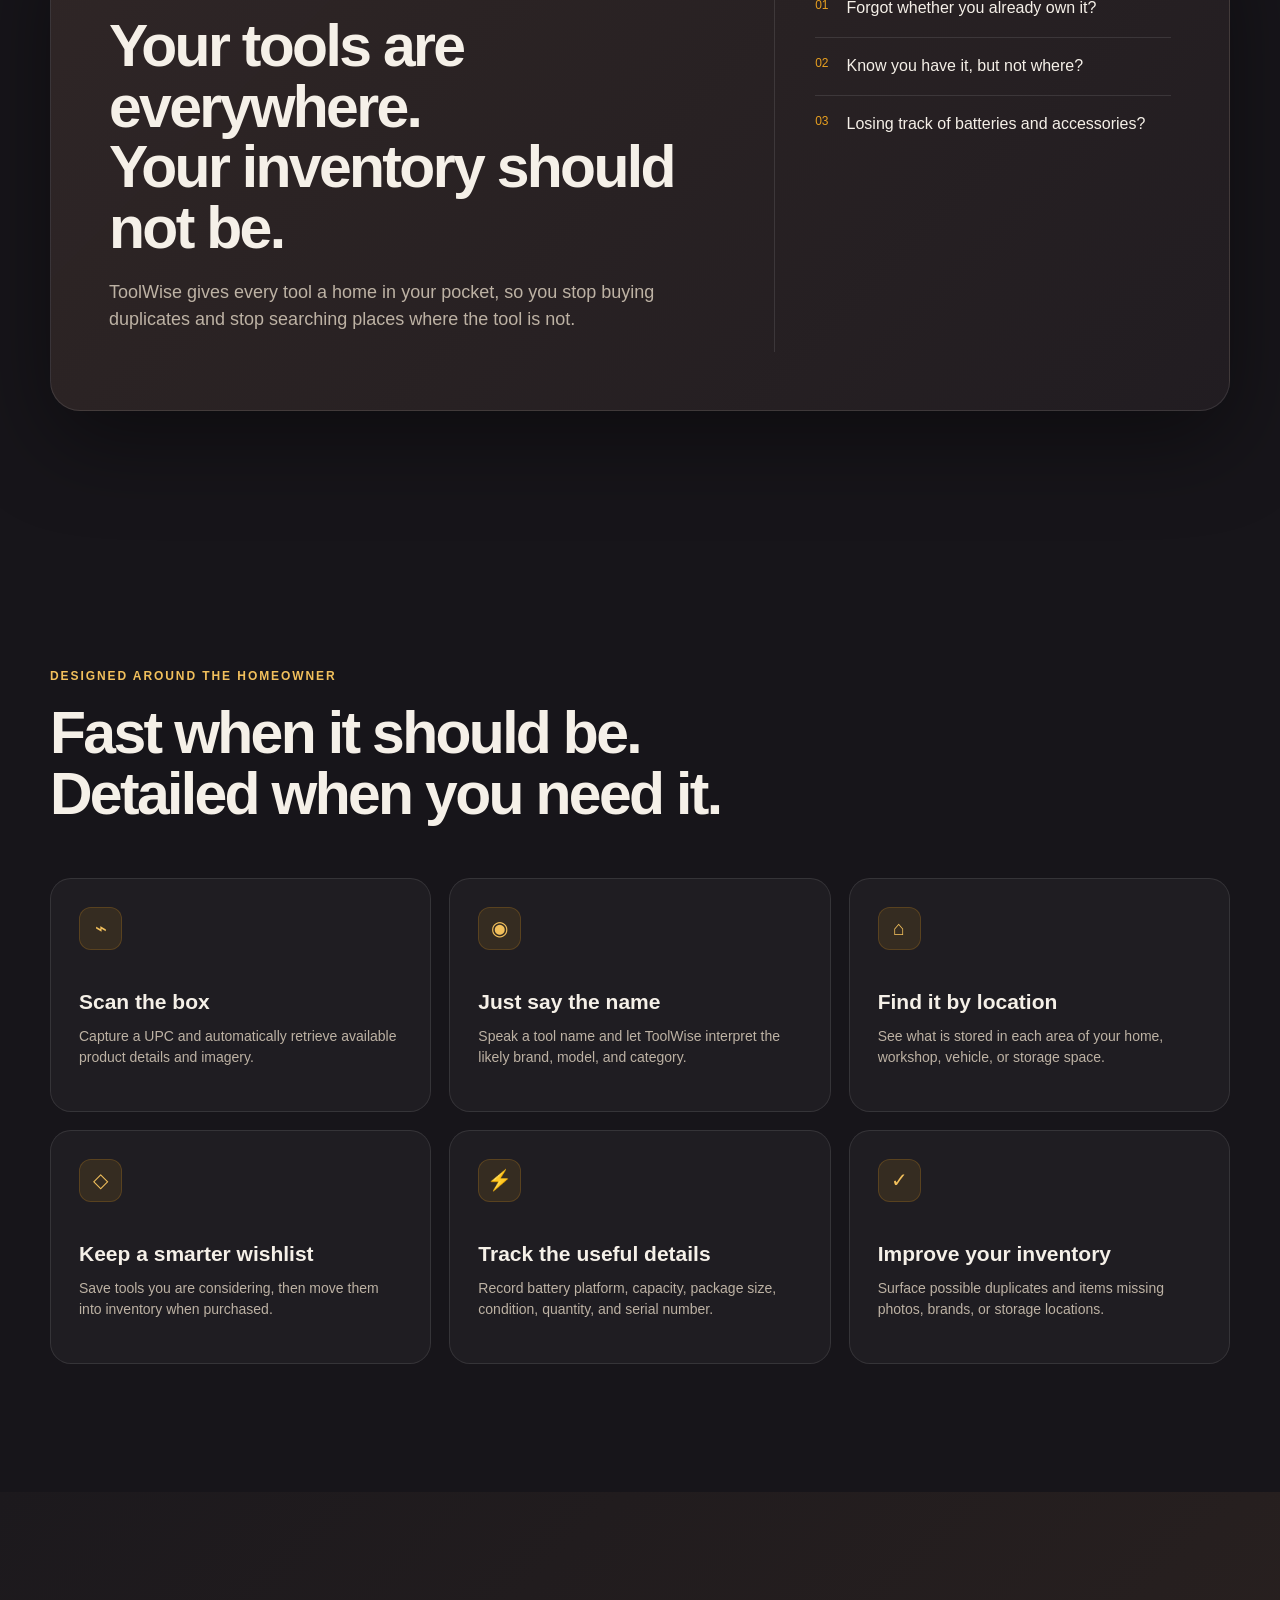
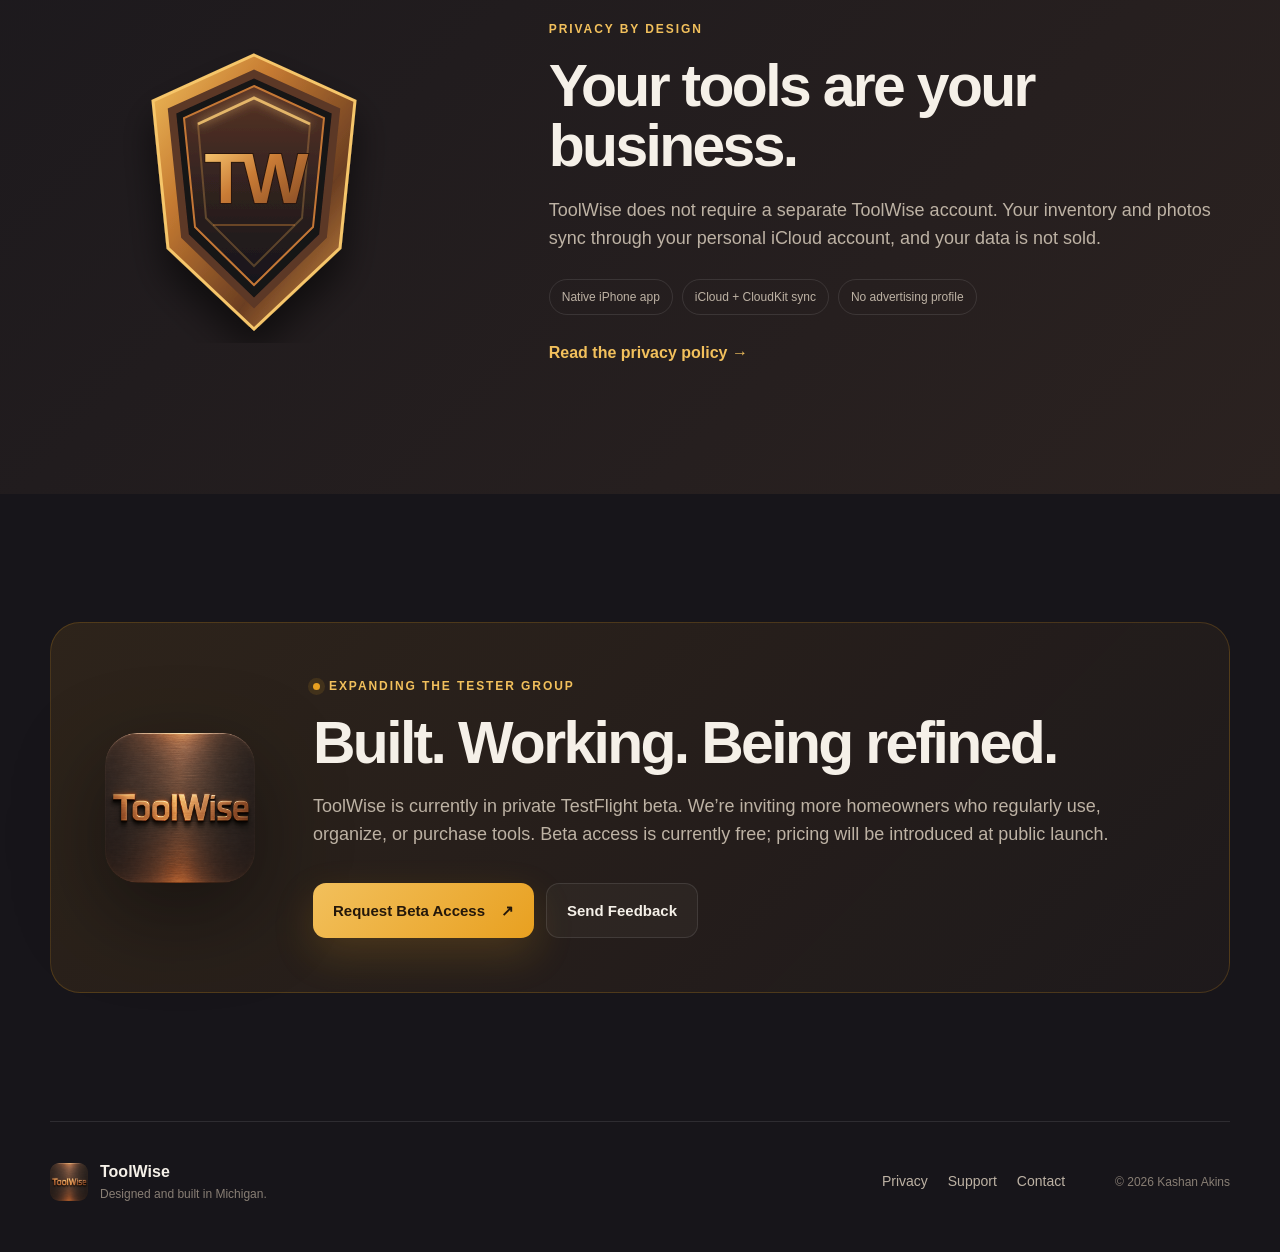
==== commit ab85ecf8: "Use PNG Home screen in hero" ====
--- a/index.html
+++ b/index.html
@@ -43,7 +43,7 @@
       </div>
       <div class="hero-visual reveal">
         <div class="measurement top">12″</div><div class="measurement side">90°</div>
-        <div class="phone hero-phone"><div class="phone-notch"></div><img src="assets/screen-50.webp" alt="ToolWise home screen showing search, scan, voice entry, locations, and recently added tools"></div>
+        <div class="phone hero-phone"><div class="phone-notch"></div><img src="assets/screen-home-latest.png" alt="ToolWise home screen showing search, scan, voice entry, locations, and recently added tools"></div>
         <div class="floating-card card-search"><b>Fast check</b><span>Search, scan, or speak</span></div>
         <div class="floating-card card-location"><b>Found it ✓</b><span>Garage</span></div>
       </div>
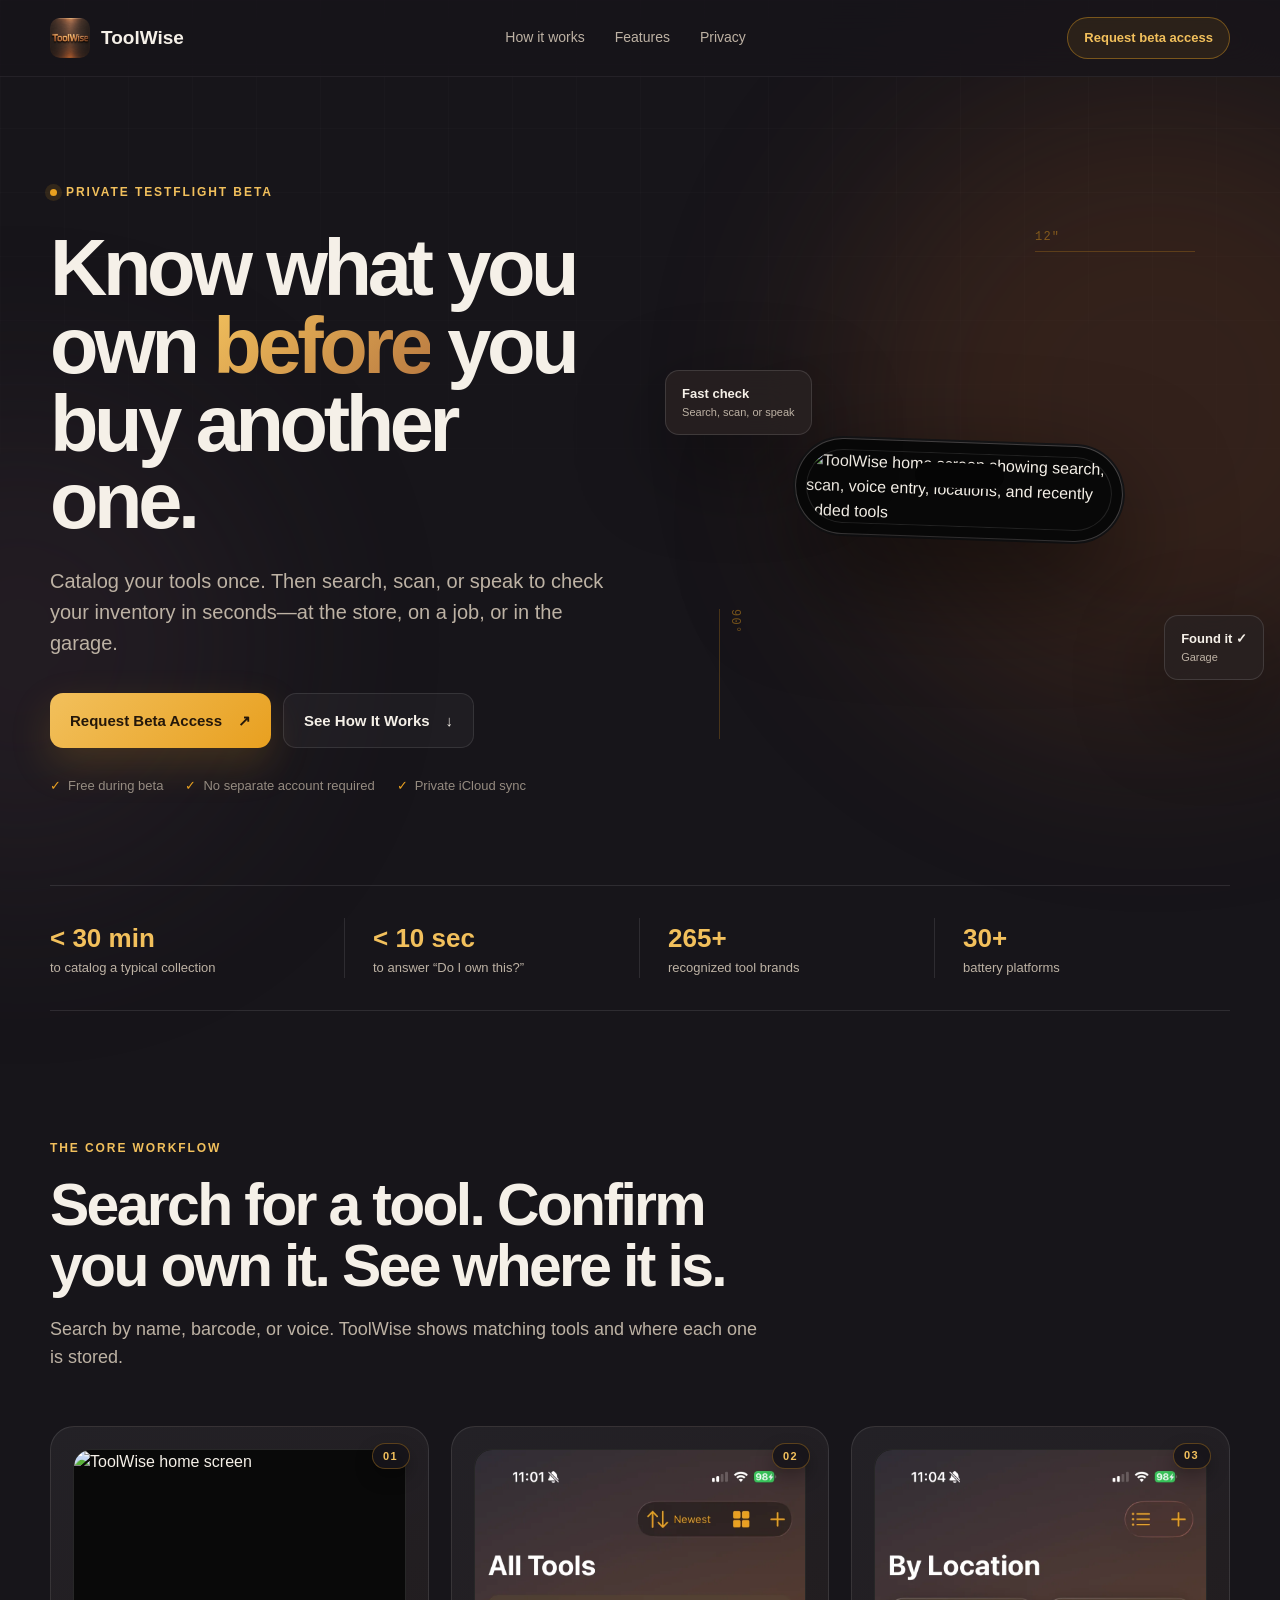
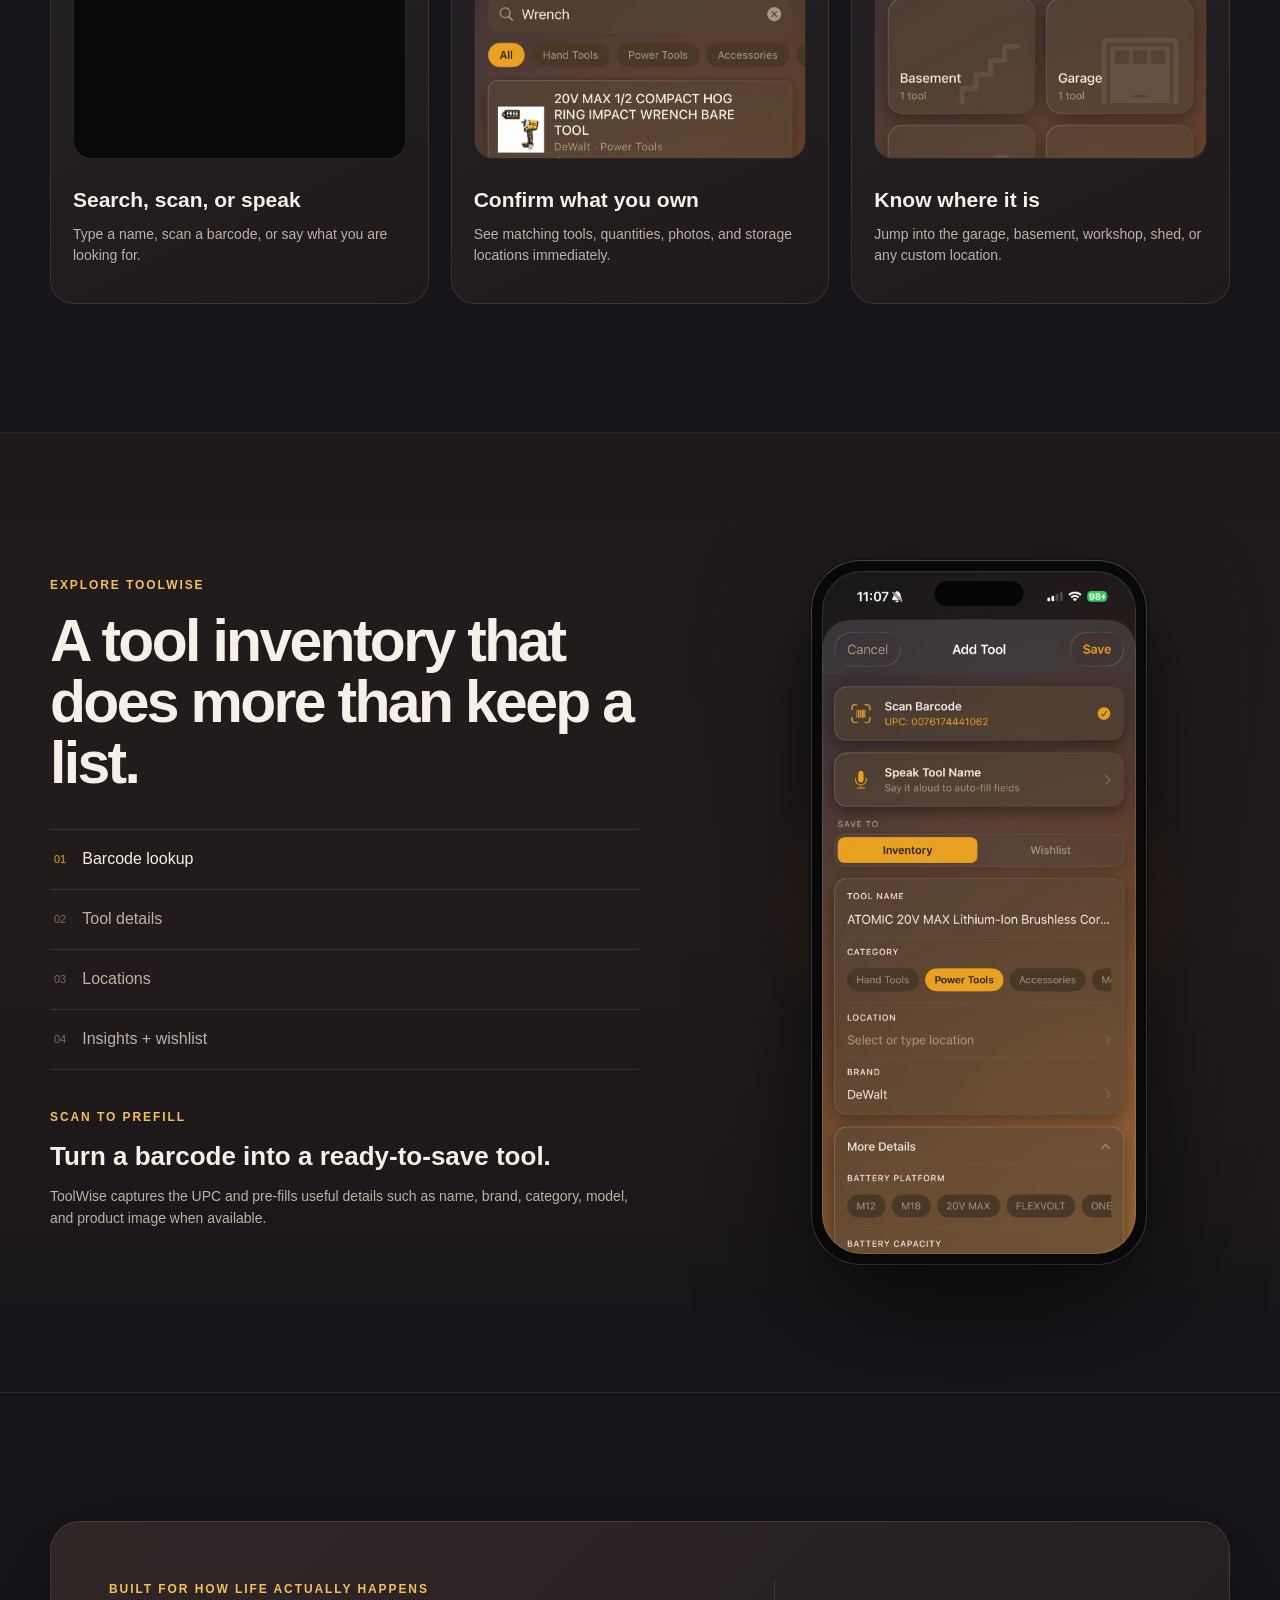
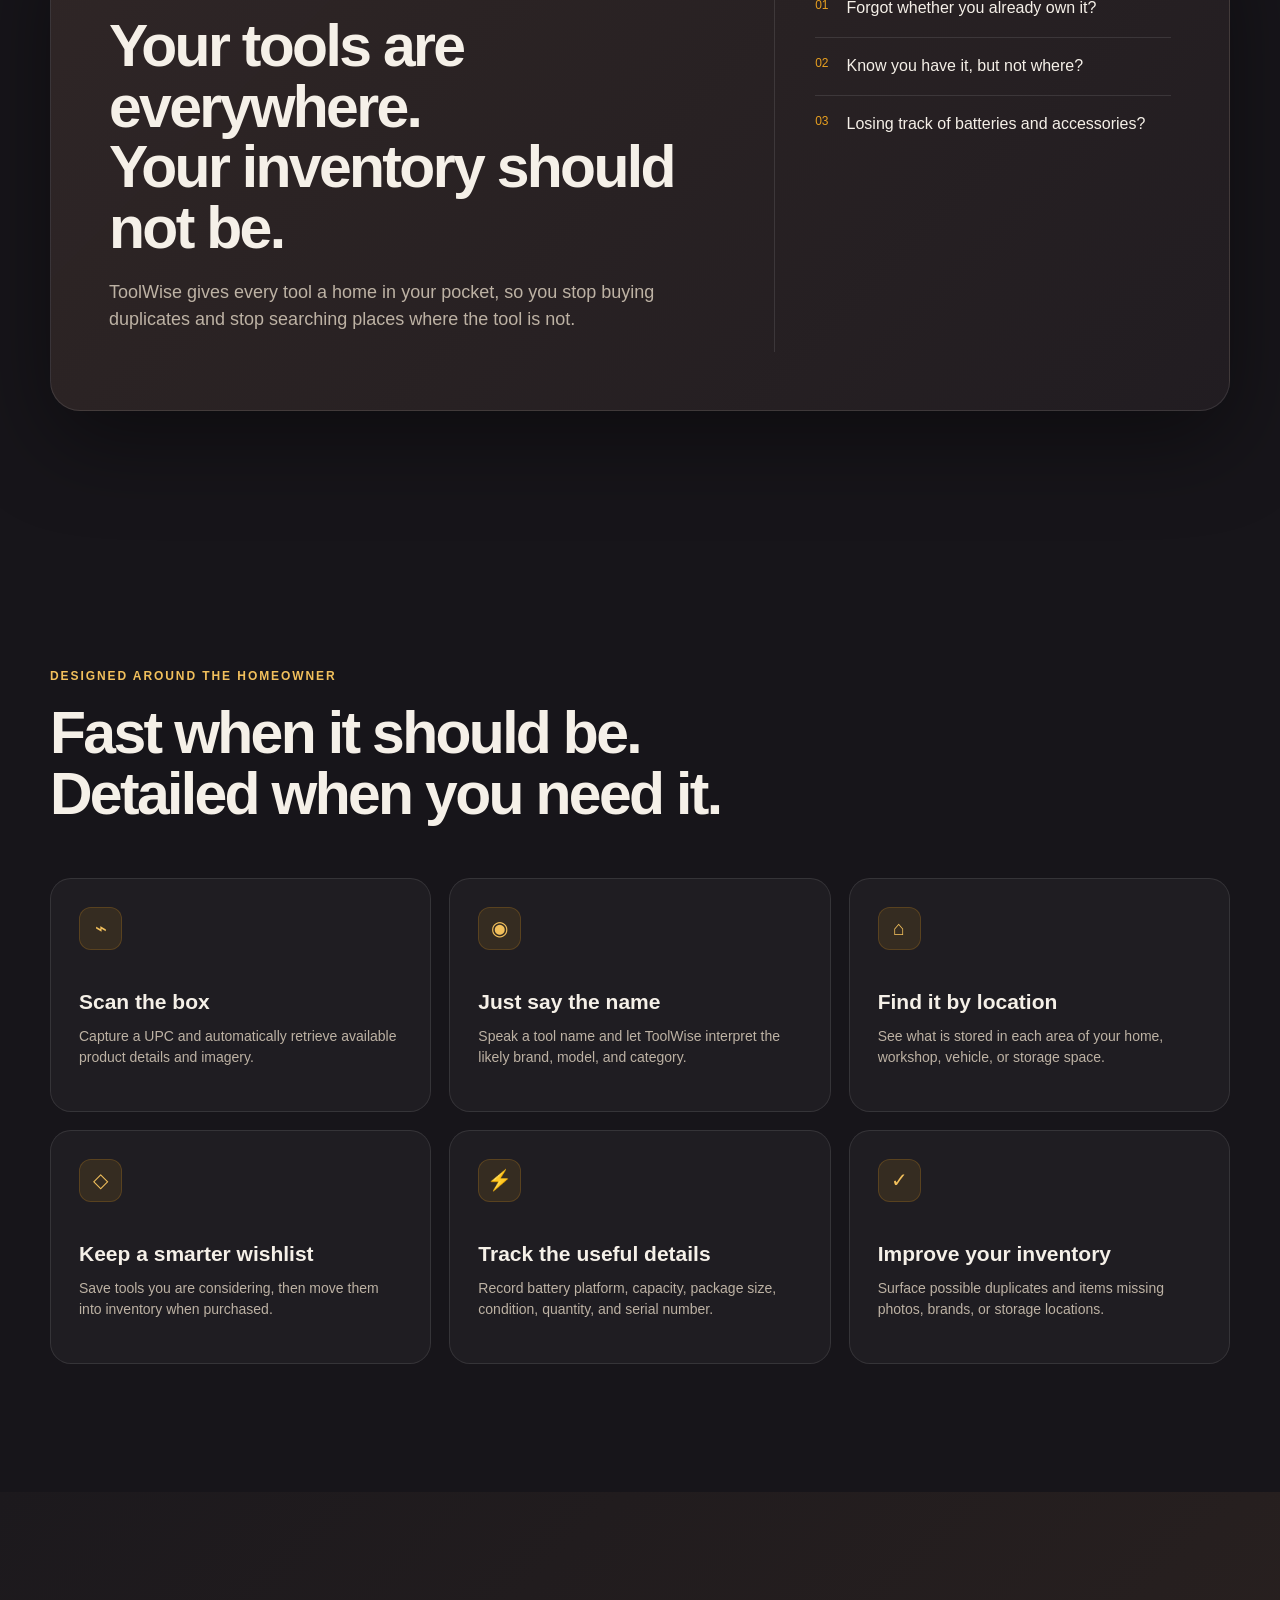
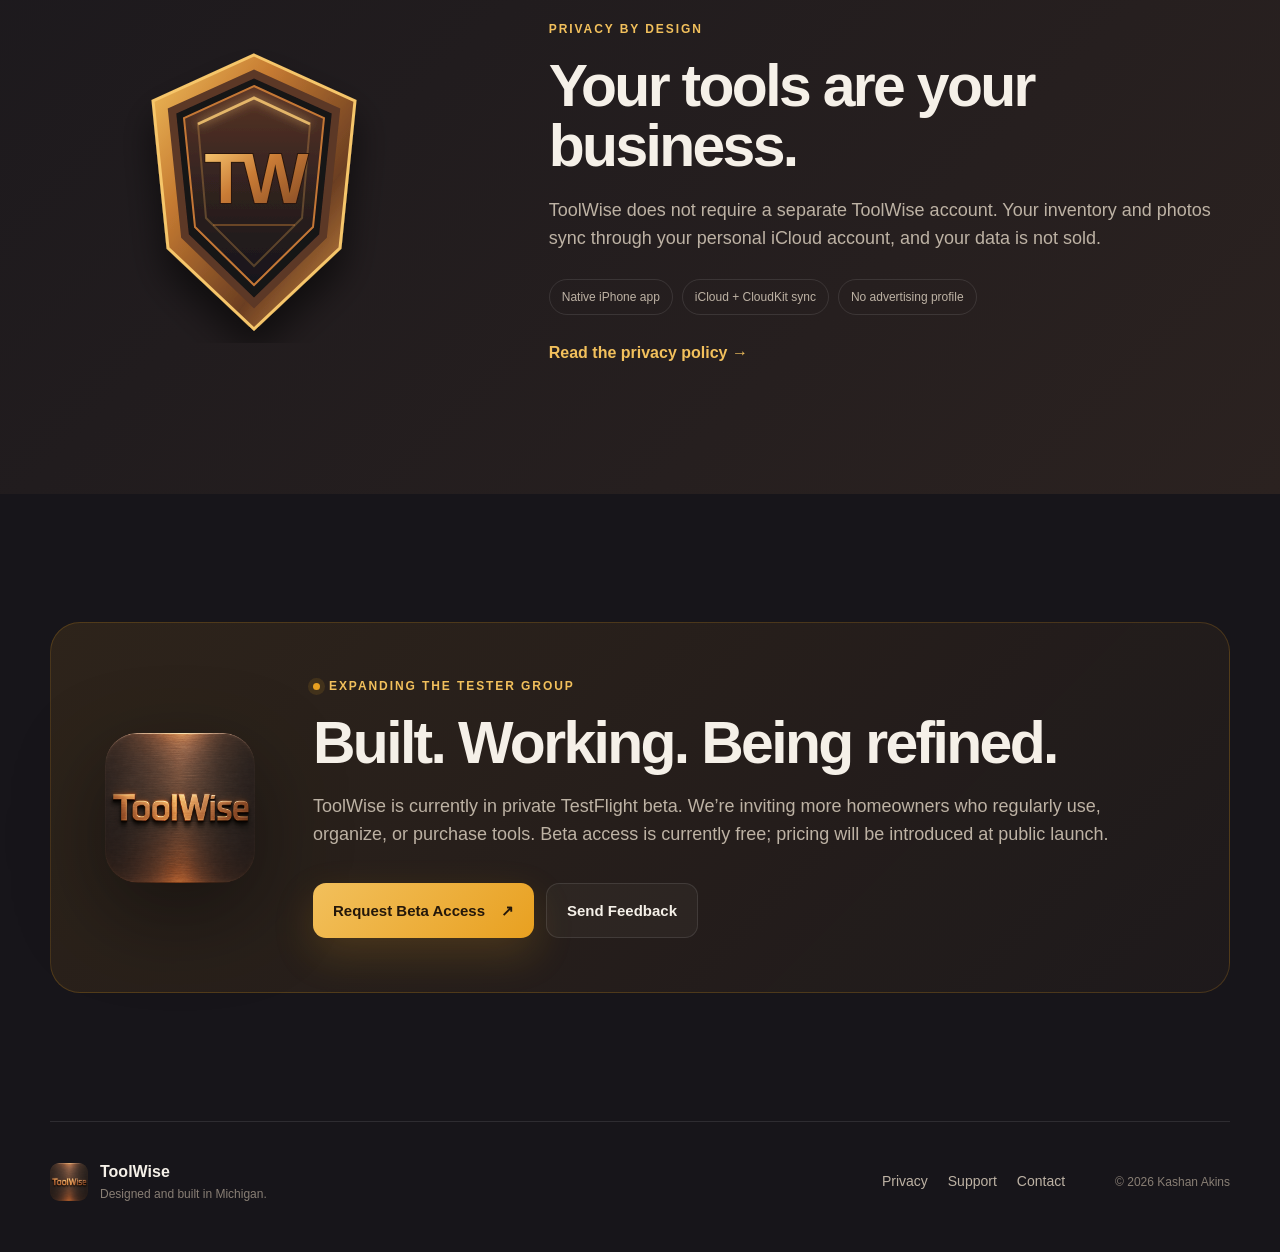
==== commit 53aaf045: "Use latest Home screen image in workflow step" ====
--- a/index.html
+++ b/index.html
@@ -59,7 +59,7 @@
     <section class="story section shell" id="how">
       <div class="section-heading reveal"><div class="kicker">The core workflow</div><h2>Search for a tool. Confirm you own it. See where it is.</h2><p>Search by name, barcode, or voice. ToolWise shows matching tools and where each one is stored.</p></div>
       <div class="steps">
-        <article class="step reveal"><span class="step-number">01</span><div class="mini-phone"><img src="assets/screen-50.webp" alt="ToolWise home screen"></div><h3>Search, scan, or speak</h3><p>Type a name, scan a barcode, or say what you are looking for.</p></article>
+        <article class="step reveal"><span class="step-number">01</span><div class="mini-phone"><img src="assets/screen-home-latest.png" alt="ToolWise home screen"></div><h3>Search, scan, or speak</h3><p>Type a name, scan a barcode, or say what you are looking for.</p></article>
         <article class="step reveal"><span class="step-number">02</span><div class="mini-phone"><img src="assets/screen-51.webp" alt="ToolWise search results for wrench"></div><h3>Confirm what you own</h3><p>See matching tools, quantities, photos, and storage locations immediately.</p></article>
         <article class="step reveal"><span class="step-number">03</span><div class="mini-phone"><img src="assets/screen-53.webp" alt="ToolWise location view"></div><h3>Know where it is</h3><p>Jump into the garage, basement, workshop, shed, or any custom location.</p></article>
       </div>
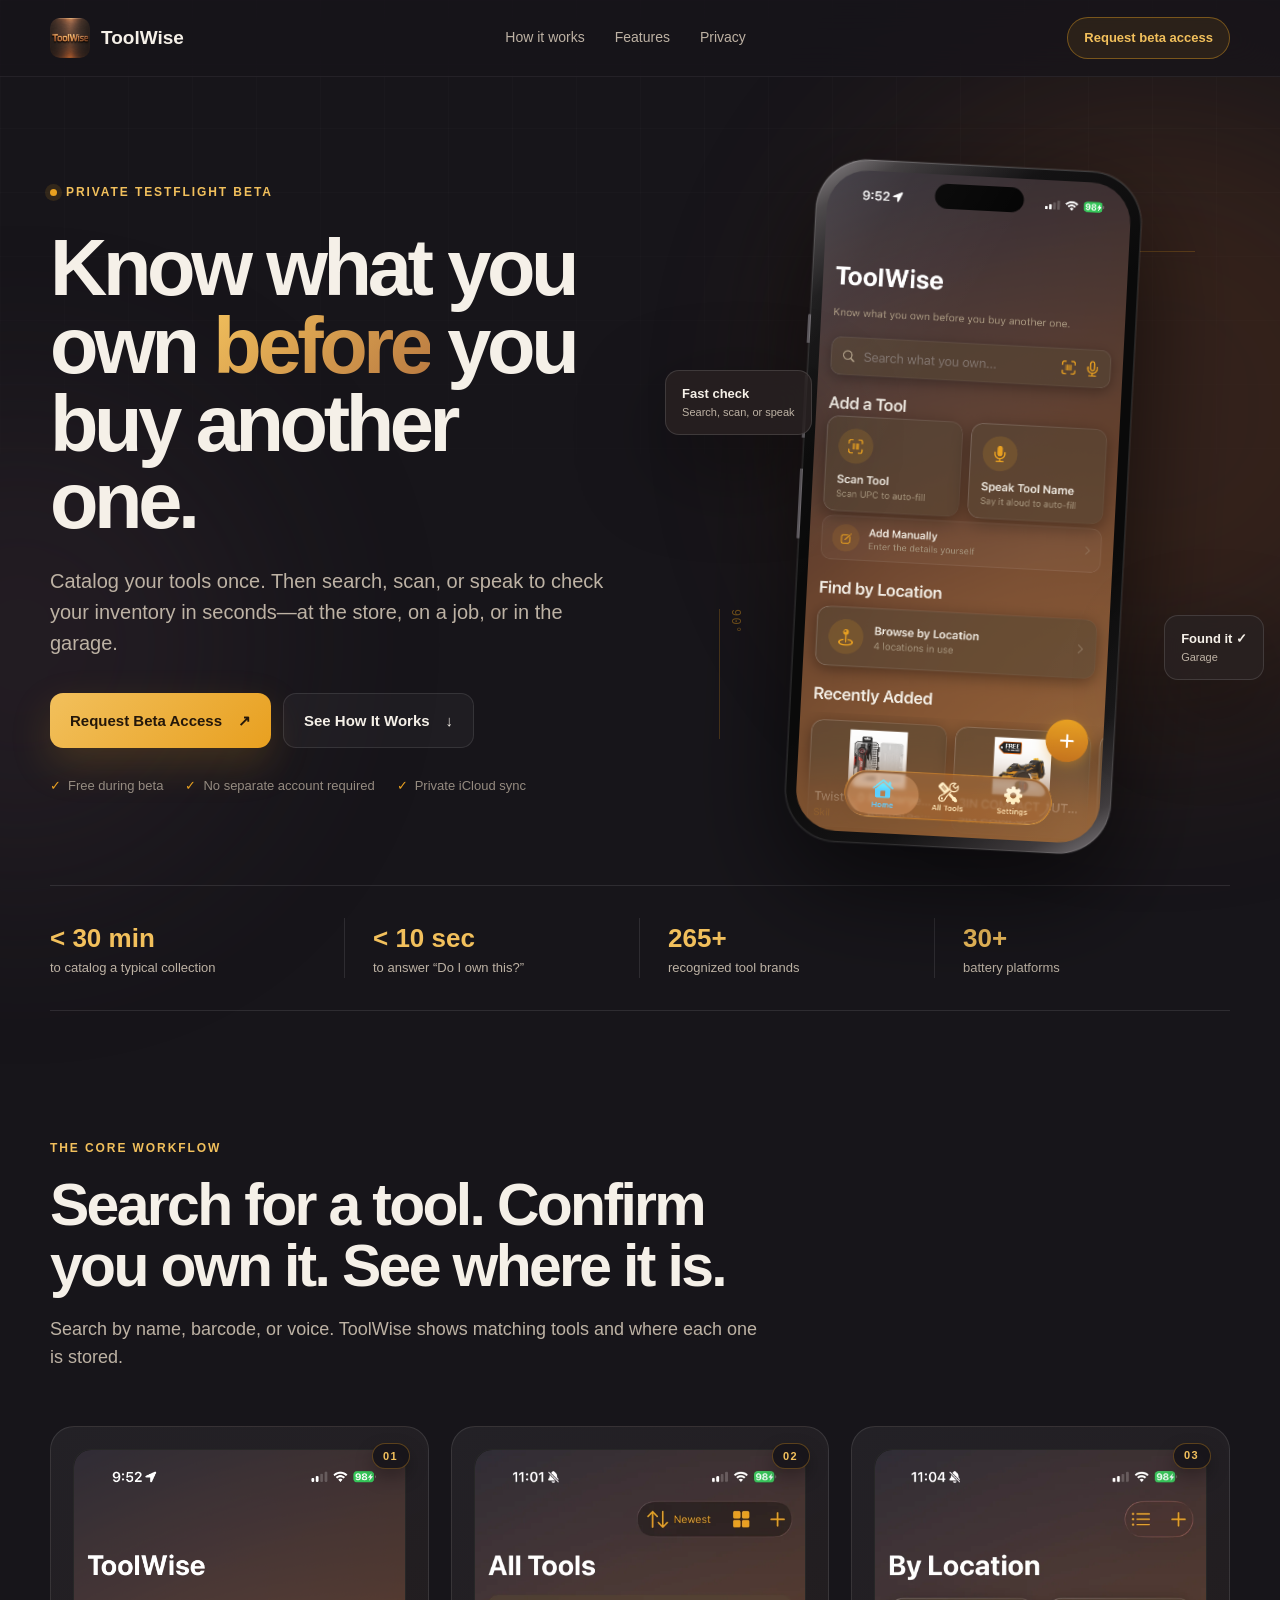
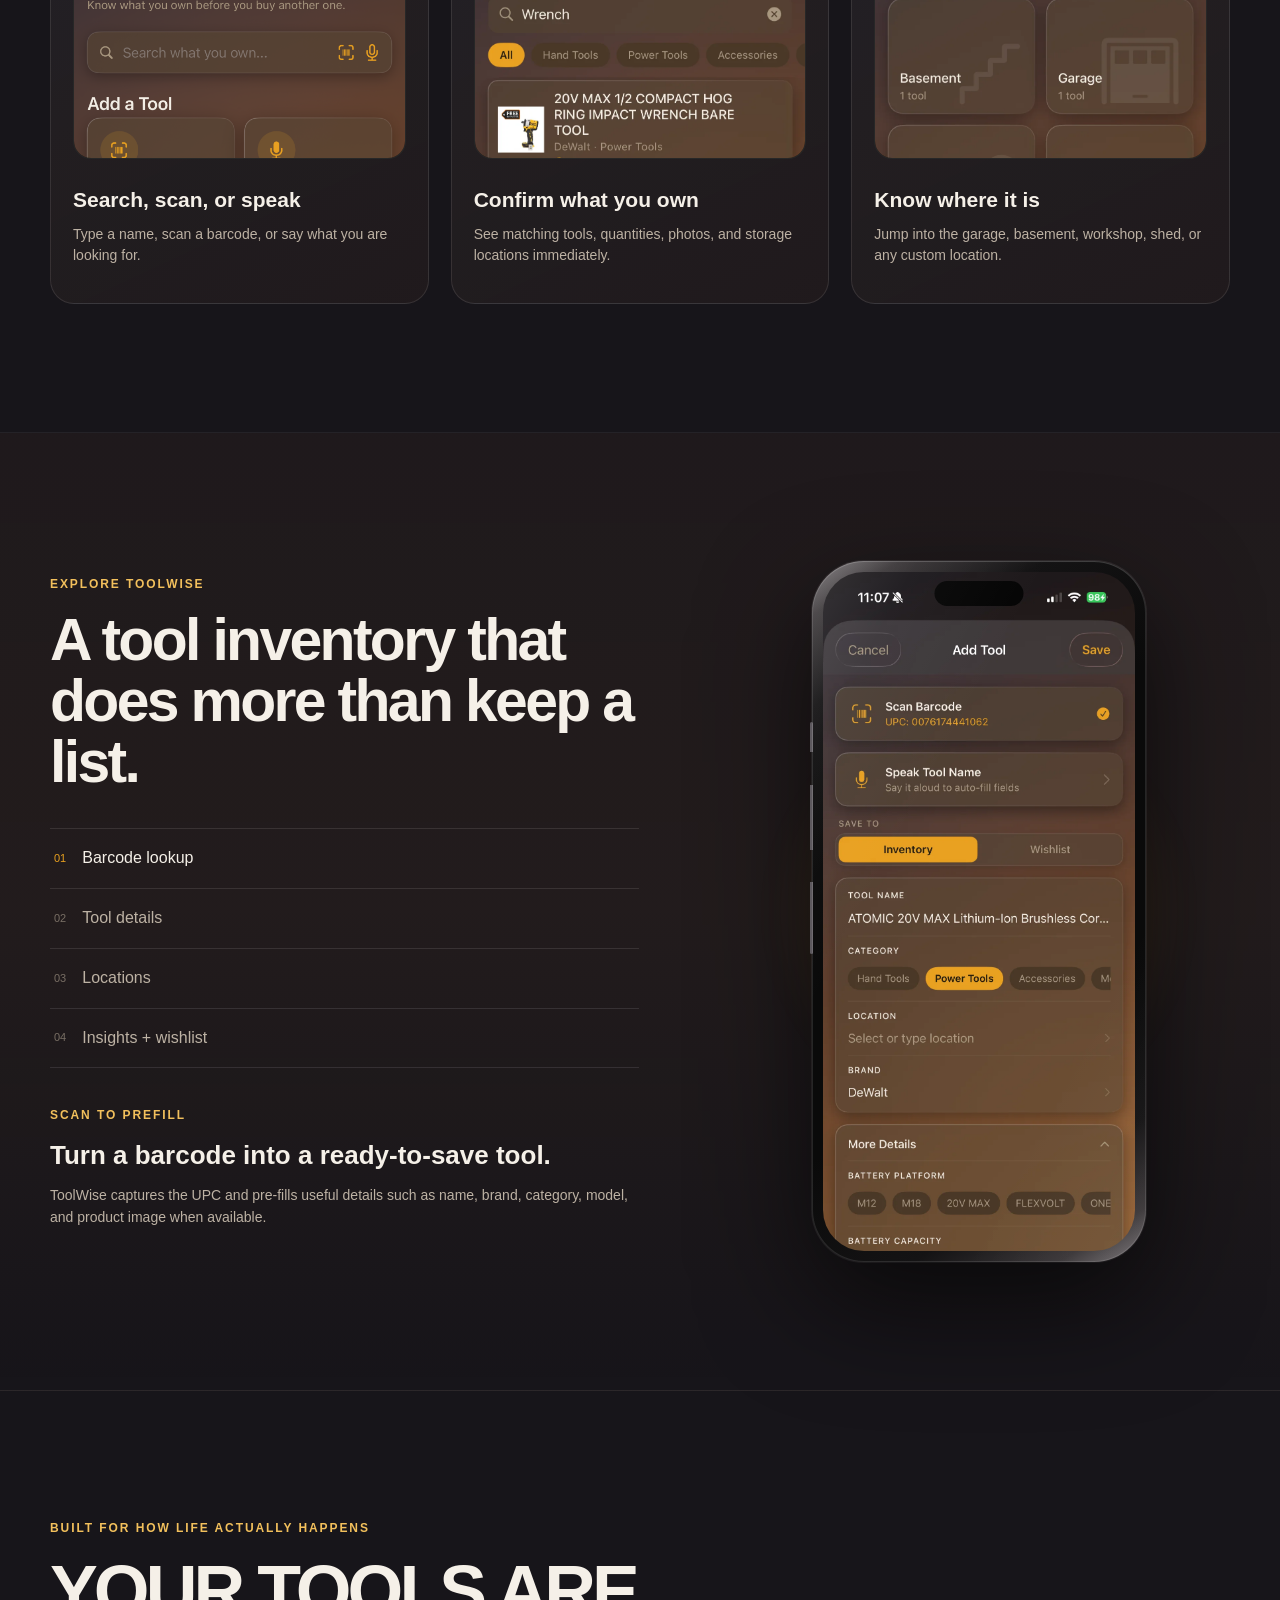
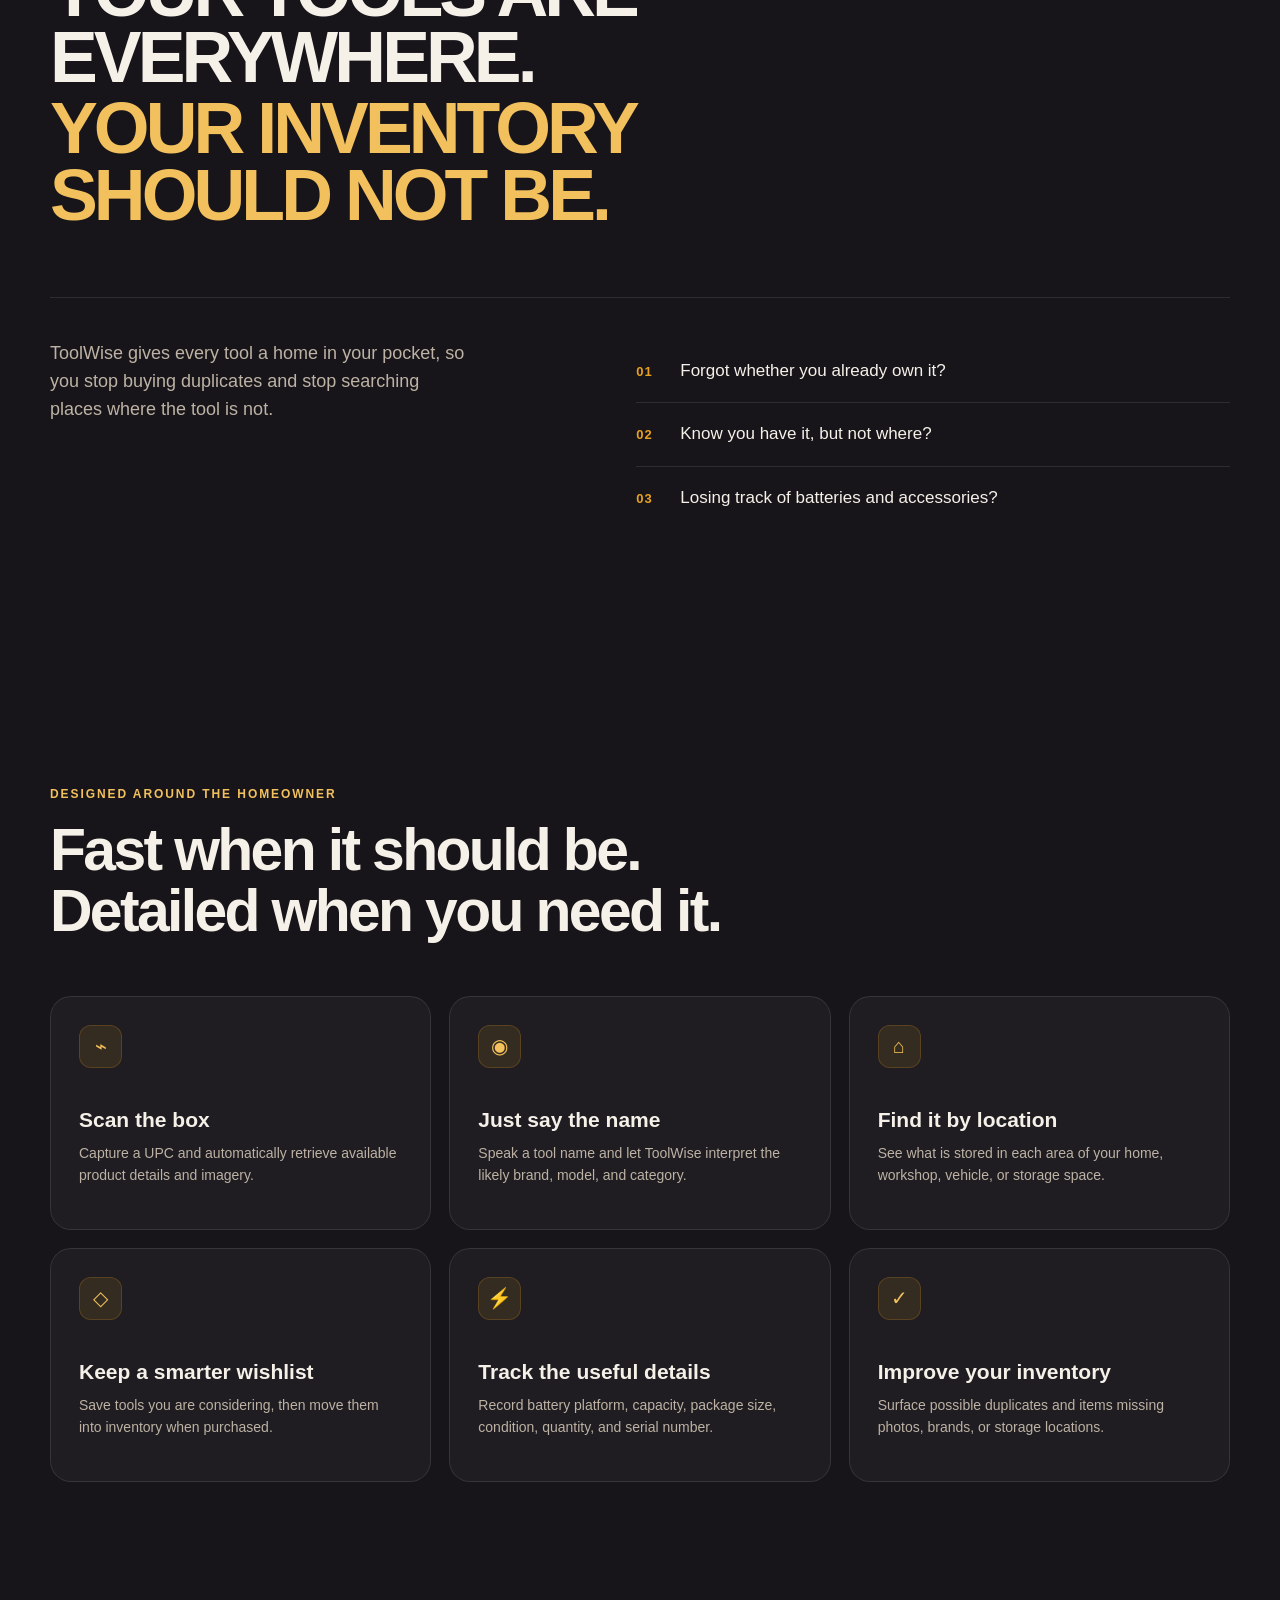
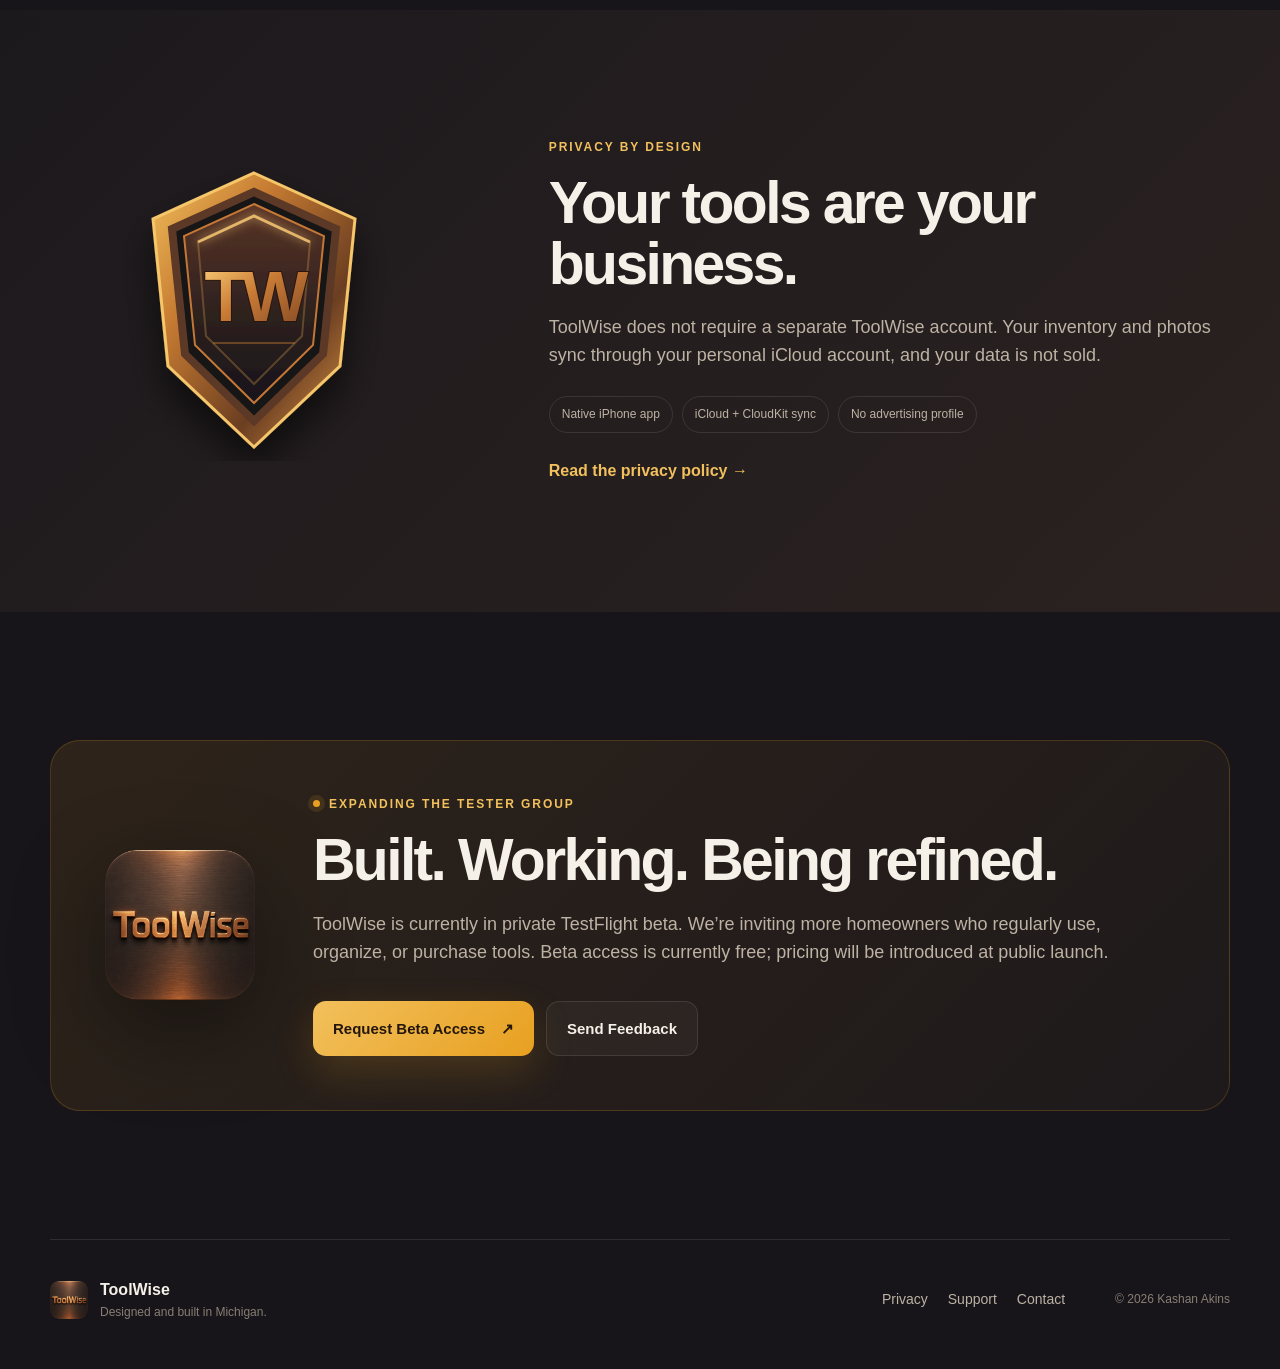
==== commit e7c514eb: "Restyle problem section as an oversized type moment Strip the panel's card chrome so the headline ow" ====
--- a/index.html
+++ b/index.html
@@ -43,7 +43,7 @@
       </div>
       <div class="hero-visual reveal">
         <div class="measurement top">12″</div><div class="measurement side">90°</div>
-        <div class="phone hero-phone"><div class="phone-notch"></div><img src="assets/screen-home-latest.png" alt="ToolWise home screen showing search, scan, voice entry, locations, and recently added tools"></div>
+        <div class="phone-stage"><div class="phone hero-phone"><div class="phone-notch"></div><img src="assets/screen-home-latest.png" alt="ToolWise home screen showing search, scan, voice entry, locations, and recently added tools"></div></div>
         <div class="floating-card card-search"><b>Fast check</b><span>Search, scan, or speak</span></div>
         <div class="floating-card card-location"><b>Found it ✓</b><span>Garage</span></div>
       </div>
@@ -83,8 +83,14 @@
 
     <section class="problem section shell">
       <div class="problem-panel reveal">
-        <div><div class="kicker">Built for how life actually happens</div><h2>Your tools are everywhere.<br>Your inventory should not be.</h2><p>ToolWise gives every tool a home in your pocket, so you stop buying duplicates and stop searching places where the tool is not.</p></div>
-        <div class="pain-list"><div><span>01</span><p>Forgot whether you already own it?</p></div><div><span>02</span><p>Know you have it, but not where?</p></div><div><span>03</span><p>Losing track of batteries and accessories?</p></div></div>
+        <div class="problem-head">
+          <div class="kicker">Built for how life actually happens</div>
+          <h2 class="mega"><span class="line"><span>Your tools are everywhere.</span></span><span class="line alt"><span>Your inventory should not be.</span></span></h2>
+        </div>
+        <div class="problem-body">
+          <p>ToolWise gives every tool a home in your pocket, so you stop buying duplicates and stop searching places where the tool is not.</p>
+          <div class="pain-list"><div><span>01</span><p>Forgot whether you already own it?</p></div><div><span>02</span><p>Know you have it, but not where?</p></div><div><span>03</span><p>Losing track of batteries and accessories?</p></div></div>
+        </div>
       </div>
     </section>
 
--- a/styles.css
+++ b/styles.css
@@ -1 +1,55 @@
-:root{--bg:#17151a;--surface:#211d22;--surface2:#2a2221;--copper:#b87840;--deep:#6b4530;--amber:#e8a020;--amber2:#f2c05c;--ivory:#f5f0e8;--muted:#bdb2a4;--line:rgba(255,255,255,.1);--shadow:0 30px 90px rgba(0,0,0,.42)}*{box-sizing:border-box}html{scroll-behavior:smooth}body{margin:0;background:var(--bg);color:var(--ivory);font-family:-apple-system,BlinkMacSystemFont,"SF Pro Display","Helvetica Neue",Arial,sans-serif;line-height:1.55;overflow-x:hidden}body:before{content:"";position:fixed;inset:0;pointer-events:none;background-image:linear-gradient(rgba(255,255,255,.018) 1px,transparent 1px),linear-gradient(90deg,rgba(255,255,255,.018) 1px,transparent 1px);background-size:64px 64px;mask-image:linear-gradient(to bottom,black,transparent 72%);z-index:-2}.ambient{position:fixed;border-radius:50%;filter:blur(100px);opacity:.22;z-index:-3}.ambient-one{width:650px;height:650px;background:#9a5020;right:-200px;top:80px}.ambient-two{width:480px;height:480px;background:#4d3843;left:-220px;top:45%}.shell{width:min(1180px,calc(100% - 40px));margin-inline:auto}.skip-link{position:fixed;left:12px;top:-60px;background:var(--amber);color:#1a1510;padding:10px 16px;z-index:100}.skip-link:focus{top:12px}.site-header{position:sticky;top:0;z-index:30;background:rgba(23,21,26,.7);backdrop-filter:blur(22px);border-bottom:1px solid rgba(255,255,255,.06)}.nav{height:76px;display:flex;align-items:center;justify-content:space-between}.brand{display:flex;align-items:center;gap:11px;color:var(--ivory);text-decoration:none;font-size:19px;font-weight:750}.brand img{border-radius:10px}.nav-links{display:flex;gap:30px}.nav-links a,.footer a{color:var(--muted);text-decoration:none;font-size:14px}.nav-links a:hover,.footer a:hover{color:var(--ivory)}.beta-pill{border:1px solid rgba(232,160,32,.42);background:rgba(232,160,32,.09);color:var(--amber2);text-decoration:none;padding:10px 16px;border-radius:999px;font-size:13px;font-weight:700}.hero{min-height:790px;padding:88px 0 70px;display:grid;grid-template-columns:1.02fr .98fr;gap:72px;align-items:center}.hero-copy{position:relative;z-index:2}.eyebrow,.kicker{text-transform:uppercase;letter-spacing:.16em;font-weight:750;font-size:12px;color:var(--amber2)}.eyebrow{display:flex;align-items:center;gap:9px}.eyebrow span{width:7px;height:7px;background:var(--amber);border-radius:50%;box-shadow:0 0 0 5px rgba(232,160,32,.13)}h1,h2,h3,p{margin-top:0}h1{font-size:clamp(54px,6.2vw,88px);line-height:.98;letter-spacing:-.055em;margin:27px 0 26px;max-width:760px}h1 em{font-style:normal;background:linear-gradient(135deg,var(--amber2),var(--copper));background-clip:text;color:transparent}.hero-lede{color:var(--muted);font-size:20px;max-width:620px}.cta-row{display:flex;gap:12px;flex-wrap:wrap;margin-top:34px}.button{display:inline-flex;align-items:center;justify-content:center;gap:16px;border-radius:13px;padding:15px 20px;text-decoration:none;font-weight:750;font-size:15px;transition:.2s transform,.2s box-shadow}.button:hover{transform:translateY(-2px)}.primary{background:linear-gradient(135deg,var(--amber2),var(--amber));color:#24170a;box-shadow:0 16px 40px rgba(232,160,32,.18)}.secondary{border:1px solid var(--line);color:var(--ivory);background:rgba(255,255,255,.035)}.trust-row{display:flex;gap:22px;flex-wrap:wrap;margin-top:28px;color:#958b80;font-size:13px}.trust-row span:before{content:"✓";color:var(--amber);margin-right:7px}.hero-visual{height:650px;position:relative;display:grid;place-items:center}.phone{position:relative;border-radius:49px;background:#080808;padding:10px;box-shadow:0 40px 110px rgba(0,0,0,.62),0 0 0 1px #4d4a4b,0 0 0 3px #171719;overflow:hidden}.phone:after{content:"";position:absolute;inset:10px;border-radius:40px;box-shadow:inset 0 0 0 1px rgba(255,255,255,.11);pointer-events:none}.phone img{display:block;width:100%;border-radius:40px}.hero-phone{width:326px;transform:rotate(2deg);animation:float 5s ease-in-out infinite}.phone-notch{position:absolute;z-index:2;top:20px;left:50%;transform:translateX(-50%);width:89px;height:25px;border-radius:20px;background:#050505}.measurement{position:absolute;color:rgba(232,160,32,.45);font:12px ui-monospace,SFMono-Regular,Menlo,monospace;letter-spacing:.1em}.measurement:after{content:"";display:block;background:rgba(232,160,32,.24)}.measurement.top{top:65px;right:35px}.measurement.top:after{width:160px;height:1px;margin-top:7px}.measurement.side{left:32px;bottom:76px;writing-mode:vertical-rl}.measurement.side:after{height:130px;width:1px;margin-right:8px}.floating-card{position:absolute;background:rgba(41,34,33,.82);backdrop-filter:blur(20px);border:1px solid rgba(255,255,255,.12);border-radius:14px;padding:13px 16px;box-shadow:var(--shadow);display:flex;flex-direction:column}.floating-card b{font-size:13px}.floating-card span{color:var(--muted);font-size:11px}.card-search{left:-22px;top:205px}.card-location{right:-34px;bottom:135px}.numbers{display:grid;grid-template-columns:repeat(4,1fr);border-top:1px solid var(--line);border-bottom:1px solid var(--line);padding:32px 0}.numbers div{padding:0 28px;border-right:1px solid var(--line)}.numbers div:first-child{padding-left:0}.numbers div:last-child{border:0}.numbers strong{display:block;color:var(--amber2);font-size:26px}.numbers span{display:block;color:var(--muted);font-size:13px}.section{padding:128px 0}.section-heading{max-width:710px;margin-bottom:54px}.section-heading h2,.privacy h2,.problem h2,.beta h2,.showcase h2{font-size:clamp(38px,4.6vw,62px);line-height:1.03;letter-spacing:-.045em;margin:17px 0 20px}.section-heading p,.showcase-copy>p,.privacy p,.problem-panel>div>p,.beta p{color:var(--muted);font-size:18px}.steps{display:grid;grid-template-columns:repeat(3,1fr);gap:22px}.step{position:relative;background:linear-gradient(155deg,rgba(255,255,255,.055),rgba(107,69,48,.11));border:1px solid var(--line);border-radius:24px;padding:22px;overflow:hidden}.step-number{position:absolute;right:18px;top:16px;z-index:3;display:inline-flex;align-items:center;justify-content:center;min-width:38px;height:26px;padding:0 9px;border:1px solid rgba(232,160,32,.32);border-radius:999px;background:rgba(23,21,26,.9);backdrop-filter:blur(10px);-webkit-backdrop-filter:blur(10px);box-shadow:0 8px 18px rgba(0,0,0,.28);font-size:11px;font-weight:750;color:var(--amber2);letter-spacing:.12em}.mini-phone{height:310px;overflow:hidden;border-radius:18px;background:#090909;margin-bottom:25px;border:1px solid rgba(255,255,255,.12)}.mini-phone img{width:100%;display:block;transform:none;transform-origin:top center}.step h3,.feature-card h3,.dynamic-copy h3{font-size:21px;margin-bottom:7px}.step p,.feature-card p,.dynamic-copy p{color:var(--muted);font-size:14px}.showcase{background:linear-gradient(180deg,rgba(107,69,48,.1),rgba(184,120,64,.07),transparent);border-top:1px solid rgba(255,255,255,.06);border-bottom:1px solid rgba(255,255,255,.06)}.showcase-grid{display:grid;grid-template-columns:1.08fr .92fr;align-items:center;gap:90px}.feature-tabs{margin:36px 0 30px;border-top:1px solid var(--line)}.feature-tab{width:100%;display:flex;gap:16px;align-items:center;text-align:left;color:var(--muted);background:none;border:0;border-bottom:1px solid var(--line);padding:17px 4px;font:inherit;cursor:pointer}.feature-tab span{font-size:11px;color:#796f65}.feature-tab.active{color:var(--ivory)}.feature-tab.active span{color:var(--amber)}.dynamic-copy{min-height:150px;padding-top:8px}.dynamic-copy h3{font-size:26px;margin:10px 0}.showcase-phone-wrap{display:grid;place-items:center;min-height:690px;position:relative}.showcase-phone-wrap:before{content:"";position:absolute;width:460px;height:460px;border-radius:50%;background:radial-gradient(circle,rgba(232,160,32,.2),transparent 66%);filter:blur(10px)}.showcase-phone{width:334px;z-index:1;transition:.25s opacity,.25s transform}.showcase-phone.changing{opacity:.2;transform:scale(.985)}.problem-panel{background:linear-gradient(135deg,rgba(50,40,39,.92),rgba(34,29,34,.95));border:1px solid var(--line);border-radius:30px;padding:58px;display:grid;grid-template-columns:1.2fr .8fr;gap:70px;box-shadow:var(--shadow)}.pain-list{border-left:1px solid var(--line);padding-left:40px}.pain-list div{display:flex;gap:18px;padding:16px 0;border-bottom:1px solid var(--line)}.pain-list div:last-child{border:0}.pain-list span{color:var(--amber);font-size:12px}.pain-list p{margin:0;font-size:16px}.feature-grid{display:grid;grid-template-columns:repeat(3,1fr);gap:18px}.feature-card{background:rgba(255,255,255,.035);border:1px solid var(--line);border-radius:21px;padding:28px;min-height:225px;transition:.25s transform,.25s background}.feature-card:hover{transform:translateY(-4px);background:rgba(184,120,64,.08)}.feature-icon{height:43px;width:43px;display:grid;place-items:center;background:rgba(232,160,32,.11);color:var(--amber2);border:1px solid rgba(232,160,32,.2);border-radius:12px;margin-bottom:36px;font-size:20px}.privacy{background:linear-gradient(135deg,#1c191d,#2b2220)}.privacy-grid{display:grid;grid-template-columns:.75fr 1.25fr;gap:90px;align-items:center}.privacy-mark{display:grid;place-items:center}.shield{width:240px;height:270px;clip-path:polygon(50% 0,90% 16%,84% 70%,50% 100%,16% 70%,10% 16%);background:linear-gradient(145deg,var(--amber2),var(--deep));display:grid;place-items:center;color:#2a190d;font-size:64px;font-weight:900;box-shadow:var(--shadow)}.privacy-points{display:flex;gap:9px;flex-wrap:wrap;margin:26px 0}.privacy-points span{border:1px solid var(--line);border-radius:999px;padding:8px 12px;color:var(--muted);font-size:12px}.text-link{color:var(--amber2);text-decoration:none;font-weight:700}.beta-panel{display:grid;grid-template-columns:160px 1fr;gap:48px;align-items:center;padding:54px;background:linear-gradient(135deg,rgba(232,160,32,.11),rgba(107,69,48,.09));border:1px solid rgba(232,160,32,.2);border-radius:30px}.beta-panel>img{width:150px;border-radius:32px;box-shadow:var(--shadow)}.footer{border-top:1px solid var(--line);padding:38px 0 48px;display:grid;grid-template-columns:1fr auto auto;gap:50px;align-items:center}.footer-brand{display:flex;align-items:center;gap:12px}.footer-brand img{border-radius:9px}.footer-brand div{display:flex;flex-direction:column}.footer-brand span,.footer p{font-size:12px;color:#887e74;margin:0}.footer-links{display:flex;gap:20px}.reveal{opacity:0;transform:translateY(22px);transition:opacity .65s ease,transform .65s ease}.reveal.visible{opacity:1;transform:none}@keyframes float{50%{transform:rotate(1deg) translateY(-10px)}}@media(prefers-reduced-motion:reduce){html{scroll-behavior:auto}.hero-phone{animation:none}.reveal{opacity:1;transform:none;transition:none}}@media(max-width:900px){.nav-links{display:none}.hero{grid-template-columns:1fr;padding-top:70px}.hero-copy{text-align:center}.hero-lede{margin-inline:auto}.cta-row,.trust-row{justify-content:center}.hero-visual{height:610px}.numbers{grid-template-columns:repeat(2,1fr);row-gap:28px}.numbers div:nth-child(2){border:0}.steps,.feature-grid{grid-template-columns:1fr 1fr}.showcase-grid,.privacy-grid{grid-template-columns:1fr}.showcase-copy{text-align:center}.feature-tab{text-align:left}.problem-panel{grid-template-columns:1fr}.pain-list{border-left:0;border-top:1px solid var(--line);padding:22px 0 0}.privacy-grid{text-align:center}.privacy-points{justify-content:center}.beta-panel{grid-template-columns:1fr;text-align:center}.beta-panel>img{margin:auto}.beta-panel .cta-row{justify-content:center}.footer{grid-template-columns:1fr;text-align:center}.footer-brand,.footer-links{justify-content:center}}@media(max-width:600px){.shell{width:min(100% - 28px,1180px)}.site-header .nav{height:66px}.beta-pill{padding:9px 11px;font-size:11px}.hero{padding-top:52px;gap:25px;min-height:auto}h1{font-size:50px}.hero-lede{font-size:17px}.hero-visual{height:565px}.hero-phone{width:287px}.floating-card{display:none}.numbers{padding:28px 0}.numbers div{padding:0 13px}.numbers div:first-child{padding-left:13px}.numbers strong{font-size:21px}.section{padding:86px 0}.steps,.feature-grid{grid-template-columns:1fr}.mini-phone{height:390px}.showcase-grid{gap:30px}.showcase-phone-wrap{min-height:625px}.showcase-phone{width:292px}.problem-panel{padding:30px 24px}.beta-panel{padding:34px 22px}.beta-panel>img{width:112px}.privacy-mark{display:none}.footer{gap:20px}.footer-links{flex-wrap:wrap}.measurement{display:none}}+:root{--bg:#17151a;--surface:#211d22;--surface2:#2a2221;--copper:#b87840;--deep:#6b4530;--amber:#e8a020;--amber2:#f2c05c;--ivory:#f5f0e8;--muted:#bdb2a4;--line:rgba(255,255,255,.1);--shadow:0 30px 90px rgba(0,0,0,.42)}*{box-sizing:border-box}html{scroll-behavior:smooth}body{margin:0;background:var(--bg);color:var(--ivory);font-family:-apple-system,BlinkMacSystemFont,"SF Pro Display","Helvetica Neue",Arial,sans-serif;line-height:1.55;overflow-x:hidden}body:before{content:"";position:fixed;inset:0;pointer-events:none;background-image:linear-gradient(rgba(255,255,255,.018) 1px,transparent 1px),linear-gradient(90deg,rgba(255,255,255,.018) 1px,transparent 1px);background-size:64px 64px;mask-image:linear-gradient(to bottom,black,transparent 72%);z-index:-2}.ambient{position:fixed;border-radius:50%;filter:blur(100px);opacity:.22;z-index:-3}.ambient-one{width:650px;height:650px;background:#9a5020;right:-200px;top:80px}.ambient-two{width:480px;height:480px;background:#4d3843;left:-220px;top:45%}.shell{width:min(1180px,calc(100% - 40px));margin-inline:auto}.skip-link{position:fixed;left:12px;top:-60px;background:var(--amber);color:#1a1510;padding:10px 16px;z-index:100}.skip-link:focus{top:12px}.site-header{position:sticky;top:0;z-index:30;background:rgba(23,21,26,.7);backdrop-filter:blur(22px);border-bottom:1px solid rgba(255,255,255,.06)}.nav{height:76px;display:flex;align-items:center;justify-content:space-between}.brand{display:flex;align-items:center;gap:11px;color:var(--ivory);text-decoration:none;font-size:19px;font-weight:750}.brand img{border-radius:10px}.nav-links{display:flex;gap:30px}.nav-links a,.footer a{color:var(--muted);text-decoration:none;font-size:14px}.nav-links a:hover,.footer a:hover{color:var(--ivory)}.beta-pill{border:1px solid rgba(232,160,32,.42);background:rgba(232,160,32,.09);color:var(--amber2);text-decoration:none;padding:10px 16px;border-radius:999px;font-size:13px;font-weight:700}.hero{min-height:790px;padding:88px 0 70px;display:grid;grid-template-columns:1.02fr .98fr;gap:72px;align-items:center}.hero-copy{position:relative;z-index:2}.eyebrow,.kicker{text-transform:uppercase;letter-spacing:.16em;font-weight:750;font-size:12px;color:var(--amber2)}.eyebrow{display:flex;align-items:center;gap:9px}.eyebrow span{width:7px;height:7px;background:var(--amber);border-radius:50%;box-shadow:0 0 0 5px rgba(232,160,32,.13)}h1,h2,h3,p{margin-top:0}h1{font-size:clamp(54px,6.2vw,88px);line-height:.98;letter-spacing:-.055em;margin:27px 0 26px;max-width:760px}h1 em{font-style:normal;background:linear-gradient(135deg,var(--amber2),var(--copper));background-clip:text;color:transparent}.hero-lede{color:var(--muted);font-size:20px;max-width:620px}.cta-row{display:flex;gap:12px;flex-wrap:wrap;margin-top:34px}.button{display:inline-flex;align-items:center;justify-content:center;gap:16px;border-radius:13px;padding:15px 20px;text-decoration:none;font-weight:750;font-size:15px;transition:.2s transform,.2s box-shadow}.button:hover{transform:translateY(-2px)}.primary{background:linear-gradient(135deg,var(--amber2),var(--amber));color:#24170a;box-shadow:0 16px 40px rgba(232,160,32,.18)}.secondary{border:1px solid var(--line);color:var(--ivory);background:rgba(255,255,255,.035)}.trust-row{display:flex;gap:22px;flex-wrap:wrap;margin-top:28px;color:#958b80;font-size:13px}.trust-row span:before{content:"✓";color:var(--amber);margin-right:7px}.hero-visual{height:650px;position:relative;display:grid;place-items:center}.phone{position:relative;border-radius:49px;background:#080808;padding:10px;box-shadow:0 40px 110px rgba(0,0,0,.62),0 0 0 1px #4d4a4b,0 0 0 3px #171719;overflow:hidden}.phone:after{content:"";position:absolute;inset:10px;border-radius:40px;box-shadow:inset 0 0 0 1px rgba(255,255,255,.11);pointer-events:none}.phone img{display:block;width:100%;border-radius:40px}.hero-phone{width:326px;transform:rotate(2deg);animation:float 5s ease-in-out infinite}.phone-notch{position:absolute;z-index:2;top:20px;left:50%;transform:translateX(-50%);width:89px;height:25px;border-radius:20px;background:#050505}.measurement{position:absolute;color:rgba(232,160,32,.45);font:12px ui-monospace,SFMono-Regular,Menlo,monospace;letter-spacing:.1em}.measurement:after{content:"";display:block;background:rgba(232,160,32,.24)}.measurement.top{top:65px;right:35px}.measurement.top:after{width:160px;height:1px;margin-top:7px}.measurement.side{left:32px;bottom:76px;writing-mode:vertical-rl}.measurement.side:after{height:130px;width:1px;margin-right:8px}.floating-card{position:absolute;background:rgba(41,34,33,.82);backdrop-filter:blur(20px);border:1px solid rgba(255,255,255,.12);border-radius:14px;padding:13px 16px;box-shadow:var(--shadow);display:flex;flex-direction:column}.floating-card b{font-size:13px}.floating-card span{color:var(--muted);font-size:11px}.card-search{left:-22px;top:205px}.card-location{right:-34px;bottom:135px}.numbers{display:grid;grid-template-columns:repeat(4,1fr);border-top:1px solid var(--line);border-bottom:1px solid var(--line);padding:32px 0}.numbers div{padding:0 28px;border-right:1px solid var(--line)}.numbers div:first-child{padding-left:0}.numbers div:last-child{border:0}.numbers strong{display:block;color:var(--amber2);font-size:26px}.numbers span{display:block;color:var(--muted);font-size:13px}.section{padding:128px 0}.section-heading{max-width:710px;margin-bottom:54px}.section-heading h2,.privacy h2,.problem h2,.beta h2,.showcase h2{font-size:clamp(38px,4.6vw,62px);line-height:1.03;letter-spacing:-.045em;margin:17px 0 20px}.section-heading p,.showcase-copy>p,.privacy p,.problem-panel>div>p,.beta p{color:var(--muted);font-size:18px}.steps{display:grid;grid-template-columns:repeat(3,1fr);gap:22px}.step{position:relative;background:linear-gradient(155deg,rgba(255,255,255,.055),rgba(107,69,48,.11));border:1px solid var(--line);border-radius:24px;padding:22px;overflow:hidden}.step-number{position:absolute;right:18px;top:16px;z-index:3;display:inline-flex;align-items:center;justify-content:center;min-width:38px;height:26px;padding:0 9px;border:1px solid rgba(232,160,32,.32);border-radius:999px;background:rgba(23,21,26,.9);backdrop-filter:blur(10px);-webkit-backdrop-filter:blur(10px);box-shadow:0 8px 18px rgba(0,0,0,.28);font-size:11px;font-weight:750;color:var(--amber2);letter-spacing:.12em}.mini-phone{height:310px;overflow:hidden;border-radius:18px;background:#090909;margin-bottom:25px;border:1px solid rgba(255,255,255,.12)}.mini-phone img{width:100%;display:block;transform:none;transform-origin:top center}.step h3,.feature-card h3,.dynamic-copy h3{font-size:21px;margin-bottom:7px}.step p,.feature-card p,.dynamic-copy p{color:var(--muted);font-size:14px}.showcase{background:linear-gradient(180deg,rgba(107,69,48,.1),rgba(184,120,64,.07),transparent);border-top:1px solid rgba(255,255,255,.06);border-bottom:1px solid rgba(255,255,255,.06)}.showcase-grid{display:grid;grid-template-columns:1.08fr .92fr;align-items:center;gap:90px}.feature-tabs{margin:36px 0 30px;border-top:1px solid var(--line)}.feature-tab{width:100%;display:flex;gap:16px;align-items:center;text-align:left;color:var(--muted);background:none;border:0;border-bottom:1px solid var(--line);padding:17px 4px;font:inherit;cursor:pointer}.feature-tab span{font-size:11px;color:#796f65}.feature-tab.active{color:var(--ivory)}.feature-tab.active span{color:var(--amber)}.dynamic-copy{min-height:150px;padding-top:8px}.dynamic-copy h3{font-size:26px;margin:10px 0}.showcase-phone-wrap{display:grid;place-items:center;min-height:690px;position:relative}.showcase-phone-wrap:before{content:"";position:absolute;width:460px;height:460px;border-radius:50%;background:radial-gradient(circle,rgba(232,160,32,.2),transparent 66%);filter:blur(10px)}.showcase-phone{width:334px;z-index:1;transition:.25s opacity,.25s transform}.showcase-phone.changing{opacity:.2;transform:scale(.985)}.problem-panel{background:linear-gradient(135deg,rgba(50,40,39,.92),rgba(34,29,34,.95));border:1px solid var(--line);border-radius:30px;padding:58px;display:grid;grid-template-columns:1.2fr .8fr;gap:70px;box-shadow:var(--shadow)}.pain-list{border-left:1px solid var(--line);padding-left:40px}.pain-list div{display:flex;gap:18px;padding:16px 0;border-bottom:1px solid var(--line)}.pain-list div:last-child{border:0}.pain-list span{color:var(--amber);font-size:12px}.pain-list p{margin:0;font-size:16px}.feature-grid{display:grid;grid-template-columns:repeat(3,1fr);gap:18px}.feature-card{background:rgba(255,255,255,.035);border:1px solid var(--line);border-radius:21px;padding:28px;min-height:225px;transition:.25s transform,.25s background}.feature-card:hover{transform:translateY(-4px);background:rgba(184,120,64,.08)}.feature-icon{height:43px;width:43px;display:grid;place-items:center;background:rgba(232,160,32,.11);color:var(--amber2);border:1px solid rgba(232,160,32,.2);border-radius:12px;margin-bottom:36px;font-size:20px}.privacy{background:linear-gradient(135deg,#1c191d,#2b2220)}.privacy-grid{display:grid;grid-template-columns:.75fr 1.25fr;gap:90px;align-items:center}.privacy-mark{display:grid;place-items:center}.shield{width:240px;height:270px;clip-path:polygon(50% 0,90% 16%,84% 70%,50% 100%,16% 70%,10% 16%);background:linear-gradient(145deg,var(--amber2),var(--deep));display:grid;place-items:center;color:#2a190d;font-size:64px;font-weight:900;box-shadow:var(--shadow)}.privacy-points{display:flex;gap:9px;flex-wrap:wrap;margin:26px 0}.privacy-points span{border:1px solid var(--line);border-radius:999px;padding:8px 12px;color:var(--muted);font-size:12px}.text-link{color:var(--amber2);text-decoration:none;font-weight:700}.beta-panel{display:grid;grid-template-columns:160px 1fr;gap:48px;align-items:center;padding:54px;background:linear-gradient(135deg,rgba(232,160,32,.11),rgba(107,69,48,.09));border:1px solid rgba(232,160,32,.2);border-radius:30px}.beta-panel>img{width:150px;border-radius:32px;box-shadow:var(--shadow)}.footer{border-top:1px solid var(--line);padding:38px 0 48px;display:grid;grid-template-columns:1fr auto auto;gap:50px;align-items:center}.footer-brand{display:flex;align-items:center;gap:12px}.footer-brand img{border-radius:9px}.footer-brand div{display:flex;flex-direction:column}.footer-brand span,.footer p{font-size:12px;color:#887e74;margin:0}.footer-links{display:flex;gap:20px}.reveal{opacity:0;transform:translateY(22px);transition:opacity .65s ease,transform .65s ease}.reveal.visible{opacity:1;transform:none}@keyframes float{50%{transform:rotate(1deg) translateY(-10px)}}@media(prefers-reduced-motion:reduce){html{scroll-behavior:auto}.hero-phone{animation:none}.reveal{opacity:1;transform:none;transition:none}}@media(max-width:900px){.nav-links{display:none}.hero{grid-template-columns:1fr;padding-top:70px}.hero-copy{text-align:center}.hero-lede{margin-inline:auto}.cta-row,.trust-row{justify-content:center}.hero-visual{height:610px}.numbers{grid-template-columns:repeat(2,1fr);row-gap:28px}.numbers div:nth-child(2){border:0}.steps,.feature-grid{grid-template-columns:1fr 1fr}.showcase-grid,.privacy-grid{grid-template-columns:1fr}.showcase-copy{text-align:center}.feature-tab{text-align:left}.problem-panel{grid-template-columns:1fr}.pain-list{border-left:0;border-top:1px solid var(--line);padding:22px 0 0}.privacy-grid{text-align:center}.privacy-points{justify-content:center}.beta-panel{grid-template-columns:1fr;text-align:center}.beta-panel>img{margin:auto}.beta-panel .cta-row{justify-content:center}.footer{grid-template-columns:1fr;text-align:center}.footer-brand,.footer-links{justify-content:center}}@media(max-width:600px){.shell{width:min(100% - 28px,1180px)}.site-header .nav{height:66px}.beta-pill{padding:9px 11px;font-size:11px}.hero{padding-top:52px;gap:25px;min-height:auto}h1{font-size:50px}.hero-lede{font-size:17px}.hero-visual{height:565px}.hero-phone{width:287px}.floating-card{display:none}.numbers{padding:28px 0}.numbers div{padding:0 13px}.numbers div:first-child{padding-left:13px}.numbers strong{font-size:21px}.section{padding:86px 0}.steps,.feature-grid{grid-template-columns:1fr}.mini-phone{height:390px}.showcase-grid{gap:30px}.showcase-phone-wrap{min-height:625px}.showcase-phone{width:292px}.problem-panel{padding:30px 24px}.beta-panel{padding:34px 22px}.beta-panel>img{width:112px}.privacy-mark{display:none}.footer{gap:20px}.footer-links{flex-wrap:wrap}.measurement{display:none}}
+/* ---- Scroll-linked hero + refined device frame ---- */
+.phone{background:linear-gradient(148deg,#7c777a 0%,#3a3638 6%,#141314 16%,#0a0a0a 34%,#0a0a0a 66%,#141314 84%,#3a3638 94%,#7c777a 100%);padding:11px;border-radius:52px;overflow:visible;box-shadow:0 40px 110px rgba(0,0,0,.62),0 0 0 1px rgba(255,255,255,.09),inset 0 1px 1px rgba(255,255,255,.10)}
+.phone img{border-radius:41px;position:relative;z-index:1}
+.phone:after{content:"";position:absolute;inset:0;border-radius:inherit;pointer-events:none;z-index:3;background:linear-gradient(118deg,rgba(255,255,255,.13) 0%,rgba(255,255,255,.035) 15%,transparent 34%,transparent 74%,rgba(255,255,255,.045) 100%)}
+.phone:before{content:"";position:absolute;left:-2px;top:23%;width:3px;height:33%;border-radius:2px;z-index:0;background:linear-gradient(to bottom,#5d595e 0 13%,transparent 13% 27%,#5d595e 27% 55%,transparent 55% 69%,#5d595e 69% 100%)}
+.phone-stage{--p:var(--hero-progress,0);transform:translateY(calc(var(--p) * -34px)) rotate(calc(3deg - var(--p) * 9deg)) scale(calc(1 - var(--p) * .05));transform-origin:50% 62%;will-change:transform}
+.hero-phone{transform:none}
+.hero-visual .floating-card{transform:translateY(calc(var(--hero-progress,0) * -58px))}
+.hero-visual .measurement{transform:translateY(calc(var(--hero-progress,0) * 26px));opacity:calc(1 - var(--hero-progress,0) * .8)}
+@media(prefers-reduced-motion:reduce){.phone-stage{transform:rotate(2deg)}.hero-visual .floating-card,.hero-visual .measurement{transform:none;opacity:1}}
+@media(max-width:600px){.phone-stage{transform:translateY(calc(var(--p) * -16px)) rotate(calc(2deg - var(--p) * 5deg))}}
+@keyframes heroBob{50%{transform:translateY(-4px) rotate(.35deg)}}
+.hero-phone{animation:heroBob 7.5s ease-in-out infinite}
+@media(prefers-reduced-motion:reduce){.hero-phone{animation:none}}
+
+/* ---- Sequenced reveals ---- */
+.numbers div{opacity:0;transform:translateY(15px);transition:opacity .6s ease,transform .6s cubic-bezier(.2,.7,.3,1)}
+.numbers.visible div{opacity:1;transform:none}
+.numbers.visible div:nth-child(2){transition-delay:.09s}
+.numbers.visible div:nth-child(3){transition-delay:.18s}
+.numbers.visible div:nth-child(4){transition-delay:.27s}
+.steps .step.reveal{transition:opacity .7s ease,transform .7s cubic-bezier(.2,.7,.3,1)}
+.steps .step.reveal:nth-child(2){transition-delay:.13s}
+.steps .step.reveal:nth-child(3){transition-delay:.26s}
+.feature-grid .feature-card.reveal{transform:translateY(26px) scale(.985);transition:opacity .65s ease,transform .65s cubic-bezier(.2,.7,.3,1)}
+.feature-grid .feature-card.reveal.visible{transform:none}
+.feature-grid .feature-card.reveal:nth-child(2){transition-delay:.07s}
+.feature-grid .feature-card.reveal:nth-child(3){transition-delay:.14s}
+.feature-grid .feature-card.reveal:nth-child(4){transition-delay:.06s}
+.feature-grid .feature-card.reveal:nth-child(5){transition-delay:.13s}
+.feature-grid .feature-card.reveal:nth-child(6){transition-delay:.2s}
+.numbers strong{font-variant-numeric:tabular-nums}
+@media(prefers-reduced-motion:reduce){.numbers div,.feature-grid .feature-card.reveal{opacity:1;transform:none;transition:none}.steps .step.reveal,.feature-grid .feature-card.reveal,.numbers.visible div{transition-delay:0s}}
+
+/* ---- Problem section: oversized type moment ---- */
+.problem .problem-panel{background:none;border:0;border-radius:0;box-shadow:none;padding:0;display:block}
+.problem-panel.reveal{transform:none}
+.problem-head{margin-bottom:64px}
+.problem h2.mega{font-size:clamp(33px,8.1vw,116px);line-height:.93;letter-spacing:-.055em;font-weight:850;text-transform:uppercase;margin:20px 0 0;max-width:15ch}
+.mega .line{display:block;overflow:hidden;padding-bottom:.06em}
+.mega .line>span{display:block;transform:translateY(105%);transition:transform .95s cubic-bezier(.16,.9,.24,1)}
+.problem-panel.visible .mega .line>span{transform:none}
+.problem-panel.visible .mega .line.alt>span{transition-delay:.14s}
+.mega .line.alt{color:var(--amber2)}
+.problem-body{display:grid;grid-template-columns:1fr 1.15fr;gap:70px;align-items:start;border-top:1px solid var(--line);padding-top:42px}
+.problem-body>p{margin:0;font-size:19px;color:var(--muted);max-width:42ch}
+.problem .pain-list{border-left:0;padding-left:0;display:grid;gap:0}
+.problem .pain-list div{align-items:baseline;padding:18px 0}
+.problem .pain-list div:last-child{border-bottom:0}
+.problem .pain-list span{font-size:13px;font-weight:750;letter-spacing:.08em;min-width:26px}
+.problem .pain-list p{font-size:17px}
+@media(prefers-reduced-motion:reduce){.mega .line>span{transform:none;transition:none}}
+@media(max-width:900px){.problem-head{margin-bottom:42px}.problem-body{grid-template-columns:1fr;gap:34px;padding-top:32px}.problem h2.mega{max-width:none}}
+.problem h2.mega{font-size:clamp(32px,5.6vw,80px);max-width:17ch}
